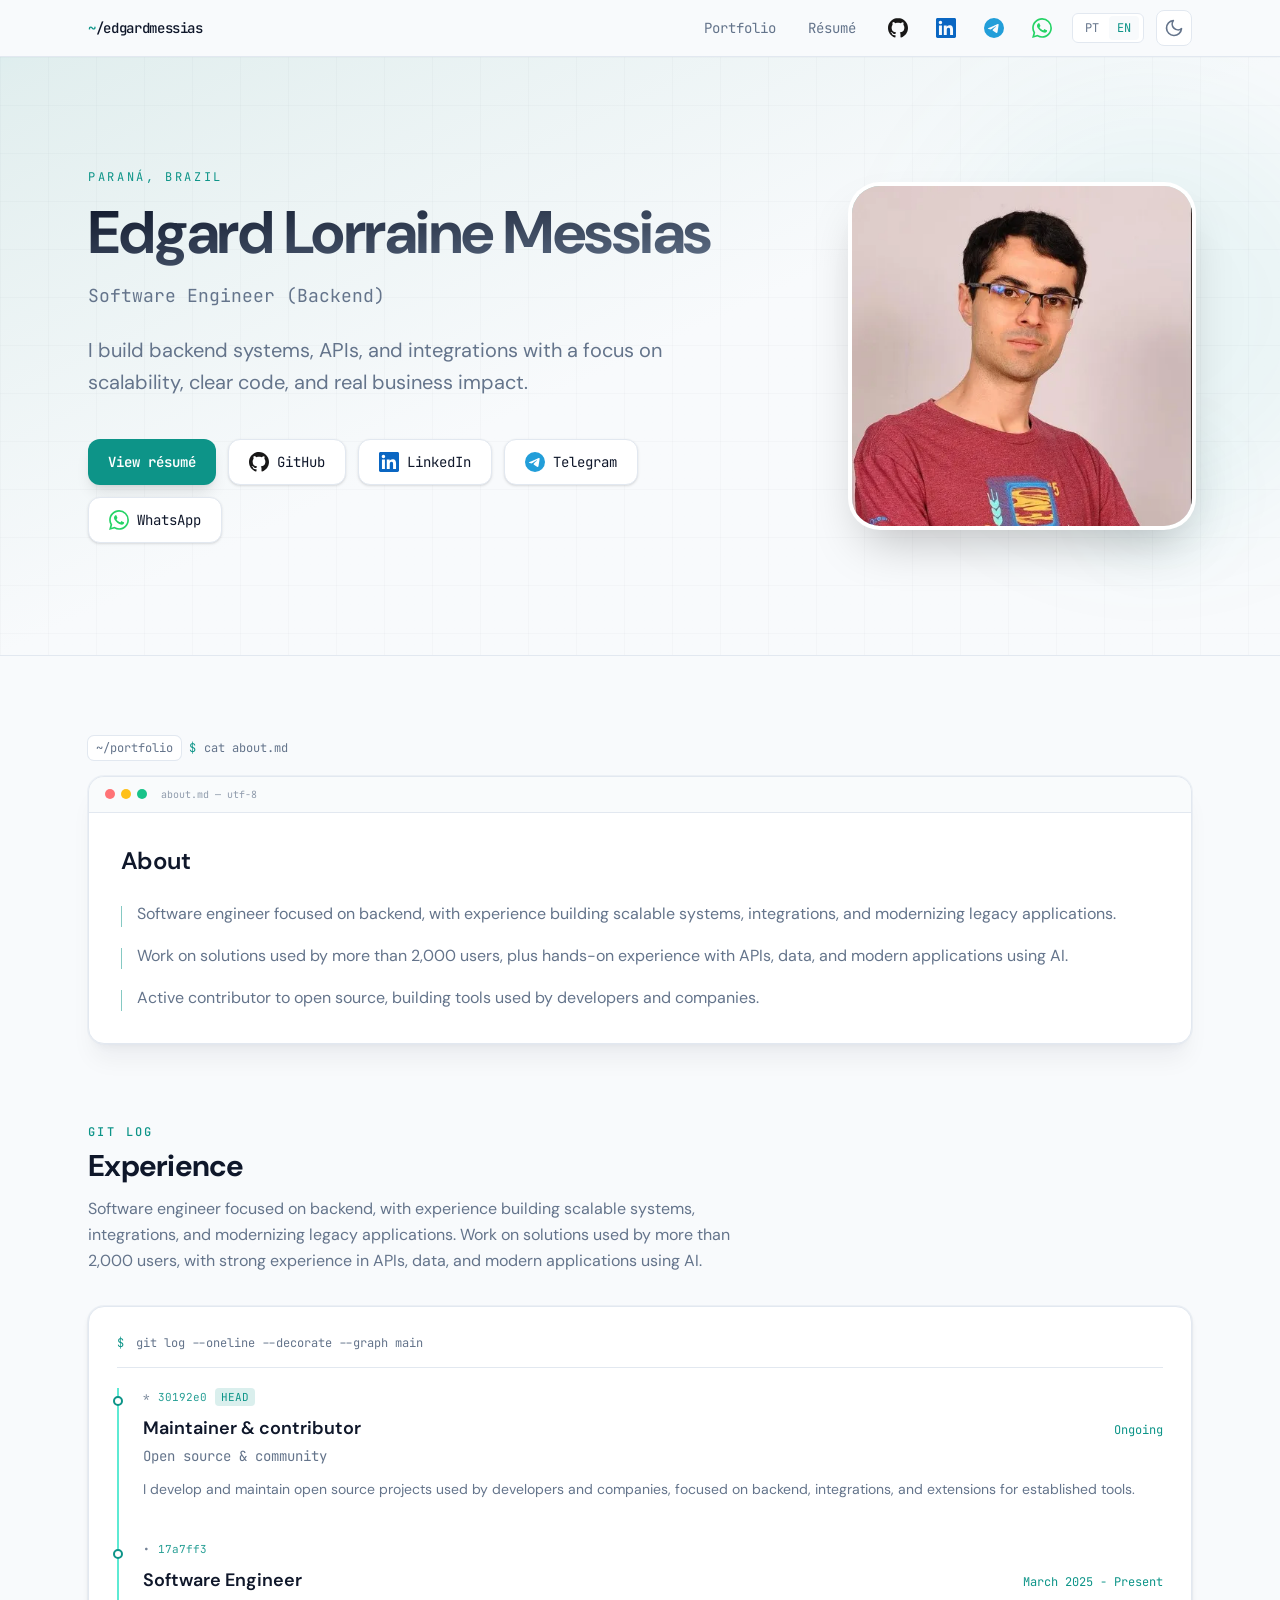
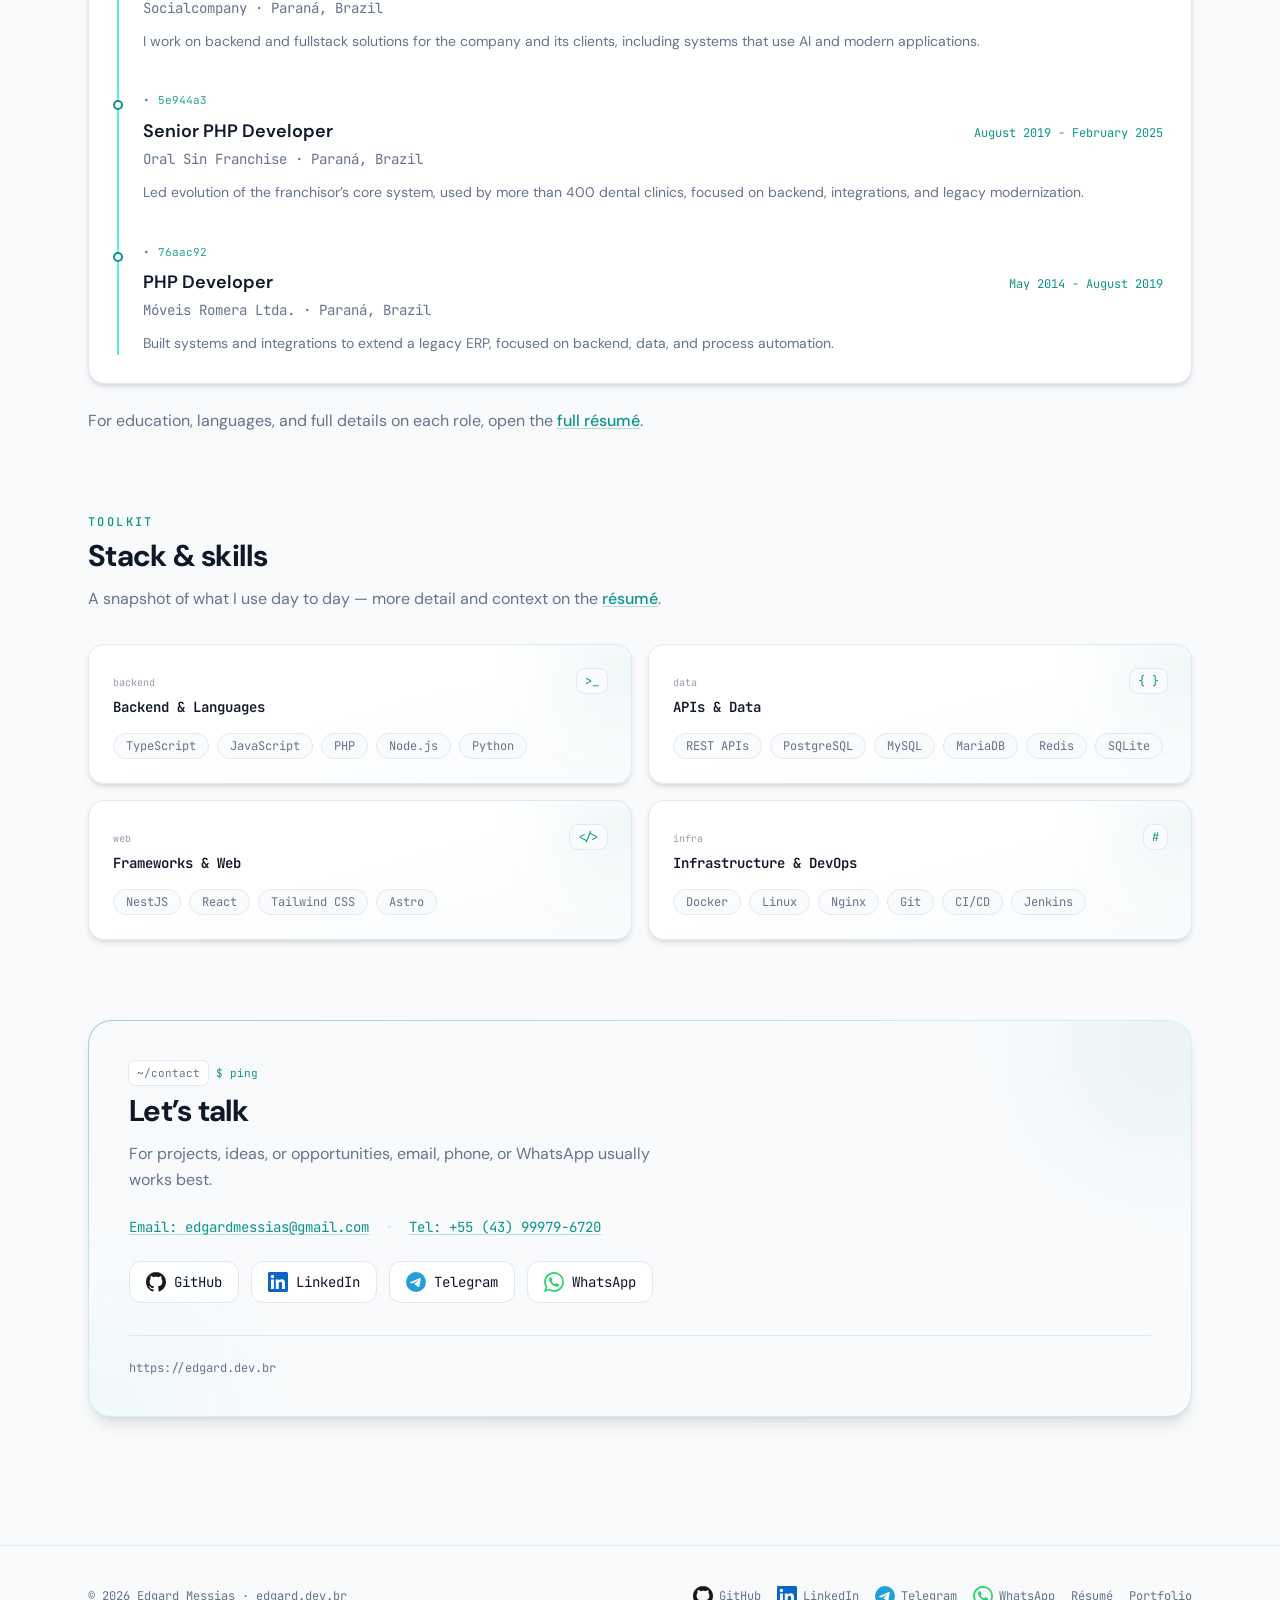
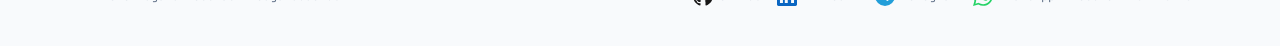
==== en/index.html @ 10968ee6 "chore: update publish" ====
<!DOCTYPE html><html lang="en"> <head><meta charset="UTF-8"><meta name="viewport" content="width=device-width, initial-scale=1"><link rel="icon" type="image/svg+xml" href="/favicon.svg"><link rel="preconnect" href="https://fonts.googleapis.com"><link rel="preconnect" href="https://fonts.gstatic.com" crossorigin><link href="https://fonts.googleapis.com/css2?family=DM+Sans:ital,opsz,wght@0,9..40,400;0,9..40,500;0,9..40,600;0,9..40,700&family=JetBrains+Mono:wght@400;500;600&display=swap" rel="stylesheet"><meta name="generator" content="Astro v6.0.8"><meta name="description" content="Portfolio and résumé of Edgard Messias: software engineer focused on backend, APIs, integrations, and scalable systems, with experience in open source and AI-powered applications."><link rel="canonical" href="https://edgard.dev.br/en/"><link rel="alternate" hreflang="pt-BR" href="https://edgard.dev.br/"><link rel="alternate" hreflang="en" href="https://edgard.dev.br/en/"><link rel="alternate" hreflang="x-default" href="https://edgard.dev.br/"><meta property="og:type" content="website"><meta property="og:title" content="Edgard Messias — Backend Software Engineer"><meta property="og:description" content="Portfolio and résumé of Edgard Messias: software engineer focused on backend, APIs, integrations, and scalable systems, with experience in open source and AI-powered applications."><meta property="og:url" content="https://edgard.dev.br/en/"><meta property="og:locale" content="en_US"><meta property="og:locale:alternate" content="pt_BR"><meta property="og:image" content="https://edgard.dev.br/favicon.svg"><meta name="twitter:card" content="summary_large_image"><meta name="twitter:title" content="Edgard Messias — Backend Software Engineer"><meta name="twitter:description" content="Portfolio and résumé of Edgard Messias: software engineer focused on backend, APIs, integrations, and scalable systems, with experience in open source and AI-powered applications."><title>Edgard Messias — Backend Software Engineer</title><script type="text/partytown" src="https://www.googletagmanager.com/gtag/js?id=G-X4WJZYFZR1"></script><script type="text/partytown">(function(){const measurementId = "G-X4WJZYFZR1";

        window.dataLayer = window.dataLayer || [];
        function gtag() {
          dataLayer.push(arguments);
        }
        gtag("js", new Date());
        gtag("config", measurementId);
      })();</script><script>
      (function () {
        var k = "edgard-theme";
        var v = localStorage.getItem(k);
        var dark =
          v === "light"
            ? false
            : v === "dark"
              ? true
              : matchMedia("(prefers-color-scheme: dark)").matches;
        document.documentElement.classList.toggle("dark", dark);
      })();
    </script><link rel="stylesheet" href="/_astro/alternates.BWQXmtKR.css">
<style>@media print{@page{margin:6mm 8mm;size:A4}body.resume-print{color-scheme:light;print-color-adjust:exact;-webkit-print-color-adjust:exact;background:#fff!important;color:#0f172a!important;--background: #ffffff;--foreground: #0f172a;--foreground-muted: #475569;--surface: #f1f5f9;--border: #cbd5e1;--accent: #0d9488;--accent-muted: #2dd4bf}body.resume-print .site-header,body.resume-print .site-footer{display:none!important}body.resume-print main{padding-top:0!important}body.resume-print .resume-shell{max-width:100%!important;padding:0!important;font-size:7.1pt;line-height:1.22}body.resume-print .resume-hero-photo{box-shadow:none!important;border:1px solid #cbd5e1!important;width:50px!important;height:50px!important;max-width:50px!important;max-height:50px!important;border-radius:6px!important}body.resume-print .resume-header{margin-bottom:.35rem!important;padding-bottom:.35rem!important;gap:.5rem!important;flex-direction:row!important;align-items:flex-start!important}body.resume-print section.resume-section{margin-bottom:.35rem!important;scroll-margin:0!important}body.resume-print section.resume-section>h2{margin-bottom:.2rem!important;padding-bottom:.15rem!important;font-size:6.85pt!important;letter-spacing:.12em!important}body.resume-print section.resume-section>div{gap:.15rem!important}body.resume-print .resume-shell h1{font-size:13.65pt!important;line-height:1.1!important;margin:0!important}body.resume-print .resume-shell h3{font-size:8.4pt!important;line-height:1.15!important;margin:0!important}body.resume-print .resume-shell p{margin-top:.15rem!important;margin-bottom:0!important}body.resume-print .resume-shell .font-mono{font-size:inherit!important}body.resume-print .resume-shell .space-y-10>*+*{margin-top:.35rem!important}body.resume-print .resume-shell .space-y-2>*+*{margin-top:.1rem!important}body.resume-print .resume-shell .space-y-1>*+*{margin-top:.08rem!important}body.resume-print .resume-shell .mt-6,body.resume-print .resume-shell .mt-3{margin-top:.2rem!important}body.resume-print .resume-shell ul.list-disc{margin-top:.15rem!important;padding-left:.9rem!important;font-size:6.85pt!important}body.resume-print .resume-shell .grid.gap-8{gap:.35rem!important}body.resume-print .resume-shell .flex.flex-wrap.gap-2{gap:.15rem!important}body.resume-print .resume-shell span.inline-block.rounded-md{padding:.05rem .25rem!important;font-size:6.3pt!important;line-height:1.2!important}body.resume-print .resume-experience-item{break-inside:auto;page-break-inside:auto}body.resume-print a[href^=http]:after{content:" (" attr(href) ")";font-size:.65em;font-weight:400;color:#64748b;word-break:break-all}body.resume-print a[href^="/"]:after{content:none!important}}
body.fahhh-no-chrome-404:before{content:"";position:fixed;inset:0;z-index:0;pointer-events:none;background:linear-gradient(135deg,color-mix(in srgb,var(--accent) 12%,transparent),var(--background) 55%,var(--background));opacity:1}body.fahhh-no-chrome-404:after{content:"";position:fixed;inset:0;z-index:0;pointer-events:none;opacity:.35;background-image:linear-gradient(var(--grid) 1px,transparent 1px),linear-gradient(90deg,var(--grid) 1px,transparent 1px);background-size:48px 48px}html.dark body.fahhh-no-chrome-404:before{background:linear-gradient(135deg,color-mix(in srgb,var(--accent) 18%,transparent),var(--background) 55%,var(--background))}html.dark body.fahhh-no-chrome-404:after{opacity:.9}@keyframes fahhh-pop{0%{transform:translateY(4px) scale(.95);opacity:0;filter:saturate(1)}30%{transform:translateY(0) scale(1.06);opacity:1;filter:saturate(1.2)}60%{transform:translateY(0) scale(1.02);opacity:1}to{transform:translateY(0) scale(1);opacity:1;filter:saturate(1)}}@keyframes fahhh-glitch{0%{transform:translateZ(0)}18%{transform:translate3d(-1px,0,0)}36%{transform:translate3d(1px,0,0)}55%{transform:translate3d(-.5px,0,0)}to{transform:translateZ(0)}}#fahhhReveal[data-astro-cid-zetdm5md].is-visible{opacity:1;scale:1;animation:fahhh-pop .52s ease-out}#fahhhReveal[data-astro-cid-zetdm5md].is-visible #fahhhRevealText[data-astro-cid-zetdm5md]{animation:fahhh-glitch .72s ease-out}
</style><script>!(function(w,p,f,c){if(!window.crossOriginIsolated && !navigator.serviceWorker) return;c=w[p]=Object.assign(w[p]||{},{"lib":"/~partytown/","debug":false});c[f]=(c[f]||[]).concat(["dataLayer.push","gtag"])})(window,'partytown','forward');/* Partytown 0.11.2 - MIT QwikDev */
const t={preserveBehavior:!1},e=e=>{if("string"==typeof e)return[e,t];const[n,r=t]=e;return[n,{...t,...r}]},n=Object.freeze((t=>{const e=new Set;let n=[];do{Object.getOwnPropertyNames(n).forEach((t=>{"function"==typeof n[t]&&e.add(t)}))}while((n=Object.getPrototypeOf(n))!==Object.prototype);return Array.from(e)})());!function(t,r,o,i,a,s,c,l,d,p,u=t,f){function h(){f||(f=1,"/"==(c=(s.lib||"/~partytown/")+(s.debug?"debug/":""))[0]&&(d=r.querySelectorAll('script[type="text/partytown"]'),i!=t?i.dispatchEvent(new CustomEvent("pt1",{detail:t})):(l=setTimeout(v,(null==s?void 0:s.fallbackTimeout)||1e4),r.addEventListener("pt0",w),a?y(1):o.serviceWorker?o.serviceWorker.register(c+(s.swPath||"partytown-sw.js"),{scope:c}).then((function(t){t.active?y():t.installing&&t.installing.addEventListener("statechange",(function(t){"activated"==t.target.state&&y()}))}),console.error):v())))}function y(e){p=r.createElement(e?"script":"iframe"),t._pttab=Date.now(),e||(p.style.display="block",p.style.width="0",p.style.height="0",p.style.border="0",p.style.visibility="hidden",p.setAttribute("aria-hidden",!0)),p.src=c+"partytown-"+(e?"atomics.js?v=0.11.2":"sandbox-sw.html?"+t._pttab),r.querySelector(s.sandboxParent||"body").appendChild(p)}function v(n,o){for(w(),i==t&&(s.forward||[]).map((function(n){const[r]=e(n);delete t[r.split(".")[0]]})),n=0;n<d.length;n++)(o=r.createElement("script")).innerHTML=d[n].innerHTML,o.nonce=s.nonce,r.head.appendChild(o);p&&p.parentNode.removeChild(p)}function w(){clearTimeout(l)}s=t.partytown||{},i==t&&(s.forward||[]).map((function(r){const[o,{preserveBehavior:i}]=e(r);u=t,o.split(".").map((function(e,r,o){var a;u=u[o[r]]=r+1<o.length?u[o[r]]||(a=o[r+1],n.includes(a)?[]:{}):(()=>{let e=null;if(i){const{methodOrProperty:n,thisObject:r}=((t,e)=>{let n=t;for(let t=0;t<e.length-1;t+=1)n=n[e[t]];return{thisObject:n,methodOrProperty:e.length>0?n[e[e.length-1]]:void 0}})(t,o);"function"==typeof n&&(e=(...t)=>n.apply(r,...t))}return function(){let n;return e&&(n=e(arguments)),(t._ptf=t._ptf||[]).push(o,arguments),n}})()}))})),"complete"==r.readyState?h():(t.addEventListener("DOMContentLoaded",h),t.addEventListener("load",h))}(window,document,navigator,top,window.crossOriginIsolated);;(e=>{e.addEventListener("astro:before-swap",e=>{let r=document.body.querySelector("iframe[src*='/~partytown/']");if(r)e.newDocument.body.append(r)})})(document);</script></head> <body class="flex min-h-screen flex-col bg-[var(--background)] text-[var(--foreground)] antialiased"> <header class="site-header sticky top-0 z-50 border-b border-(--border) bg-(--background)/90 backdrop-blur-md"> <div class="mx-auto flex h-14 max-w-6xl items-center justify-between gap-3 px-4 sm:px-6"> <a href="/en/" class="min-w-0 truncate font-mono text-sm font-medium tracking-tight text-(--foreground) hover:text-(--accent)"> <span class="text-(--accent)">~</span>/edgardmessias </a> <nav class="hidden min-w-0 flex-1 items-center justify-end gap-x-2 md:flex md:gap-x-3" aria-label="Main navigation"> <div class="flex items-center gap-1 lg:gap-2"> <a href="/en/portfolio/" class="rounded-md px-3 py-2 font-mono text-sm transition text-(--foreground-muted) hover:bg-(--surface) hover:text-(--foreground)"> Portfolio </a><a href="/en/resume/" class="rounded-md px-3 py-2 font-mono text-sm transition text-(--foreground-muted) hover:bg-(--surface) hover:text-(--foreground)"> Résumé </a> </div> <div class="flex items-center gap-2 lg:gap-2.5 xl:gap-3"> <a href="https://github.com/edgardmessias" target="_blank" rel="noopener noreferrer" title="GitHub" aria-label="GitHub" class="inline-flex items-center rounded-md px-2 py-2 text-(--foreground-muted) transition hover:bg-(--surface) hover:text-(--foreground) focus-visible:outline-2 focus-visible:outline-offset-2 focus-visible:outline-(--accent)"> <span class="social-icon inline-flex shrink-0 [&#38;_svg]:h-5 [&#38;_svg]:w-5" style="--social-fill-light: #181717; --social-fill-dark: #e6edf3;" aria-hidden="true" data-astro-cid-v6thz4ju><svg xmlns="http://www.w3.org/2000/svg" viewBox="0 0 24 24" fill="none" aria-hidden="true">
  <path
    d="M12 0c-6.626 0-12 5.373-12 12 0 5.302 3.438 9.8 8.207 11.387.599.111.793-.261.793-.577v-2.234c-3.338.726-4.033-1.416-4.033-1.416-.546-1.387-1.333-1.756-1.333-1.756-1.089-.745.083-.729.083-.729 1.205.084 1.839 1.237 1.839 1.237 1.07 1.834 2.807 1.304 3.492.997.107-.775.418-1.305.762-1.604-2.665-.305-5.467-1.334-5.467-5.931 0-1.311.469-2.381 1.236-3.221-.124-.303-.535-1.524.117-3.176 0 0 1.008-.322 3.301 1.23.957-.266 1.983-.399 3.003-.404 1.02.005 2.047.138 3 .405 2.291-1.552 3.297-1.23 3.297-1.23.653 1.653.242 2.874.118 3.176.77.84 1.235 1.911 1.235 3.221 0 4.609-2.807 5.624-5.479 5.921.43.372.823 1.102.823 2.222v3.293c0 .319.192.694.801.576 4.765-1.589 8.199-6.086 8.199-11.386 0-6.627-5.373-12-12-12z"
  />
</svg>
</span> </a><a href="https://www.linkedin.com/in/edgardmessias/" target="_blank" rel="noopener noreferrer" title="LinkedIn" aria-label="LinkedIn" class="inline-flex items-center rounded-md px-2 py-2 text-(--foreground-muted) transition hover:bg-(--surface) hover:text-(--foreground) focus-visible:outline-2 focus-visible:outline-offset-2 focus-visible:outline-(--accent)"> <span class="social-icon inline-flex shrink-0 [&#38;_svg]:h-5 [&#38;_svg]:w-5" style="--social-fill-light: #0a66c2; --social-fill-dark: #93c5fd;" aria-hidden="true" data-astro-cid-v6thz4ju><svg xmlns="http://www.w3.org/2000/svg" viewBox="0 0 24 24" fill="none" aria-hidden="true">
  <path
    d="M20.447 20.452h-3.554v-5.569c0-1.328-.027-3.037-1.852-3.037-1.853 0-2.136 1.445-2.136 2.939v5.667H9.351V9h3.414v1.561h.046c.477-.9 1.637-1.85 3.37-1.85 3.601 0 4.267 2.37 4.267 5.455v6.286zM5.337 7.433c-1.144 0-2.063-.926-2.063-2.065 0-1.138.92-2.063 2.063-2.063 1.14 0 2.064.925 2.063 2.063 0 1.139-.925 2.065-2.063 2.065zm1.782 13.019H3.555V9h3.564v11.452zM22.225 0H1.771C.792 0 0 .774 0 1.729v20.542C0 23.227.792 24 1.771 24h20.451C23.2 24 24 23.227 24 22.271V1.729C24 .774 23.2 0 22.222 0h.003z"
  />
</svg>
</span> </a><a href="https://t.me/edgardmessias" target="_blank" rel="noopener noreferrer" title="Telegram" aria-label="Telegram" class="inline-flex items-center rounded-md px-2 py-2 text-(--foreground-muted) transition hover:bg-(--surface) hover:text-(--foreground) focus-visible:outline-2 focus-visible:outline-offset-2 focus-visible:outline-(--accent)"> <span class="social-icon inline-flex shrink-0 [&#38;_svg]:h-5 [&#38;_svg]:w-5" style="--social-fill-light: #229ED9; --social-fill-dark: #67c8f0;" aria-hidden="true" data-astro-cid-v6thz4ju><svg
  xmlns="http://www.w3.org/2000/svg"
  viewBox="0 0 24 24"
  fill="none"
  aria-hidden="true"
>
  <path
    d="M11.944 0A12 12 0 0 0 0 12a12 12 0 0 0 12 12 12 12 0 0 0 12-12A12 12 0 0 0 12 0a12 12 0 0 0-.056 0zm4.962 7.224c.1-.002.321.023.465.14a.506.506 0 0 1 .171.325c.016.093.036.306.02.472-.18 1.898-.962 6.502-1.36 8.627-.168.9-.499 1.201-.82 1.23-.696.065-1.225-.46-1.9-.902-1.056-.693-1.653-1.124-2.678-1.8-1.185-.78-.417-1.21.258-1.91.177-.184 3.247-2.977 3.307-3.23.007-.032.014-.15-.056-.212s-.174-.041-.249-.024c-.106.024-1.793 1.14-5.061 3.345-.48.33-.913.49-1.302.48-.428-.008-1.252-.241-1.865-.44-.752-.245-1.349-.374-1.297-.789.027-.216.325-.437.893-.663 3.498-1.524 5.83-2.529 6.998-3.014 3.332-1.386 4.025-1.627 4.476-1.635z"
  />
</svg>
</span> </a><a href="https://wa.me/5543999796720" target="_blank" rel="noopener noreferrer" title="WhatsApp" aria-label="WhatsApp" class="inline-flex items-center rounded-md px-2 py-2 text-(--foreground-muted) transition hover:bg-(--surface) hover:text-(--foreground) focus-visible:outline-2 focus-visible:outline-offset-2 focus-visible:outline-(--accent)"> <span class="social-icon inline-flex shrink-0 [&#38;_svg]:h-5 [&#38;_svg]:w-5" style="--social-fill-light: #25D366; --social-fill-dark: #128C7E;" aria-hidden="true" data-astro-cid-v6thz4ju><svg
  xmlns="http://www.w3.org/2000/svg"
  viewBox="0 0 24 24"
  fill="none"
  aria-hidden="true"
>
  <path
    d="M17.472 14.382c-.297-.149-1.758-.867-2.03-.967-.273-.099-.471-.148-.67.15-.197.297-.767.966-.94 1.164-.173.199-.347.223-.644.075-.297-.15-1.255-.463-2.39-1.475-.883-.788-1.48-1.761-1.653-2.059-.173-.297-.018-.458.13-.606.134-.133.298-.347.446-.52.149-.174.198-.298.298-.497.099-.198.05-.371-.025-.52-.075-.149-.669-1.612-.916-2.207-.242-.579-.487-.5-.669-.51-.173-.008-.371-.01-.57-.01-.198 0-.52.074-.792.372-.272.297-1.04 1.016-1.04 2.479 0 1.462 1.065 2.875 1.213 3.074.149.198 2.096 3.2 5.077 4.487.709.306 1.262.489 1.694.625.712.227 1.36.195 1.871.118.571-.085 1.758-.719 2.006-1.413.248-.694.248-1.289.173-1.413-.074-.124-.272-.198-.57-.347m-5.421 7.403h-.004a9.87 9.87 0 01-5.031-1.378l-.361-.214-3.741.982.998-3.648-.235-.374a9.86 9.86 0 01-1.51-5.26c.001-5.45 4.436-9.884 9.888-9.884 2.64 0 5.122 1.03 6.988 2.898a9.825 9.825 0 012.893 6.994c-.003 5.45-4.437 9.884-9.885 9.884m8.413-18.297A11.815 11.815 0 0012.05 0C5.495 0 .16 5.335.157 11.892c0 2.096.547 4.142 1.588 5.945L.057 24l6.305-1.654a11.882 11.882 0 005.683 1.448h.005c6.554 0 11.89-5.335 11.893-11.893a11.821 11.821 0 00-3.48-8.413Z"
  />
</svg>
</span> </a> </div> </nav> <div class="flex shrink-0 items-center gap-2 md:gap-3"> <div class="flex items-center gap-0.5 rounded-md border border-(--border) bg-(--surface) px-1 py-0.5 font-mono text-[11px] sm:text-xs" role="group" aria-label="Language"> <a href="/" class="rounded px-2 py-1 transition text-(--foreground-muted) hover:text-(--foreground)" hreflang="pt-BR" lang="pt-BR"> PT </a> <a href="/en/" class="rounded px-2 py-1 transition bg-(--background) text-(--accent)" hreflang="en" lang="en"> EN </a> </div> <style>astro-island,astro-slot,astro-static-slot{display:contents}</style><script>(()=>{var e=async t=>{await(await t())()};(self.Astro||(self.Astro={})).load=e;window.dispatchEvent(new Event("astro:load"));})();</script><script>(()=>{var A=Object.defineProperty;var g=(i,o,a)=>o in i?A(i,o,{enumerable:!0,configurable:!0,writable:!0,value:a}):i[o]=a;var d=(i,o,a)=>g(i,typeof o!="symbol"?o+"":o,a);{let i={0:t=>m(t),1:t=>a(t),2:t=>new RegExp(t),3:t=>new Date(t),4:t=>new Map(a(t)),5:t=>new Set(a(t)),6:t=>BigInt(t),7:t=>new URL(t),8:t=>new Uint8Array(t),9:t=>new Uint16Array(t),10:t=>new Uint32Array(t),11:t=>Number.POSITIVE_INFINITY*t},o=t=>{let[l,e]=t;return l in i?i[l](e):void 0},a=t=>t.map(o),m=t=>typeof t!="object"||t===null?t:Object.fromEntries(Object.entries(t).map(([l,e])=>[l,o(e)]));class y extends HTMLElement{constructor(){super(...arguments);d(this,"Component");d(this,"hydrator");d(this,"hydrate",async()=>{var b;if(!this.hydrator||!this.isConnected)return;let e=(b=this.parentElement)==null?void 0:b.closest("astro-island[ssr]");if(e){e.addEventListener("astro:hydrate",this.hydrate,{once:!0});return}let c=this.querySelectorAll("astro-slot"),n={},h=this.querySelectorAll("template[data-astro-template]");for(let r of h){let s=r.closest(this.tagName);s!=null&&s.isSameNode(this)&&(n[r.getAttribute("data-astro-template")||"default"]=r.innerHTML,r.remove())}for(let r of c){let s=r.closest(this.tagName);s!=null&&s.isSameNode(this)&&(n[r.getAttribute("name")||"default"]=r.innerHTML)}let p;try{p=this.hasAttribute("props")?m(JSON.parse(this.getAttribute("props"))):{}}catch(r){let s=this.getAttribute("component-url")||"<unknown>",v=this.getAttribute("component-export");throw v&&(s+=` (export ${v})`),console.error(`[hydrate] Error parsing props for component ${s}`,this.getAttribute("props"),r),r}let u;await this.hydrator(this)(this.Component,p,n,{client:this.getAttribute("client")}),this.removeAttribute("ssr"),this.dispatchEvent(new CustomEvent("astro:hydrate"))});d(this,"unmount",()=>{this.isConnected||this.dispatchEvent(new CustomEvent("astro:unmount"))})}disconnectedCallback(){document.removeEventListener("astro:after-swap",this.unmount),document.addEventListener("astro:after-swap",this.unmount,{once:!0})}connectedCallback(){if(!this.hasAttribute("await-children")||document.readyState==="interactive"||document.readyState==="complete")this.childrenConnectedCallback();else{let e=()=>{document.removeEventListener("DOMContentLoaded",e),c.disconnect(),this.childrenConnectedCallback()},c=new MutationObserver(()=>{var n;((n=this.lastChild)==null?void 0:n.nodeType)===Node.COMMENT_NODE&&this.lastChild.nodeValue==="astro:end"&&(this.lastChild.remove(),e())});c.observe(this,{childList:!0}),document.addEventListener("DOMContentLoaded",e)}}async childrenConnectedCallback(){let e=this.getAttribute("before-hydration-url");e&&await import(e),this.start()}async start(){let e=JSON.parse(this.getAttribute("opts")),c=this.getAttribute("client");if(Astro[c]===void 0){window.addEventListener(`astro:${c}`,()=>this.start(),{once:!0});return}try{await Astro[c](async()=>{let n=this.getAttribute("renderer-url"),[h,{default:p}]=await Promise.all([import(this.getAttribute("component-url")),n?import(n):()=>()=>{}]),u=this.getAttribute("component-export")||"default";if(!u.includes("."))this.Component=h[u];else{this.Component=h;for(let f of u.split("."))this.Component=this.Component[f]}return this.hydrator=p,this.hydrate},e,this)}catch(n){console.error(`[astro-island] Error hydrating ${this.getAttribute("component-url")}`,n)}}attributeChangedCallback(){this.hydrate()}}d(y,"observedAttributes",["props"]),customElements.get("astro-island")||customElements.define("astro-island",y)}})();</script><astro-island uid="Z2oOAcN" prefix="r2" component-url="/_astro/ThemeToggle.BSnPnUox.js" component-export="ThemeToggle" renderer-url="/_astro/client.BGZ31efN.js" props="{}" ssr client="load" opts="{&quot;name&quot;:&quot;ThemeToggle&quot;,&quot;value&quot;:true}" await-children><button type="button" class="inline-flex h-9 w-9 shrink-0 items-center justify-center rounded-lg border border-[var(--border)] bg-[var(--surface)] text-[var(--foreground-muted)] transition hover:border-[var(--accent)] hover:text-[var(--foreground)]" aria-label="Switch to light theme" title="Light theme"><svg width="20" height="20" viewBox="0 0 24 24" fill="none" stroke="currentColor" stroke-width="2" stroke-linecap="round" stroke-linejoin="round" aria-hidden="true"><circle cx="12" cy="12" r="4"></circle><path d="M12 2v2M12 20v2M4.93 4.93l1.41 1.41M17.66 17.66l1.41 1.41M2 12h2M20 12h2M6.34 17.66l-1.41 1.41M19.07 4.93l-1.41 1.41"></path></svg></button><!--astro:end--></astro-island> <astro-island uid="TlNNj" prefix="r3" component-url="/_astro/HeaderMobileNav.B-neGRrZ.js" component-export="HeaderMobileNav" renderer-url="/_astro/client.BGZ31efN.js" props="{&quot;nav&quot;:[1,[[0,{&quot;href&quot;:[0,&quot;/en/portfolio/&quot;],&quot;label&quot;:[0,&quot;Portfolio&quot;],&quot;active&quot;:[0,false]}],[0,{&quot;href&quot;:[0,&quot;/en/resume/&quot;],&quot;label&quot;:[0,&quot;Résumé&quot;],&quot;active&quot;:[0,false]}]]],&quot;social&quot;:[1,[[0,{&quot;href&quot;:[0,&quot;https://github.com/edgardmessias&quot;],&quot;label&quot;:[0,&quot;GitHub&quot;],&quot;svg&quot;:[0,&quot;&lt;svg xmlns=\&quot;http://www.w3.org/2000/svg\&quot; viewBox=\&quot;0 0 24 24\&quot; fill=\&quot;none\&quot; aria-hidden=\&quot;true\&quot;&gt;\n  &lt;path\n    d=\&quot;M12 0c-6.626 0-12 5.373-12 12 0 5.302 3.438 9.8 8.207 11.387.599.111.793-.261.793-.577v-2.234c-3.338.726-4.033-1.416-4.033-1.416-.546-1.387-1.333-1.756-1.333-1.756-1.089-.745.083-.729.083-.729 1.205.084 1.839 1.237 1.839 1.237 1.07 1.834 2.807 1.304 3.492.997.107-.775.418-1.305.762-1.604-2.665-.305-5.467-1.334-5.467-5.931 0-1.311.469-2.381 1.236-3.221-.124-.303-.535-1.524.117-3.176 0 0 1.008-.322 3.301 1.23.957-.266 1.983-.399 3.003-.404 1.02.005 2.047.138 3 .405 2.291-1.552 3.297-1.23 3.297-1.23.653 1.653.242 2.874.118 3.176.77.84 1.235 1.911 1.235 3.221 0 4.609-2.807 5.624-5.479 5.921.43.372.823 1.102.823 2.222v3.293c0 .319.192.694.801.576 4.765-1.589 8.199-6.086 8.199-11.386 0-6.627-5.373-12-12-12z\&quot;\n  /&gt;\n&lt;/svg&gt;\n&quot;],&quot;fillLight&quot;:[0,&quot;#181717&quot;],&quot;fillDark&quot;:[0,&quot;#e6edf3&quot;]}],[0,{&quot;href&quot;:[0,&quot;https://www.linkedin.com/in/edgardmessias/&quot;],&quot;label&quot;:[0,&quot;LinkedIn&quot;],&quot;svg&quot;:[0,&quot;&lt;svg xmlns=\&quot;http://www.w3.org/2000/svg\&quot; viewBox=\&quot;0 0 24 24\&quot; fill=\&quot;none\&quot; aria-hidden=\&quot;true\&quot;&gt;\n  &lt;path\n    d=\&quot;M20.447 20.452h-3.554v-5.569c0-1.328-.027-3.037-1.852-3.037-1.853 0-2.136 1.445-2.136 2.939v5.667H9.351V9h3.414v1.561h.046c.477-.9 1.637-1.85 3.37-1.85 3.601 0 4.267 2.37 4.267 5.455v6.286zM5.337 7.433c-1.144 0-2.063-.926-2.063-2.065 0-1.138.92-2.063 2.063-2.063 1.14 0 2.064.925 2.063 2.063 0 1.139-.925 2.065-2.063 2.065zm1.782 13.019H3.555V9h3.564v11.452zM22.225 0H1.771C.792 0 0 .774 0 1.729v20.542C0 23.227.792 24 1.771 24h20.451C23.2 24 24 23.227 24 22.271V1.729C24 .774 23.2 0 22.222 0h.003z\&quot;\n  /&gt;\n&lt;/svg&gt;\n&quot;],&quot;fillLight&quot;:[0,&quot;#0a66c2&quot;],&quot;fillDark&quot;:[0,&quot;#93c5fd&quot;]}],[0,{&quot;href&quot;:[0,&quot;https://t.me/edgardmessias&quot;],&quot;label&quot;:[0,&quot;Telegram&quot;],&quot;svg&quot;:[0,&quot;&lt;svg\n  xmlns=\&quot;http://www.w3.org/2000/svg\&quot;\n  viewBox=\&quot;0 0 24 24\&quot;\n  fill=\&quot;none\&quot;\n  aria-hidden=\&quot;true\&quot;\n&gt;\n  &lt;path\n    d=\&quot;M11.944 0A12 12 0 0 0 0 12a12 12 0 0 0 12 12 12 12 0 0 0 12-12A12 12 0 0 0 12 0a12 12 0 0 0-.056 0zm4.962 7.224c.1-.002.321.023.465.14a.506.506 0 0 1 .171.325c.016.093.036.306.02.472-.18 1.898-.962 6.502-1.36 8.627-.168.9-.499 1.201-.82 1.23-.696.065-1.225-.46-1.9-.902-1.056-.693-1.653-1.124-2.678-1.8-1.185-.78-.417-1.21.258-1.91.177-.184 3.247-2.977 3.307-3.23.007-.032.014-.15-.056-.212s-.174-.041-.249-.024c-.106.024-1.793 1.14-5.061 3.345-.48.33-.913.49-1.302.48-.428-.008-1.252-.241-1.865-.44-.752-.245-1.349-.374-1.297-.789.027-.216.325-.437.893-.663 3.498-1.524 5.83-2.529 6.998-3.014 3.332-1.386 4.025-1.627 4.476-1.635z\&quot;\n  /&gt;\n&lt;/svg&gt;\n&quot;],&quot;fillLight&quot;:[0,&quot;#229ED9&quot;],&quot;fillDark&quot;:[0,&quot;#67c8f0&quot;]}],[0,{&quot;href&quot;:[0,&quot;https://wa.me/5543999796720&quot;],&quot;label&quot;:[0,&quot;WhatsApp&quot;],&quot;svg&quot;:[0,&quot;&lt;svg\n  xmlns=\&quot;http://www.w3.org/2000/svg\&quot;\n  viewBox=\&quot;0 0 24 24\&quot;\n  fill=\&quot;none\&quot;\n  aria-hidden=\&quot;true\&quot;\n&gt;\n  &lt;path\n    d=\&quot;M17.472 14.382c-.297-.149-1.758-.867-2.03-.967-.273-.099-.471-.148-.67.15-.197.297-.767.966-.94 1.164-.173.199-.347.223-.644.075-.297-.15-1.255-.463-2.39-1.475-.883-.788-1.48-1.761-1.653-2.059-.173-.297-.018-.458.13-.606.134-.133.298-.347.446-.52.149-.174.198-.298.298-.497.099-.198.05-.371-.025-.52-.075-.149-.669-1.612-.916-2.207-.242-.579-.487-.5-.669-.51-.173-.008-.371-.01-.57-.01-.198 0-.52.074-.792.372-.272.297-1.04 1.016-1.04 2.479 0 1.462 1.065 2.875 1.213 3.074.149.198 2.096 3.2 5.077 4.487.709.306 1.262.489 1.694.625.712.227 1.36.195 1.871.118.571-.085 1.758-.719 2.006-1.413.248-.694.248-1.289.173-1.413-.074-.124-.272-.198-.57-.347m-5.421 7.403h-.004a9.87 9.87 0 01-5.031-1.378l-.361-.214-3.741.982.998-3.648-.235-.374a9.86 9.86 0 01-1.51-5.26c.001-5.45 4.436-9.884 9.888-9.884 2.64 0 5.122 1.03 6.988 2.898a9.825 9.825 0 012.893 6.994c-.003 5.45-4.437 9.884-9.885 9.884m8.413-18.297A11.815 11.815 0 0012.05 0C5.495 0 .16 5.335.157 11.892c0 2.096.547 4.142 1.588 5.945L.057 24l6.305-1.654a11.882 11.882 0 005.683 1.448h.005c6.554 0 11.89-5.335 11.893-11.893a11.821 11.821 0 00-3.48-8.413Z\&quot;\n  /&gt;\n&lt;/svg&gt;\n&quot;],&quot;fillLight&quot;:[0,&quot;#25D366&quot;],&quot;fillDark&quot;:[0,&quot;#128C7E&quot;]}]]],&quot;openLabel&quot;:[0,&quot;Open menu&quot;],&quot;closeLabel&quot;:[0,&quot;Close menu&quot;],&quot;menuLabel&quot;:[0,&quot;Site menu&quot;],&quot;socialHeading&quot;:[0,&quot;Social&quot;]}" ssr client="load" opts="{&quot;name&quot;:&quot;HeaderMobileNav&quot;,&quot;value&quot;:true}" await-children><button type="button" class="inline-flex h-10 w-10 shrink-0 items-center justify-center rounded-lg border border-(--border) bg-(--surface) text-(--foreground-muted) transition hover:border-(--accent) hover:text-(--foreground) focus-visible:outline-2 focus-visible:outline-offset-2 focus-visible:outline-(--accent) md:hidden" aria-expanded="false" aria-controls="_r3R_0_" aria-label="Open menu"><svg width="22" height="22" viewBox="0 0 24 24" fill="none" stroke="currentColor" stroke-width="2" stroke-linecap="round" aria-hidden="true" class="transition-transform duration-200"><path d="M4 7h16"></path><path d="M4 12h16"></path><path d="M4 17h16"></path></svg></button><!--astro:end--></astro-island> </div> </div> </header> <main class="flex-1 w-full">  <section class="relative overflow-hidden border-b border-[var(--border)]"> <div class="pointer-events-none absolute inset-0 bg-gradient-to-br from-[var(--accent)]/[0.12] via-[var(--background)] to-[var(--background)] dark:from-[var(--accent)]/[0.18] dark:via-[var(--background)] dark:to-[var(--background)]" aria-hidden="true"></div> <div class="pointer-events-none absolute inset-0 opacity-35 dark:opacity-90" style="background-image: linear-gradient(var(--grid) 1px, transparent 1px), linear-gradient(90deg, var(--grid) 1px, transparent 1px); background-size: 48px 48px;" aria-hidden="true"></div> <div class="pointer-events-none absolute -right-20 top-[42%] h-[min(72vw,420px)] w-[min(72vw,420px)] -translate-y-1/2 rounded-full bg-[var(--accent)]/[0.06] blur-3xl dark:bg-[var(--accent)]/[0.08]" aria-hidden="true"></div> <div class="relative mx-auto max-w-6xl px-4 py-16 sm:px-6 sm:py-24 lg:py-28"> <div class="grid items-center gap-12 lg:grid-cols-[minmax(0,1fr)_min(36vw,380px)] lg:gap-14 xl:gap-20"> <div class="order-2 max-w-2xl lg:order-1"> <p class="mb-4 font-mono text-xs uppercase tracking-[0.22em] text-[var(--accent)]"> Paraná, Brazil </p> <h1 class="text-balance bg-gradient-to-br from-[var(--foreground)] to-[var(--foreground-muted)] bg-clip-text font-sans text-4xl font-bold tracking-tight text-transparent sm:text-5xl lg:text-6xl lg:leading-[1.08]"> Edgard Lorraine Messias </h1> <p class="mt-4 font-mono text-base text-[var(--foreground-muted)] sm:text-lg"> Software Engineer (Backend) </p> <p class="mt-6 text-pretty text-lg leading-relaxed text-[var(--foreground-muted)] sm:text-xl"> I build backend systems, APIs, and integrations with a focus on scalability, clear code, and real business impact. </p> <div class="mt-10 flex flex-wrap gap-3"> <a href="/en/resume/" class="inline-flex items-center rounded-xl bg-[var(--accent)] px-5 py-3 font-mono text-sm font-semibold text-white shadow-lg shadow-[var(--accent)]/25 transition hover:opacity-90"> View résumé </a> <a href="https://github.com/edgardmessias" target="_blank" rel="noopener noreferrer" class="inline-flex items-center gap-2 rounded-xl border border-[var(--border)] bg-[var(--surface)] px-5 py-3 font-mono text-sm text-[var(--foreground)] shadow-sm transition hover:border-[var(--accent)] hover:shadow-md" title="GitHub" aria-label="GitHub"> <span class="social-icon inline-flex shrink-0 [&#38;_svg]:h-5 [&#38;_svg]:w-5" style="--social-fill-light: #181717; --social-fill-dark: #e6edf3;" aria-hidden="true" data-astro-cid-v6thz4ju><svg xmlns="http://www.w3.org/2000/svg" viewBox="0 0 24 24" fill="none" aria-hidden="true">
  <path
    d="M12 0c-6.626 0-12 5.373-12 12 0 5.302 3.438 9.8 8.207 11.387.599.111.793-.261.793-.577v-2.234c-3.338.726-4.033-1.416-4.033-1.416-.546-1.387-1.333-1.756-1.333-1.756-1.089-.745.083-.729.083-.729 1.205.084 1.839 1.237 1.839 1.237 1.07 1.834 2.807 1.304 3.492.997.107-.775.418-1.305.762-1.604-2.665-.305-5.467-1.334-5.467-5.931 0-1.311.469-2.381 1.236-3.221-.124-.303-.535-1.524.117-3.176 0 0 1.008-.322 3.301 1.23.957-.266 1.983-.399 3.003-.404 1.02.005 2.047.138 3 .405 2.291-1.552 3.297-1.23 3.297-1.23.653 1.653.242 2.874.118 3.176.77.84 1.235 1.911 1.235 3.221 0 4.609-2.807 5.624-5.479 5.921.43.372.823 1.102.823 2.222v3.293c0 .319.192.694.801.576 4.765-1.589 8.199-6.086 8.199-11.386 0-6.627-5.373-12-12-12z"
  />
</svg>
</span> GitHub </a><a href="https://www.linkedin.com/in/edgardmessias/" target="_blank" rel="noopener noreferrer" class="inline-flex items-center gap-2 rounded-xl border border-[var(--border)] bg-[var(--surface)] px-5 py-3 font-mono text-sm text-[var(--foreground)] shadow-sm transition hover:border-[var(--accent)] hover:shadow-md" title="LinkedIn" aria-label="LinkedIn"> <span class="social-icon inline-flex shrink-0 [&#38;_svg]:h-5 [&#38;_svg]:w-5" style="--social-fill-light: #0a66c2; --social-fill-dark: #93c5fd;" aria-hidden="true" data-astro-cid-v6thz4ju><svg xmlns="http://www.w3.org/2000/svg" viewBox="0 0 24 24" fill="none" aria-hidden="true">
  <path
    d="M20.447 20.452h-3.554v-5.569c0-1.328-.027-3.037-1.852-3.037-1.853 0-2.136 1.445-2.136 2.939v5.667H9.351V9h3.414v1.561h.046c.477-.9 1.637-1.85 3.37-1.85 3.601 0 4.267 2.37 4.267 5.455v6.286zM5.337 7.433c-1.144 0-2.063-.926-2.063-2.065 0-1.138.92-2.063 2.063-2.063 1.14 0 2.064.925 2.063 2.063 0 1.139-.925 2.065-2.063 2.065zm1.782 13.019H3.555V9h3.564v11.452zM22.225 0H1.771C.792 0 0 .774 0 1.729v20.542C0 23.227.792 24 1.771 24h20.451C23.2 24 24 23.227 24 22.271V1.729C24 .774 23.2 0 22.222 0h.003z"
  />
</svg>
</span> LinkedIn </a><a href="https://t.me/edgardmessias" target="_blank" rel="noopener noreferrer" class="inline-flex items-center gap-2 rounded-xl border border-[var(--border)] bg-[var(--surface)] px-5 py-3 font-mono text-sm text-[var(--foreground)] shadow-sm transition hover:border-[var(--accent)] hover:shadow-md" title="Telegram" aria-label="Telegram"> <span class="social-icon inline-flex shrink-0 [&#38;_svg]:h-5 [&#38;_svg]:w-5" style="--social-fill-light: #229ED9; --social-fill-dark: #67c8f0;" aria-hidden="true" data-astro-cid-v6thz4ju><svg
  xmlns="http://www.w3.org/2000/svg"
  viewBox="0 0 24 24"
  fill="none"
  aria-hidden="true"
>
  <path
    d="M11.944 0A12 12 0 0 0 0 12a12 12 0 0 0 12 12 12 12 0 0 0 12-12A12 12 0 0 0 12 0a12 12 0 0 0-.056 0zm4.962 7.224c.1-.002.321.023.465.14a.506.506 0 0 1 .171.325c.016.093.036.306.02.472-.18 1.898-.962 6.502-1.36 8.627-.168.9-.499 1.201-.82 1.23-.696.065-1.225-.46-1.9-.902-1.056-.693-1.653-1.124-2.678-1.8-1.185-.78-.417-1.21.258-1.91.177-.184 3.247-2.977 3.307-3.23.007-.032.014-.15-.056-.212s-.174-.041-.249-.024c-.106.024-1.793 1.14-5.061 3.345-.48.33-.913.49-1.302.48-.428-.008-1.252-.241-1.865-.44-.752-.245-1.349-.374-1.297-.789.027-.216.325-.437.893-.663 3.498-1.524 5.83-2.529 6.998-3.014 3.332-1.386 4.025-1.627 4.476-1.635z"
  />
</svg>
</span> Telegram </a><a href="https://wa.me/5543999796720" target="_blank" rel="noopener noreferrer" class="inline-flex items-center gap-2 rounded-xl border border-[var(--border)] bg-[var(--surface)] px-5 py-3 font-mono text-sm text-[var(--foreground)] shadow-sm transition hover:border-[var(--accent)] hover:shadow-md" title="WhatsApp" aria-label="WhatsApp"> <span class="social-icon inline-flex shrink-0 [&#38;_svg]:h-5 [&#38;_svg]:w-5" style="--social-fill-light: #25D366; --social-fill-dark: #128C7E;" aria-hidden="true" data-astro-cid-v6thz4ju><svg
  xmlns="http://www.w3.org/2000/svg"
  viewBox="0 0 24 24"
  fill="none"
  aria-hidden="true"
>
  <path
    d="M17.472 14.382c-.297-.149-1.758-.867-2.03-.967-.273-.099-.471-.148-.67.15-.197.297-.767.966-.94 1.164-.173.199-.347.223-.644.075-.297-.15-1.255-.463-2.39-1.475-.883-.788-1.48-1.761-1.653-2.059-.173-.297-.018-.458.13-.606.134-.133.298-.347.446-.52.149-.174.198-.298.298-.497.099-.198.05-.371-.025-.52-.075-.149-.669-1.612-.916-2.207-.242-.579-.487-.5-.669-.51-.173-.008-.371-.01-.57-.01-.198 0-.52.074-.792.372-.272.297-1.04 1.016-1.04 2.479 0 1.462 1.065 2.875 1.213 3.074.149.198 2.096 3.2 5.077 4.487.709.306 1.262.489 1.694.625.712.227 1.36.195 1.871.118.571-.085 1.758-.719 2.006-1.413.248-.694.248-1.289.173-1.413-.074-.124-.272-.198-.57-.347m-5.421 7.403h-.004a9.87 9.87 0 01-5.031-1.378l-.361-.214-3.741.982.998-3.648-.235-.374a9.86 9.86 0 01-1.51-5.26c.001-5.45 4.436-9.884 9.888-9.884 2.64 0 5.122 1.03 6.988 2.898a9.825 9.825 0 012.893 6.994c-.003 5.45-4.437 9.884-9.885 9.884m8.413-18.297A11.815 11.815 0 0012.05 0C5.495 0 .16 5.335.157 11.892c0 2.096.547 4.142 1.588 5.945L.057 24l6.305-1.654a11.882 11.882 0 005.683 1.448h.005c6.554 0 11.89-5.335 11.893-11.893a11.821 11.821 0 00-3.48-8.413Z"
  />
</svg>
</span> WhatsApp </a> </div> </div> <div class="order-1 flex justify-center lg:order-2 lg:justify-end lg:pl-4"> <div class="relative w-full max-w-[min(100%,340px)]"> <div class="absolute -inset-0.5 rounded-[2rem] bg-gradient-to-br from-[var(--accent)]/50 via-[var(--accent-muted)]/30 to-transparent opacity-80 dark:opacity-100" aria-hidden="true"></div> <div class="absolute -bottom-2 -right-2 h-20 w-20 rounded-full bg-[var(--accent)]/10 blur-2xl dark:bg-[var(--accent)]/15" aria-hidden="true"></div> <img src="/_astro/profile.DBG-z5mM_CG5PR.webp" alt="Portrait of Edgard Lorraine Messias" loading="eager" fetchpriority="high" sizes="(min-width: 1024px) 380px, min(85vw, 340px)" decoding="async" width="480" height="480" class="relative aspect-square w-full rounded-[1.75rem] object-cover shadow-2xl ring-4 ring-[var(--surface)]"> </div> </div> </div> </div> </section> <div class="relative mx-auto max-w-6xl px-4 pb-24 pt-14 sm:px-6 sm:pb-32 sm:pt-20"> <section id="sobre" class="relative scroll-mt-28" aria-labelledby="home-sobre-heading"> <div class="mb-4 flex flex-wrap items-center gap-2 font-mono text-[11px] text-[var(--foreground-muted)] sm:text-xs"> <span class="rounded-md bg-[var(--surface)] px-2 py-1 ring-1 ring-[var(--border)]">~/portfolio</span> <span class="text-[var(--accent)]">$</span> <span class="text-[var(--foreground-muted)]">cat about.md</span> </div> <div class="relative overflow-hidden rounded-2xl border border-[var(--border)] bg-[var(--surface)] shadow-xl shadow-slate-900/5 ring-1 ring-[var(--border)]/50 dark:shadow-black/30"> <div class="flex items-center gap-1.5 border-b border-[var(--border)] bg-[var(--background)]/80 px-4 py-2.5"> <span class="h-2.5 w-2.5 rounded-full bg-red-400/90" aria-hidden></span> <span class="h-2.5 w-2.5 rounded-full bg-amber-400/90" aria-hidden></span> <span class="h-2.5 w-2.5 rounded-full bg-emerald-500/90" aria-hidden></span> <span class="ml-2 font-mono text-[10px] text-[var(--foreground-muted)] opacity-70">about.md — utf-8</span> </div> <div class="relative p-6 sm:p-8"> <h2 id="home-sobre-heading" class="mb-6 font-sans text-xl font-semibold tracking-tight text-[var(--foreground)] sm:text-2xl"> About </h2> <div class="space-y-4 text-base leading-relaxed text-[var(--foreground-muted)]"> <p class="relative pl-4 before:absolute before:left-0 before:top-[0.35em] before:h-[calc(100%-0.35em)] before:w-px before:bg-[var(--accent)]/50 before:content-['']"> Software engineer focused on backend, with experience building scalable systems, integrations, and modernizing legacy applications. </p><p class="relative pl-4 before:absolute before:left-0 before:top-[0.35em] before:h-[calc(100%-0.35em)] before:w-px before:bg-[var(--accent)]/50 before:content-['']"> Work on solutions used by more than 2,000 users, plus hands-on experience with APIs, data, and modern applications using AI. </p><p class="relative pl-4 before:absolute before:left-0 before:top-[0.35em] before:h-[calc(100%-0.35em)] before:w-px before:bg-[var(--accent)]/50 before:content-['']"> Active contributor to open source, building tools used by developers and companies. </p> </div> </div> </div> </section> <section id="experiencia" class="relative mt-20 scroll-mt-28" aria-labelledby="home-experiencia-heading"> <div class="mb-8 max-w-2xl"> <p class="mb-2 font-mono text-xs font-medium uppercase tracking-[0.2em] text-[var(--accent)]"> git log </p> <h2 id="home-experiencia-heading" class="font-sans text-2xl font-bold tracking-tight text-[var(--foreground)] sm:text-3xl"> Experience </h2> <p class="mt-3 text-pretty leading-relaxed text-[var(--foreground-muted)]"> Software engineer focused on backend, with experience building scalable systems, integrations, and modernizing legacy applications. Work on solutions used by more than 2,000 users, with strong experience in APIs, data, and modern applications using AI. </p> </div> <div class="rounded-2xl border border-[var(--border)] bg-[var(--surface)] p-5 shadow-md ring-1 ring-[var(--border)]/50 sm:p-7"> <div class="mb-5 flex flex-wrap items-baseline gap-x-3 gap-y-1 border-b border-[var(--border)] pb-4 font-mono text-[11px] text-[var(--foreground-muted)] sm:text-xs" aria-hidden="true"> <span class="text-[var(--accent)]">$</span> <span class="text-[var(--foreground-muted)]">git log --oneline --decorate --graph main</span> </div> <!-- Single left border = continuous trunk (git log --graph style) --> <ul class="relative border-l-2 border-[var(--accent-muted)] pl-5 sm:pl-6"> <li class="relative pb-10 last:pb-0"> <span class="absolute left-[calc(-1.25rem-1px)] top-2 h-2.5 w-2.5 -translate-x-1/2 rounded-full border-2 border-[var(--accent)] bg-[var(--surface)] sm:left-[calc(-1.5rem-1px)]" aria-hidden="true"></span> <div class="flex flex-wrap items-baseline gap-x-2 gap-y-1" aria-hidden="true"> <span class="font-mono text-[10px] text-[var(--foreground-muted)]/90 sm:text-[11px]"> * </span> <span class="font-mono text-[10px] text-[var(--accent)]/90 sm:text-[11px]"> 30192e0 </span> <span class="rounded bg-[var(--accent)]/15 px-1.5 py-px font-mono text-[10px] text-[var(--accent)] sm:text-[11px]">
HEAD
</span> </div> <div class="mt-2 flex flex-col gap-1 sm:flex-row sm:items-baseline sm:justify-between sm:gap-4"> <h3 class="font-sans text-base font-semibold text-[var(--foreground)] sm:text-lg"> Maintainer &amp; contributor </h3> <span class="shrink-0 font-mono text-xs text-[var(--accent)]"> Ongoing </span> </div> <p class="mt-1 font-mono text-sm text-[var(--foreground-muted)]"> Open source &amp; community  </p> <p class="mt-3 text-sm leading-relaxed text-[var(--foreground-muted)]"> I develop and maintain open source projects used by developers and companies, focused on backend, integrations, and extensions for established tools. </p> </li><li class="relative pb-10 last:pb-0"> <span class="absolute left-[calc(-1.25rem-1px)] top-2 h-2.5 w-2.5 -translate-x-1/2 rounded-full border-2 border-[var(--accent)] bg-[var(--surface)] sm:left-[calc(-1.5rem-1px)]" aria-hidden="true"></span> <div class="flex flex-wrap items-baseline gap-x-2 gap-y-1" aria-hidden="true"> <span class="font-mono text-[10px] text-[var(--foreground-muted)]/90 sm:text-[11px]"> • </span> <span class="font-mono text-[10px] text-[var(--accent)]/90 sm:text-[11px]"> 17a7ff3 </span>  </div> <div class="mt-2 flex flex-col gap-1 sm:flex-row sm:items-baseline sm:justify-between sm:gap-4"> <h3 class="font-sans text-base font-semibold text-[var(--foreground)] sm:text-lg"> Software Engineer </h3> <span class="shrink-0 font-mono text-xs text-[var(--accent)]"> March 2025 - Present </span> </div> <p class="mt-1 font-mono text-sm text-[var(--foreground-muted)]"> Socialcompany  · Paraná, Brazil </p> <p class="mt-3 text-sm leading-relaxed text-[var(--foreground-muted)]"> I work on backend and fullstack solutions for the company and its clients, including systems that use AI and modern applications. </p> </li><li class="relative pb-10 last:pb-0"> <span class="absolute left-[calc(-1.25rem-1px)] top-2 h-2.5 w-2.5 -translate-x-1/2 rounded-full border-2 border-[var(--accent)] bg-[var(--surface)] sm:left-[calc(-1.5rem-1px)]" aria-hidden="true"></span> <div class="flex flex-wrap items-baseline gap-x-2 gap-y-1" aria-hidden="true"> <span class="font-mono text-[10px] text-[var(--foreground-muted)]/90 sm:text-[11px]"> • </span> <span class="font-mono text-[10px] text-[var(--accent)]/90 sm:text-[11px]"> 5e944a3 </span>  </div> <div class="mt-2 flex flex-col gap-1 sm:flex-row sm:items-baseline sm:justify-between sm:gap-4"> <h3 class="font-sans text-base font-semibold text-[var(--foreground)] sm:text-lg"> Senior PHP Developer </h3> <span class="shrink-0 font-mono text-xs text-[var(--accent)]"> August 2019 - February 2025 </span> </div> <p class="mt-1 font-mono text-sm text-[var(--foreground-muted)]"> Oral Sin Franchise  · Paraná, Brazil </p> <p class="mt-3 text-sm leading-relaxed text-[var(--foreground-muted)]"> Led evolution of the franchisor’s core system, used by more than 400 dental clinics, focused on backend, integrations, and legacy modernization. </p> </li><li class="relative pb-10 last:pb-0"> <span class="absolute left-[calc(-1.25rem-1px)] top-2 h-2.5 w-2.5 -translate-x-1/2 rounded-full border-2 border-[var(--accent)] bg-[var(--surface)] sm:left-[calc(-1.5rem-1px)]" aria-hidden="true"></span> <div class="flex flex-wrap items-baseline gap-x-2 gap-y-1" aria-hidden="true"> <span class="font-mono text-[10px] text-[var(--foreground-muted)]/90 sm:text-[11px]"> • </span> <span class="font-mono text-[10px] text-[var(--accent)]/90 sm:text-[11px]"> 76aac92 </span>  </div> <div class="mt-2 flex flex-col gap-1 sm:flex-row sm:items-baseline sm:justify-between sm:gap-4"> <h3 class="font-sans text-base font-semibold text-[var(--foreground)] sm:text-lg"> PHP Developer </h3> <span class="shrink-0 font-mono text-xs text-[var(--accent)]"> May 2014 - August 2019 </span> </div> <p class="mt-1 font-mono text-sm text-[var(--foreground-muted)]"> Móveis Romera Ltda.  · Paraná, Brazil </p> <p class="mt-3 text-sm leading-relaxed text-[var(--foreground-muted)]"> Built systems and integrations to extend a legacy ERP, focused on backend, data, and process automation. </p> </li> </ul> </div> <p class="mt-6 max-w-2xl text-pretty text-sm leading-relaxed text-[var(--foreground-muted)] sm:text-base"> For education, languages, and full details on each role, open the  <a href="/en/resume/" class="font-medium text-[var(--accent)] underline decoration-[var(--accent)]/30 underline-offset-2 transition hover:decoration-[var(--accent)]">full résumé</a>.
</p> </section> <section id="skills" class="relative mt-20 scroll-mt-28" aria-labelledby="home-skills-heading"> <div class="mb-8 max-w-2xl"> <p class="mb-2 font-mono text-xs font-medium uppercase tracking-[0.2em] text-[var(--accent)]"> Toolkit </p> <h2 id="home-skills-heading" class="font-sans text-2xl font-bold tracking-tight text-[var(--foreground)] sm:text-3xl"> Stack &amp; skills </h2> <p class="mt-3 text-pretty leading-relaxed text-[var(--foreground-muted)]"> A snapshot of what I use day to day — more detail and context on the  <a href="/en/resume/" class="font-medium text-[var(--accent)] underline decoration-[var(--accent)]/30 underline-offset-2 transition hover:decoration-[var(--accent)]">résumé</a>.
</p> </div> <div class="grid gap-4 sm:grid-cols-2"> <div class="group relative overflow-hidden rounded-2xl border border-[var(--border)] bg-gradient-to-br from-[var(--surface)] via-[var(--surface)] to-[var(--background)] p-5 shadow-md transition duration-300 hover:-translate-y-1 hover:border-[var(--accent)]/35 hover:shadow-lg hover:shadow-[var(--accent)]/5 sm:p-6"> <div class="pointer-events-none absolute -right-8 -top-8 h-24 w-24 rounded-full bg-[var(--accent)]/10 blur-2xl transition group-hover:bg-[var(--accent)]/20" aria-hidden="true"></div> <div class="relative flex items-start justify-between gap-3"> <div> <span class="font-mono text-[10px] text-[var(--foreground-muted)]/70"> backend </span> <h3 class="mt-1 font-mono text-sm font-semibold text-[var(--foreground)]"> Backend &amp; Languages </h3> </div> <span class="select-none rounded-lg bg-[var(--background)] px-2 py-1 font-mono text-xs text-[var(--accent)] ring-1 ring-[var(--border)]" aria-hidden="true"> &gt;_ </span> </div> <ul class="relative mt-4 flex flex-wrap gap-2"> <li> <span class="inline-flex items-center rounded-full border border-[var(--border)] bg-[var(--background)]/80 px-3 py-1 font-mono text-[11px] text-[var(--foreground-muted)] transition group-hover:border-[var(--accent)]/25 group-hover:text-[var(--foreground)] sm:text-xs"> TypeScript </span> </li><li> <span class="inline-flex items-center rounded-full border border-[var(--border)] bg-[var(--background)]/80 px-3 py-1 font-mono text-[11px] text-[var(--foreground-muted)] transition group-hover:border-[var(--accent)]/25 group-hover:text-[var(--foreground)] sm:text-xs"> JavaScript </span> </li><li> <span class="inline-flex items-center rounded-full border border-[var(--border)] bg-[var(--background)]/80 px-3 py-1 font-mono text-[11px] text-[var(--foreground-muted)] transition group-hover:border-[var(--accent)]/25 group-hover:text-[var(--foreground)] sm:text-xs"> PHP </span> </li><li> <span class="inline-flex items-center rounded-full border border-[var(--border)] bg-[var(--background)]/80 px-3 py-1 font-mono text-[11px] text-[var(--foreground-muted)] transition group-hover:border-[var(--accent)]/25 group-hover:text-[var(--foreground)] sm:text-xs"> Node.js </span> </li><li> <span class="inline-flex items-center rounded-full border border-[var(--border)] bg-[var(--background)]/80 px-3 py-1 font-mono text-[11px] text-[var(--foreground-muted)] transition group-hover:border-[var(--accent)]/25 group-hover:text-[var(--foreground)] sm:text-xs"> Python </span> </li> </ul> </div><div class="group relative overflow-hidden rounded-2xl border border-[var(--border)] bg-gradient-to-br from-[var(--surface)] via-[var(--surface)] to-[var(--background)] p-5 shadow-md transition duration-300 hover:-translate-y-1 hover:border-[var(--accent)]/35 hover:shadow-lg hover:shadow-[var(--accent)]/5 sm:p-6"> <div class="pointer-events-none absolute -right-8 -top-8 h-24 w-24 rounded-full bg-[var(--accent)]/10 blur-2xl transition group-hover:bg-[var(--accent)]/20" aria-hidden="true"></div> <div class="relative flex items-start justify-between gap-3"> <div> <span class="font-mono text-[10px] text-[var(--foreground-muted)]/70"> data </span> <h3 class="mt-1 font-mono text-sm font-semibold text-[var(--foreground)]"> APIs &amp; Data </h3> </div> <span class="select-none rounded-lg bg-[var(--background)] px-2 py-1 font-mono text-xs text-[var(--accent)] ring-1 ring-[var(--border)]" aria-hidden="true"> { } </span> </div> <ul class="relative mt-4 flex flex-wrap gap-2"> <li> <span class="inline-flex items-center rounded-full border border-[var(--border)] bg-[var(--background)]/80 px-3 py-1 font-mono text-[11px] text-[var(--foreground-muted)] transition group-hover:border-[var(--accent)]/25 group-hover:text-[var(--foreground)] sm:text-xs"> REST APIs </span> </li><li> <span class="inline-flex items-center rounded-full border border-[var(--border)] bg-[var(--background)]/80 px-3 py-1 font-mono text-[11px] text-[var(--foreground-muted)] transition group-hover:border-[var(--accent)]/25 group-hover:text-[var(--foreground)] sm:text-xs"> PostgreSQL </span> </li><li> <span class="inline-flex items-center rounded-full border border-[var(--border)] bg-[var(--background)]/80 px-3 py-1 font-mono text-[11px] text-[var(--foreground-muted)] transition group-hover:border-[var(--accent)]/25 group-hover:text-[var(--foreground)] sm:text-xs"> MySQL </span> </li><li> <span class="inline-flex items-center rounded-full border border-[var(--border)] bg-[var(--background)]/80 px-3 py-1 font-mono text-[11px] text-[var(--foreground-muted)] transition group-hover:border-[var(--accent)]/25 group-hover:text-[var(--foreground)] sm:text-xs"> MariaDB </span> </li><li> <span class="inline-flex items-center rounded-full border border-[var(--border)] bg-[var(--background)]/80 px-3 py-1 font-mono text-[11px] text-[var(--foreground-muted)] transition group-hover:border-[var(--accent)]/25 group-hover:text-[var(--foreground)] sm:text-xs"> Redis </span> </li><li> <span class="inline-flex items-center rounded-full border border-[var(--border)] bg-[var(--background)]/80 px-3 py-1 font-mono text-[11px] text-[var(--foreground-muted)] transition group-hover:border-[var(--accent)]/25 group-hover:text-[var(--foreground)] sm:text-xs"> SQLite </span> </li> </ul> </div><div class="group relative overflow-hidden rounded-2xl border border-[var(--border)] bg-gradient-to-br from-[var(--surface)] via-[var(--surface)] to-[var(--background)] p-5 shadow-md transition duration-300 hover:-translate-y-1 hover:border-[var(--accent)]/35 hover:shadow-lg hover:shadow-[var(--accent)]/5 sm:p-6"> <div class="pointer-events-none absolute -right-8 -top-8 h-24 w-24 rounded-full bg-[var(--accent)]/10 blur-2xl transition group-hover:bg-[var(--accent)]/20" aria-hidden="true"></div> <div class="relative flex items-start justify-between gap-3"> <div> <span class="font-mono text-[10px] text-[var(--foreground-muted)]/70"> web </span> <h3 class="mt-1 font-mono text-sm font-semibold text-[var(--foreground)]"> Frameworks &amp; Web </h3> </div> <span class="select-none rounded-lg bg-[var(--background)] px-2 py-1 font-mono text-xs text-[var(--accent)] ring-1 ring-[var(--border)]" aria-hidden="true"> &lt;/&gt; </span> </div> <ul class="relative mt-4 flex flex-wrap gap-2"> <li> <span class="inline-flex items-center rounded-full border border-[var(--border)] bg-[var(--background)]/80 px-3 py-1 font-mono text-[11px] text-[var(--foreground-muted)] transition group-hover:border-[var(--accent)]/25 group-hover:text-[var(--foreground)] sm:text-xs"> NestJS </span> </li><li> <span class="inline-flex items-center rounded-full border border-[var(--border)] bg-[var(--background)]/80 px-3 py-1 font-mono text-[11px] text-[var(--foreground-muted)] transition group-hover:border-[var(--accent)]/25 group-hover:text-[var(--foreground)] sm:text-xs"> React </span> </li><li> <span class="inline-flex items-center rounded-full border border-[var(--border)] bg-[var(--background)]/80 px-3 py-1 font-mono text-[11px] text-[var(--foreground-muted)] transition group-hover:border-[var(--accent)]/25 group-hover:text-[var(--foreground)] sm:text-xs"> Tailwind CSS </span> </li><li> <span class="inline-flex items-center rounded-full border border-[var(--border)] bg-[var(--background)]/80 px-3 py-1 font-mono text-[11px] text-[var(--foreground-muted)] transition group-hover:border-[var(--accent)]/25 group-hover:text-[var(--foreground)] sm:text-xs"> Astro </span> </li> </ul> </div><div class="group relative overflow-hidden rounded-2xl border border-[var(--border)] bg-gradient-to-br from-[var(--surface)] via-[var(--surface)] to-[var(--background)] p-5 shadow-md transition duration-300 hover:-translate-y-1 hover:border-[var(--accent)]/35 hover:shadow-lg hover:shadow-[var(--accent)]/5 sm:p-6"> <div class="pointer-events-none absolute -right-8 -top-8 h-24 w-24 rounded-full bg-[var(--accent)]/10 blur-2xl transition group-hover:bg-[var(--accent)]/20" aria-hidden="true"></div> <div class="relative flex items-start justify-between gap-3"> <div> <span class="font-mono text-[10px] text-[var(--foreground-muted)]/70"> infra </span> <h3 class="mt-1 font-mono text-sm font-semibold text-[var(--foreground)]"> Infrastructure &amp; DevOps </h3> </div> <span class="select-none rounded-lg bg-[var(--background)] px-2 py-1 font-mono text-xs text-[var(--accent)] ring-1 ring-[var(--border)]" aria-hidden="true"> # </span> </div> <ul class="relative mt-4 flex flex-wrap gap-2"> <li> <span class="inline-flex items-center rounded-full border border-[var(--border)] bg-[var(--background)]/80 px-3 py-1 font-mono text-[11px] text-[var(--foreground-muted)] transition group-hover:border-[var(--accent)]/25 group-hover:text-[var(--foreground)] sm:text-xs"> Docker </span> </li><li> <span class="inline-flex items-center rounded-full border border-[var(--border)] bg-[var(--background)]/80 px-3 py-1 font-mono text-[11px] text-[var(--foreground-muted)] transition group-hover:border-[var(--accent)]/25 group-hover:text-[var(--foreground)] sm:text-xs"> Linux </span> </li><li> <span class="inline-flex items-center rounded-full border border-[var(--border)] bg-[var(--background)]/80 px-3 py-1 font-mono text-[11px] text-[var(--foreground-muted)] transition group-hover:border-[var(--accent)]/25 group-hover:text-[var(--foreground)] sm:text-xs"> Nginx </span> </li><li> <span class="inline-flex items-center rounded-full border border-[var(--border)] bg-[var(--background)]/80 px-3 py-1 font-mono text-[11px] text-[var(--foreground-muted)] transition group-hover:border-[var(--accent)]/25 group-hover:text-[var(--foreground)] sm:text-xs"> Git </span> </li><li> <span class="inline-flex items-center rounded-full border border-[var(--border)] bg-[var(--background)]/80 px-3 py-1 font-mono text-[11px] text-[var(--foreground-muted)] transition group-hover:border-[var(--accent)]/25 group-hover:text-[var(--foreground)] sm:text-xs"> CI/CD </span> </li><li> <span class="inline-flex items-center rounded-full border border-[var(--border)] bg-[var(--background)]/80 px-3 py-1 font-mono text-[11px] text-[var(--foreground-muted)] transition group-hover:border-[var(--accent)]/25 group-hover:text-[var(--foreground)] sm:text-xs"> Jenkins </span> </li> </ul> </div> </div> </section> <section class="relative mt-20 scroll-mt-28" aria-labelledby="home-contato-heading"> <div class="rounded-3xl bg-gradient-to-br from-[var(--accent)]/40 via-[var(--accent-muted)]/25 to-[var(--accent)]/20 p-[1px] shadow-lg shadow-[var(--accent)]/10 dark:from-[var(--accent)]/50 dark:via-[var(--accent-muted)]/20 dark:to-teal-900/30"> <div class="rounded-[calc(1.5rem-1px)] bg-[var(--background)] px-6 py-8 sm:px-10 sm:py-10 relative overflow-hidden"> <div class="pointer-events-none absolute -top-14 -right-14 h-40 w-40 rounded-full bg-[var(--accent)]/[0.1] blur-3xl" aria-hidden="true"></div> <div class="pointer-events-none absolute -bottom-14 -left-12 h-32 w-32 rounded-full bg-[var(--accent-muted)]/[0.12] blur-3xl" aria-hidden="true"></div> <div class="mb-2 flex flex-wrap items-center gap-2 font-mono text-[11px] text-[var(--foreground-muted)]"> <span class="rounded-md bg-[var(--surface)] px-2 py-1 ring-1 ring-[var(--border)]">~/contact</span> <span class="text-[var(--accent)]">$ ping</span> </div> <h2 id="home-contato-heading" class="font-sans text-2xl font-bold tracking-tight text-[var(--foreground)] sm:text-3xl"> Let’s talk </h2> <p class="mt-3 max-w-xl text-pretty leading-relaxed text-[var(--foreground-muted)]"> For projects, ideas, or opportunities, email, phone, or WhatsApp usually works best. </p> <div class="mt-6 flex flex-wrap items-center gap-x-4 gap-y-2 font-mono text-sm text-[var(--foreground-muted)]"> <a href="mailto:edgardmessias@gmail.com" class="text-[var(--accent)] underline decoration-[var(--accent)]/30 underline-offset-2 transition hover:decoration-[var(--accent)]" title="Email"> Email: edgardmessias@gmail.com </a> <span class="text-[var(--border)]" aria-hidden> • </span> <a href="tel:+5543999796720" class="text-[var(--accent)] underline decoration-[var(--accent)]/30 underline-offset-2 transition hover:decoration-[var(--accent)]" title="Phone"> Tel: +55 (43) 99979-6720 </a> </div> <div class="mt-6 flex flex-wrap gap-3"> <a href="https://github.com/edgardmessias" target="_blank" rel="noopener noreferrer" title="GitHub" aria-label="GitHub" class="inline-flex items-center gap-2 rounded-xl border border-[var(--border)] bg-[var(--surface)] px-4 py-2.5 font-mono text-sm text-[var(--foreground)] transition hover:border-[var(--accent)] hover:bg-[var(--background)] hover:shadow-sm"> <span class="social-icon inline-flex shrink-0 [&#38;_svg]:h-5 [&#38;_svg]:w-5" style="--social-fill-light: #181717; --social-fill-dark: #e6edf3;" aria-hidden="true" data-astro-cid-v6thz4ju><svg xmlns="http://www.w3.org/2000/svg" viewBox="0 0 24 24" fill="none" aria-hidden="true">
  <path
    d="M12 0c-6.626 0-12 5.373-12 12 0 5.302 3.438 9.8 8.207 11.387.599.111.793-.261.793-.577v-2.234c-3.338.726-4.033-1.416-4.033-1.416-.546-1.387-1.333-1.756-1.333-1.756-1.089-.745.083-.729.083-.729 1.205.084 1.839 1.237 1.839 1.237 1.07 1.834 2.807 1.304 3.492.997.107-.775.418-1.305.762-1.604-2.665-.305-5.467-1.334-5.467-5.931 0-1.311.469-2.381 1.236-3.221-.124-.303-.535-1.524.117-3.176 0 0 1.008-.322 3.301 1.23.957-.266 1.983-.399 3.003-.404 1.02.005 2.047.138 3 .405 2.291-1.552 3.297-1.23 3.297-1.23.653 1.653.242 2.874.118 3.176.77.84 1.235 1.911 1.235 3.221 0 4.609-2.807 5.624-5.479 5.921.43.372.823 1.102.823 2.222v3.293c0 .319.192.694.801.576 4.765-1.589 8.199-6.086 8.199-11.386 0-6.627-5.373-12-12-12z"
  />
</svg>
</span> <span>GitHub</span> </a><a href="https://www.linkedin.com/in/edgardmessias/" target="_blank" rel="noopener noreferrer" title="LinkedIn" aria-label="LinkedIn" class="inline-flex items-center gap-2 rounded-xl border border-[var(--border)] bg-[var(--surface)] px-4 py-2.5 font-mono text-sm text-[var(--foreground)] transition hover:border-[var(--accent)] hover:bg-[var(--background)] hover:shadow-sm"> <span class="social-icon inline-flex shrink-0 [&#38;_svg]:h-5 [&#38;_svg]:w-5" style="--social-fill-light: #0a66c2; --social-fill-dark: #93c5fd;" aria-hidden="true" data-astro-cid-v6thz4ju><svg xmlns="http://www.w3.org/2000/svg" viewBox="0 0 24 24" fill="none" aria-hidden="true">
  <path
    d="M20.447 20.452h-3.554v-5.569c0-1.328-.027-3.037-1.852-3.037-1.853 0-2.136 1.445-2.136 2.939v5.667H9.351V9h3.414v1.561h.046c.477-.9 1.637-1.85 3.37-1.85 3.601 0 4.267 2.37 4.267 5.455v6.286zM5.337 7.433c-1.144 0-2.063-.926-2.063-2.065 0-1.138.92-2.063 2.063-2.063 1.14 0 2.064.925 2.063 2.063 0 1.139-.925 2.065-2.063 2.065zm1.782 13.019H3.555V9h3.564v11.452zM22.225 0H1.771C.792 0 0 .774 0 1.729v20.542C0 23.227.792 24 1.771 24h20.451C23.2 24 24 23.227 24 22.271V1.729C24 .774 23.2 0 22.222 0h.003z"
  />
</svg>
</span> <span>LinkedIn</span> </a><a href="https://t.me/edgardmessias" target="_blank" rel="noopener noreferrer" title="Telegram" aria-label="Telegram" class="inline-flex items-center gap-2 rounded-xl border border-[var(--border)] bg-[var(--surface)] px-4 py-2.5 font-mono text-sm text-[var(--foreground)] transition hover:border-[var(--accent)] hover:bg-[var(--background)] hover:shadow-sm"> <span class="social-icon inline-flex shrink-0 [&#38;_svg]:h-5 [&#38;_svg]:w-5" style="--social-fill-light: #229ED9; --social-fill-dark: #67c8f0;" aria-hidden="true" data-astro-cid-v6thz4ju><svg
  xmlns="http://www.w3.org/2000/svg"
  viewBox="0 0 24 24"
  fill="none"
  aria-hidden="true"
>
  <path
    d="M11.944 0A12 12 0 0 0 0 12a12 12 0 0 0 12 12 12 12 0 0 0 12-12A12 12 0 0 0 12 0a12 12 0 0 0-.056 0zm4.962 7.224c.1-.002.321.023.465.14a.506.506 0 0 1 .171.325c.016.093.036.306.02.472-.18 1.898-.962 6.502-1.36 8.627-.168.9-.499 1.201-.82 1.23-.696.065-1.225-.46-1.9-.902-1.056-.693-1.653-1.124-2.678-1.8-1.185-.78-.417-1.21.258-1.91.177-.184 3.247-2.977 3.307-3.23.007-.032.014-.15-.056-.212s-.174-.041-.249-.024c-.106.024-1.793 1.14-5.061 3.345-.48.33-.913.49-1.302.48-.428-.008-1.252-.241-1.865-.44-.752-.245-1.349-.374-1.297-.789.027-.216.325-.437.893-.663 3.498-1.524 5.83-2.529 6.998-3.014 3.332-1.386 4.025-1.627 4.476-1.635z"
  />
</svg>
</span> <span>Telegram</span> </a><a href="https://wa.me/5543999796720" target="_blank" rel="noopener noreferrer" title="WhatsApp" aria-label="WhatsApp" class="inline-flex items-center gap-2 rounded-xl border border-[var(--border)] bg-[var(--surface)] px-4 py-2.5 font-mono text-sm text-[var(--foreground)] transition hover:border-[var(--accent)] hover:bg-[var(--background)] hover:shadow-sm"> <span class="social-icon inline-flex shrink-0 [&#38;_svg]:h-5 [&#38;_svg]:w-5" style="--social-fill-light: #25D366; --social-fill-dark: #128C7E;" aria-hidden="true" data-astro-cid-v6thz4ju><svg
  xmlns="http://www.w3.org/2000/svg"
  viewBox="0 0 24 24"
  fill="none"
  aria-hidden="true"
>
  <path
    d="M17.472 14.382c-.297-.149-1.758-.867-2.03-.967-.273-.099-.471-.148-.67.15-.197.297-.767.966-.94 1.164-.173.199-.347.223-.644.075-.297-.15-1.255-.463-2.39-1.475-.883-.788-1.48-1.761-1.653-2.059-.173-.297-.018-.458.13-.606.134-.133.298-.347.446-.52.149-.174.198-.298.298-.497.099-.198.05-.371-.025-.52-.075-.149-.669-1.612-.916-2.207-.242-.579-.487-.5-.669-.51-.173-.008-.371-.01-.57-.01-.198 0-.52.074-.792.372-.272.297-1.04 1.016-1.04 2.479 0 1.462 1.065 2.875 1.213 3.074.149.198 2.096 3.2 5.077 4.487.709.306 1.262.489 1.694.625.712.227 1.36.195 1.871.118.571-.085 1.758-.719 2.006-1.413.248-.694.248-1.289.173-1.413-.074-.124-.272-.198-.57-.347m-5.421 7.403h-.004a9.87 9.87 0 01-5.031-1.378l-.361-.214-3.741.982.998-3.648-.235-.374a9.86 9.86 0 01-1.51-5.26c.001-5.45 4.436-9.884 9.888-9.884 2.64 0 5.122 1.03 6.988 2.898a9.825 9.825 0 012.893 6.994c-.003 5.45-4.437 9.884-9.885 9.884m8.413-18.297A11.815 11.815 0 0012.05 0C5.495 0 .16 5.335.157 11.892c0 2.096.547 4.142 1.588 5.945L.057 24l6.305-1.654a11.882 11.882 0 005.683 1.448h.005c6.554 0 11.89-5.335 11.893-11.893a11.821 11.821 0 00-3.48-8.413Z"
  />
</svg>
</span> <span>WhatsApp</span> </a> </div> <p class="mt-8 border-t border-[var(--border)] pt-6 font-mono text-xs text-[var(--foreground-muted)]"> https://edgard.dev.br </p> </div> </div> </section> </div>  </main> <footer class="site-footer mt-auto border-t border-(--border) bg-(--background) py-10"> <div class="mx-auto flex max-w-6xl flex-col gap-6 px-4 sm:flex-row sm:items-center sm:justify-between sm:px-6"> <p class="font-mono text-xs text-(--foreground-muted)">
© 2026 Edgard Messias · edgard.dev.br </p> <div class="flex flex-wrap items-center gap-4 font-mono text-xs"> <a href="https://github.com/edgardmessias" target="_blank" rel="noopener noreferrer" class="inline-flex items-center gap-1.5 text-(--foreground-muted) hover:text-(--accent)"> <span class="social-icon inline-flex shrink-0 [&#38;_svg]:h-5 [&#38;_svg]:w-5" style="--social-fill-light: #181717; --social-fill-dark: #e6edf3;" aria-hidden="true" data-astro-cid-v6thz4ju><svg xmlns="http://www.w3.org/2000/svg" viewBox="0 0 24 24" fill="none" aria-hidden="true">
  <path
    d="M12 0c-6.626 0-12 5.373-12 12 0 5.302 3.438 9.8 8.207 11.387.599.111.793-.261.793-.577v-2.234c-3.338.726-4.033-1.416-4.033-1.416-.546-1.387-1.333-1.756-1.333-1.756-1.089-.745.083-.729.083-.729 1.205.084 1.839 1.237 1.839 1.237 1.07 1.834 2.807 1.304 3.492.997.107-.775.418-1.305.762-1.604-2.665-.305-5.467-1.334-5.467-5.931 0-1.311.469-2.381 1.236-3.221-.124-.303-.535-1.524.117-3.176 0 0 1.008-.322 3.301 1.23.957-.266 1.983-.399 3.003-.404 1.02.005 2.047.138 3 .405 2.291-1.552 3.297-1.23 3.297-1.23.653 1.653.242 2.874.118 3.176.77.84 1.235 1.911 1.235 3.221 0 4.609-2.807 5.624-5.479 5.921.43.372.823 1.102.823 2.222v3.293c0 .319.192.694.801.576 4.765-1.589 8.199-6.086 8.199-11.386 0-6.627-5.373-12-12-12z"
  />
</svg>
</span> GitHub </a><a href="https://www.linkedin.com/in/edgardmessias/" target="_blank" rel="noopener noreferrer" class="inline-flex items-center gap-1.5 text-(--foreground-muted) hover:text-(--accent)"> <span class="social-icon inline-flex shrink-0 [&#38;_svg]:h-5 [&#38;_svg]:w-5" style="--social-fill-light: #0a66c2; --social-fill-dark: #93c5fd;" aria-hidden="true" data-astro-cid-v6thz4ju><svg xmlns="http://www.w3.org/2000/svg" viewBox="0 0 24 24" fill="none" aria-hidden="true">
  <path
    d="M20.447 20.452h-3.554v-5.569c0-1.328-.027-3.037-1.852-3.037-1.853 0-2.136 1.445-2.136 2.939v5.667H9.351V9h3.414v1.561h.046c.477-.9 1.637-1.85 3.37-1.85 3.601 0 4.267 2.37 4.267 5.455v6.286zM5.337 7.433c-1.144 0-2.063-.926-2.063-2.065 0-1.138.92-2.063 2.063-2.063 1.14 0 2.064.925 2.063 2.063 0 1.139-.925 2.065-2.063 2.065zm1.782 13.019H3.555V9h3.564v11.452zM22.225 0H1.771C.792 0 0 .774 0 1.729v20.542C0 23.227.792 24 1.771 24h20.451C23.2 24 24 23.227 24 22.271V1.729C24 .774 23.2 0 22.222 0h.003z"
  />
</svg>
</span> LinkedIn </a><a href="https://t.me/edgardmessias" target="_blank" rel="noopener noreferrer" class="inline-flex items-center gap-1.5 text-(--foreground-muted) hover:text-(--accent)"> <span class="social-icon inline-flex shrink-0 [&#38;_svg]:h-5 [&#38;_svg]:w-5" style="--social-fill-light: #229ED9; --social-fill-dark: #67c8f0;" aria-hidden="true" data-astro-cid-v6thz4ju><svg
  xmlns="http://www.w3.org/2000/svg"
  viewBox="0 0 24 24"
  fill="none"
  aria-hidden="true"
>
  <path
    d="M11.944 0A12 12 0 0 0 0 12a12 12 0 0 0 12 12 12 12 0 0 0 12-12A12 12 0 0 0 12 0a12 12 0 0 0-.056 0zm4.962 7.224c.1-.002.321.023.465.14a.506.506 0 0 1 .171.325c.016.093.036.306.02.472-.18 1.898-.962 6.502-1.36 8.627-.168.9-.499 1.201-.82 1.23-.696.065-1.225-.46-1.9-.902-1.056-.693-1.653-1.124-2.678-1.8-1.185-.78-.417-1.21.258-1.91.177-.184 3.247-2.977 3.307-3.23.007-.032.014-.15-.056-.212s-.174-.041-.249-.024c-.106.024-1.793 1.14-5.061 3.345-.48.33-.913.49-1.302.48-.428-.008-1.252-.241-1.865-.44-.752-.245-1.349-.374-1.297-.789.027-.216.325-.437.893-.663 3.498-1.524 5.83-2.529 6.998-3.014 3.332-1.386 4.025-1.627 4.476-1.635z"
  />
</svg>
</span> Telegram </a><a href="https://wa.me/5543999796720" target="_blank" rel="noopener noreferrer" class="inline-flex items-center gap-1.5 text-(--foreground-muted) hover:text-(--accent)"> <span class="social-icon inline-flex shrink-0 [&#38;_svg]:h-5 [&#38;_svg]:w-5" style="--social-fill-light: #25D366; --social-fill-dark: #128C7E;" aria-hidden="true" data-astro-cid-v6thz4ju><svg
  xmlns="http://www.w3.org/2000/svg"
  viewBox="0 0 24 24"
  fill="none"
  aria-hidden="true"
>
  <path
    d="M17.472 14.382c-.297-.149-1.758-.867-2.03-.967-.273-.099-.471-.148-.67.15-.197.297-.767.966-.94 1.164-.173.199-.347.223-.644.075-.297-.15-1.255-.463-2.39-1.475-.883-.788-1.48-1.761-1.653-2.059-.173-.297-.018-.458.13-.606.134-.133.298-.347.446-.52.149-.174.198-.298.298-.497.099-.198.05-.371-.025-.52-.075-.149-.669-1.612-.916-2.207-.242-.579-.487-.5-.669-.51-.173-.008-.371-.01-.57-.01-.198 0-.52.074-.792.372-.272.297-1.04 1.016-1.04 2.479 0 1.462 1.065 2.875 1.213 3.074.149.198 2.096 3.2 5.077 4.487.709.306 1.262.489 1.694.625.712.227 1.36.195 1.871.118.571-.085 1.758-.719 2.006-1.413.248-.694.248-1.289.173-1.413-.074-.124-.272-.198-.57-.347m-5.421 7.403h-.004a9.87 9.87 0 01-5.031-1.378l-.361-.214-3.741.982.998-3.648-.235-.374a9.86 9.86 0 01-1.51-5.26c.001-5.45 4.436-9.884 9.888-9.884 2.64 0 5.122 1.03 6.988 2.898a9.825 9.825 0 012.893 6.994c-.003 5.45-4.437 9.884-9.885 9.884m8.413-18.297A11.815 11.815 0 0012.05 0C5.495 0 .16 5.335.157 11.892c0 2.096.547 4.142 1.588 5.945L.057 24l6.305-1.654a11.882 11.882 0 005.683 1.448h.005c6.554 0 11.89-5.335 11.893-11.893a11.821 11.821 0 00-3.48-8.413Z"
  />
</svg>
</span> WhatsApp </a> <a href="/en/resume/" class="text-(--foreground-muted) hover:text-(--accent)"> Résumé </a> <a href="/en/portfolio/" class="text-(--foreground-muted) hover:text-(--accent)"> Portfolio </a> </div> </div> </footer> </body></html>
---- _astro/alternates.BWQXmtKR.css ----
@layer properties{@supports (((-webkit-hyphens:none)) and (not (margin-trim:inline))) or ((-moz-orient:inline) and (not (color:rgb(from red r g b)))){*,:before,:after,::backdrop{--tw-translate-x:0;--tw-translate-y:0;--tw-translate-z:0;--tw-scale-x:1;--tw-scale-y:1;--tw-scale-z:1;--tw-rotate-x:initial;--tw-rotate-y:initial;--tw-rotate-z:initial;--tw-skew-x:initial;--tw-skew-y:initial;--tw-space-y-reverse:0;--tw-border-style:solid;--tw-gradient-position:initial;--tw-gradient-from:#0000;--tw-gradient-via:#0000;--tw-gradient-to:#0000;--tw-gradient-stops:initial;--tw-gradient-via-stops:initial;--tw-gradient-from-position:0%;--tw-gradient-via-position:50%;--tw-gradient-to-position:100%;--tw-leading:initial;--tw-font-weight:initial;--tw-tracking:initial;--tw-shadow:0 0 #0000;--tw-shadow-color:initial;--tw-shadow-alpha:100%;--tw-inset-shadow:0 0 #0000;--tw-inset-shadow-color:initial;--tw-inset-shadow-alpha:100%;--tw-ring-color:initial;--tw-ring-shadow:0 0 #0000;--tw-inset-ring-color:initial;--tw-inset-ring-shadow:0 0 #0000;--tw-ring-inset:initial;--tw-ring-offset-width:0px;--tw-ring-offset-color:#fff;--tw-ring-offset-shadow:0 0 #0000;--tw-blur:initial;--tw-brightness:initial;--tw-contrast:initial;--tw-grayscale:initial;--tw-hue-rotate:initial;--tw-invert:initial;--tw-opacity:initial;--tw-saturate:initial;--tw-sepia:initial;--tw-drop-shadow:initial;--tw-drop-shadow-color:initial;--tw-drop-shadow-alpha:100%;--tw-drop-shadow-size:initial;--tw-backdrop-blur:initial;--tw-backdrop-brightness:initial;--tw-backdrop-contrast:initial;--tw-backdrop-grayscale:initial;--tw-backdrop-hue-rotate:initial;--tw-backdrop-invert:initial;--tw-backdrop-opacity:initial;--tw-backdrop-saturate:initial;--tw-backdrop-sepia:initial;--tw-duration:initial;--tw-content:"";--tw-outline-style:solid}}}@layer theme{:root,:host{--font-sans:"DM Sans", ui-sans-serif, system-ui, sans-serif;--font-mono:"JetBrains Mono", ui-monospace, monospace;--color-red-400:oklch(70.4% .191 22.216);--color-amber-50:oklch(98.7% .022 95.277);--color-amber-200:oklch(92.4% .12 95.746);--color-amber-400:oklch(82.8% .189 84.429);--color-amber-700:oklch(55.5% .163 48.998);--color-amber-900:oklch(41.4% .112 45.904);--color-amber-950:oklch(27.9% .077 45.635);--color-emerald-50:oklch(97.9% .021 166.113);--color-emerald-200:oklch(90.5% .093 164.15);--color-emerald-500:oklch(69.6% .17 162.48);--color-emerald-700:oklch(50.8% .118 165.612);--color-emerald-900:oklch(37.8% .077 168.94);--color-emerald-950:oklch(26.2% .051 172.552);--color-teal-900:oklch(38.6% .063 188.416);--color-sky-50:oklch(97.7% .013 236.62);--color-sky-200:oklch(90.1% .058 230.902);--color-sky-700:oklch(50% .134 242.749);--color-sky-900:oklch(39.1% .09 240.876);--color-sky-950:oklch(29.3% .066 243.157);--color-fuchsia-50:oklch(97.7% .017 320.058);--color-fuchsia-200:oklch(90.3% .076 319.62);--color-fuchsia-700:oklch(51.8% .253 323.949);--color-fuchsia-900:oklch(40.1% .17 325.612);--color-fuchsia-950:oklch(29.3% .136 325.661);--color-slate-50:oklch(98.4% .003 247.858);--color-slate-200:oklch(92.9% .013 255.508);--color-slate-700:oklch(37.2% .044 257.287);--color-slate-800:oklch(27.9% .041 260.031);--color-slate-900:oklch(20.8% .042 265.755);--color-slate-950:oklch(12.9% .042 264.695);--color-black:#000;--color-white:#fff;--spacing:.25rem;--container-md:28rem;--container-xl:36rem;--container-2xl:42rem;--container-3xl:48rem;--container-6xl:72rem;--text-xs:.75rem;--text-xs--line-height:calc(1 / .75);--text-sm:.875rem;--text-sm--line-height:calc(1.25 / .875);--text-base:1rem;--text-base--line-height: 1.5 ;--text-lg:1.125rem;--text-lg--line-height:calc(1.75 / 1.125);--text-xl:1.25rem;--text-xl--line-height:calc(1.75 / 1.25);--text-2xl:1.5rem;--text-2xl--line-height:calc(2 / 1.5);--text-3xl:1.875rem;--text-3xl--line-height: 1.2 ;--text-4xl:2.25rem;--text-4xl--line-height:calc(2.5 / 2.25);--text-5xl:3rem;--text-5xl--line-height:1;--text-6xl:3.75rem;--text-6xl--line-height:1;--text-7xl:4.5rem;--text-7xl--line-height:1;--font-weight-medium:500;--font-weight-semibold:600;--font-weight-bold:700;--font-weight-extrabold:800;--tracking-tight:-.025em;--tracking-wider:.05em;--leading-tight:1.25;--leading-snug:1.375;--leading-relaxed:1.625;--radius-md:.375rem;--radius-lg:.5rem;--radius-xl:.75rem;--radius-2xl:1rem;--radius-3xl:1.5rem;--blur-md:12px;--blur-2xl:40px;--blur-3xl:64px;--default-transition-duration:.15s;--default-transition-timing-function:cubic-bezier(.4, 0, .2, 1);--default-font-family:var(--font-sans);--default-mono-font-family:var(--font-mono)}}@layer base{*,:after,:before,::backdrop{box-sizing:border-box;border:0 solid;margin:0;padding:0}::file-selector-button{box-sizing:border-box;border:0 solid;margin:0;padding:0}html,:host{-webkit-text-size-adjust:100%;tab-size:4;line-height:1.5;font-family:var(--default-font-family,ui-sans-serif, system-ui, sans-serif, "Apple Color Emoji", "Segoe UI Emoji", "Segoe UI Symbol", "Noto Color Emoji");font-feature-settings:var(--default-font-feature-settings,normal);font-variation-settings:var(--default-font-variation-settings,normal);-webkit-tap-highlight-color:transparent}hr{height:0;color:inherit;border-top-width:1px}abbr:where([title]){-webkit-text-decoration:underline dotted;text-decoration:underline dotted}h1,h2,h3,h4,h5,h6{font-size:inherit;font-weight:inherit}a{color:inherit;-webkit-text-decoration:inherit;text-decoration:inherit}b,strong{font-weight:bolder}code,kbd,samp,pre{font-family:var(--default-mono-font-family,ui-monospace, SFMono-Regular, Menlo, Monaco, Consolas, "Liberation Mono", "Courier New", monospace);font-feature-settings:var(--default-mono-font-feature-settings,normal);font-variation-settings:var(--default-mono-font-variation-settings,normal);font-size:1em}small{font-size:80%}sub,sup{vertical-align:baseline;font-size:75%;line-height:0;position:relative}sub{bottom:-.25em}sup{top:-.5em}table{text-indent:0;border-color:inherit;border-collapse:collapse}:-moz-focusring{outline:auto}progress{vertical-align:baseline}summary{display:list-item}ol,ul,menu{list-style:none}img,svg,video,canvas,audio,iframe,embed,object{vertical-align:middle;display:block}img,video{max-width:100%;height:auto}button,input,select,optgroup,textarea{font:inherit;font-feature-settings:inherit;font-variation-settings:inherit;letter-spacing:inherit;color:inherit;opacity:1;background-color:#0000;border-radius:0}::file-selector-button{font:inherit;font-feature-settings:inherit;font-variation-settings:inherit;letter-spacing:inherit;color:inherit;opacity:1;background-color:#0000;border-radius:0}:where(select:is([multiple],[size])) optgroup{font-weight:bolder}:where(select:is([multiple],[size])) optgroup option{padding-inline-start:20px}::file-selector-button{margin-inline-end:4px}::placeholder{opacity:1}@supports (not ((-webkit-appearance:-apple-pay-button))) or (contain-intrinsic-size:1px){::placeholder{color:currentColor}@supports (color:color-mix(in lab,red,red)){::placeholder{color:color-mix(in oklab,currentcolor 50%,transparent)}}}textarea{resize:vertical}::-webkit-search-decoration{-webkit-appearance:none}::-webkit-date-and-time-value{min-height:1lh;text-align:inherit}::-webkit-datetime-edit{display:inline-flex}::-webkit-datetime-edit-fields-wrapper{padding:0}::-webkit-datetime-edit{padding-block:0}::-webkit-datetime-edit-year-field{padding-block:0}::-webkit-datetime-edit-month-field{padding-block:0}::-webkit-datetime-edit-day-field{padding-block:0}::-webkit-datetime-edit-hour-field{padding-block:0}::-webkit-datetime-edit-minute-field{padding-block:0}::-webkit-datetime-edit-second-field{padding-block:0}::-webkit-datetime-edit-millisecond-field{padding-block:0}::-webkit-datetime-edit-meridiem-field{padding-block:0}::-webkit-calendar-picker-indicator{line-height:1}:-moz-ui-invalid{box-shadow:none}button,input:where([type=button],[type=reset],[type=submit]){appearance:button}::file-selector-button{appearance:button}::-webkit-inner-spin-button{height:auto}::-webkit-outer-spin-button{height:auto}[hidden]:where(:not([hidden=until-found])){display:none!important}html{font-family:var(--font-sans)}}@layer components;@layer utilities{.pointer-events-none{pointer-events:none}.absolute{position:absolute}.fixed{position:fixed}.relative{position:relative}.sticky{position:sticky}.-inset-0\.5{inset:calc(var(--spacing) * -.5)}.inset-0{inset:calc(var(--spacing) * 0)}.inset-x-0{inset-inline:calc(var(--spacing) * 0)}.-top-8{top:calc(var(--spacing) * -8)}.-top-14{top:calc(var(--spacing) * -14)}.-top-px{top:-1px}.top-0{top:calc(var(--spacing) * 0)}.top-2{top:calc(var(--spacing) * 2)}.top-14{top:calc(var(--spacing) * 14)}.top-\[30\%\]{top:30%}.top-\[42\%\]{top:42%}.-right-2{right:calc(var(--spacing) * -2)}.-right-8{right:calc(var(--spacing) * -8)}.-right-14{right:calc(var(--spacing) * -14)}.-right-20{right:calc(var(--spacing) * -20)}.right-0{right:calc(var(--spacing) * 0)}.-bottom-2{bottom:calc(var(--spacing) * -2)}.-bottom-14{bottom:calc(var(--spacing) * -14)}.bottom-0{bottom:calc(var(--spacing) * 0)}.-left-12{left:calc(var(--spacing) * -12)}.-left-24{left:calc(var(--spacing) * -24)}.left-0{left:calc(var(--spacing) * 0)}.left-\[calc\(-1\.25rem-1px\)\]{left:calc(-1.25rem - 1px)}.z-0{z-index:0}.z-10{z-index:10}.z-40{z-index:40}.z-45{z-index:45}.z-50{z-index:50}.order-1{order:1}.order-2{order:2}.mx-auto{margin-inline:auto}.mt-1{margin-top:calc(var(--spacing) * 1)}.mt-2{margin-top:calc(var(--spacing) * 2)}.mt-3{margin-top:calc(var(--spacing) * 3)}.mt-4{margin-top:calc(var(--spacing) * 4)}.mt-5{margin-top:calc(var(--spacing) * 5)}.mt-6{margin-top:calc(var(--spacing) * 6)}.mt-8{margin-top:calc(var(--spacing) * 8)}.mt-10{margin-top:calc(var(--spacing) * 10)}.mt-12{margin-top:calc(var(--spacing) * 12)}.mt-20{margin-top:calc(var(--spacing) * 20)}.mt-\[0\.3rem\]{margin-top:.3rem}.mt-auto{margin-top:auto}.mb-2{margin-bottom:calc(var(--spacing) * 2)}.mb-3{margin-bottom:calc(var(--spacing) * 3)}.mb-4{margin-bottom:calc(var(--spacing) * 4)}.mb-5{margin-bottom:calc(var(--spacing) * 5)}.mb-6{margin-bottom:calc(var(--spacing) * 6)}.mb-8{margin-bottom:calc(var(--spacing) * 8)}.mb-12{margin-bottom:calc(var(--spacing) * 12)}.mb-14{margin-bottom:calc(var(--spacing) * 14)}.ml-2{margin-left:calc(var(--spacing) * 2)}.flex{display:flex}.grid{display:grid}.hidden{display:none}.inline-block{display:inline-block}.inline-flex{display:inline-flex}.aspect-square{aspect-ratio:1}.h-1\.5{height:calc(var(--spacing) * 1.5)}.h-2\.5{height:calc(var(--spacing) * 2.5)}.h-5{height:calc(var(--spacing) * 5)}.h-9{height:calc(var(--spacing) * 9)}.h-10{height:calc(var(--spacing) * 10)}.h-14{height:calc(var(--spacing) * 14)}.h-20{height:calc(var(--spacing) * 20)}.h-24{height:calc(var(--spacing) * 24)}.h-32{height:calc(var(--spacing) * 32)}.h-36{height:calc(var(--spacing) * 36)}.h-40{height:calc(var(--spacing) * 40)}.h-\[min\(70vw\,380px\)\]{height:min(70vw,380px)}.h-\[min\(72vw\,420px\)\]{height:min(72vw,420px)}.h-px{height:1px}.max-h-\[calc\(100dvh-3\.5rem\)\]{max-height:calc(100dvh - 3.5rem)}.min-h-11{min-height:calc(var(--spacing) * 11)}.min-h-\[60vh\]{min-height:60vh}.min-h-screen{min-height:100vh}.w-1{width:calc(var(--spacing) * 1)}.w-1\.5{width:calc(var(--spacing) * 1.5)}.w-2\.5{width:calc(var(--spacing) * 2.5)}.w-5{width:calc(var(--spacing) * 5)}.w-9{width:calc(var(--spacing) * 9)}.w-10{width:calc(var(--spacing) * 10)}.w-20{width:calc(var(--spacing) * 20)}.w-24{width:calc(var(--spacing) * 24)}.w-32{width:calc(var(--spacing) * 32)}.w-36{width:calc(var(--spacing) * 36)}.w-40{width:calc(var(--spacing) * 40)}.w-\[min\(70vw\,380px\)\]{width:min(70vw,380px)}.w-\[min\(72vw\,420px\)\]{width:min(72vw,420px)}.w-full{width:100%}.max-w-2xl{max-width:var(--container-2xl)}.max-w-3xl{max-width:var(--container-3xl)}.max-w-6xl{max-width:var(--container-6xl)}.max-w-\[min\(100\%\,340px\)\]{max-width:min(100%,340px)}.max-w-md{max-width:var(--container-md)}.max-w-prose{max-width:65ch}.max-w-xl{max-width:var(--container-xl)}.min-w-0{min-width:calc(var(--spacing) * 0)}.min-w-11{min-width:calc(var(--spacing) * 11)}.flex-1{flex:1}.shrink-0{flex-shrink:0}.-translate-x-1\/2{--tw-translate-x: -50% ;translate:var(--tw-translate-x) var(--tw-translate-y)}.-translate-y-1\/2{--tw-translate-y: -50% ;translate:var(--tw-translate-x) var(--tw-translate-y)}.scale-95{--tw-scale-x:95%;--tw-scale-y:95%;--tw-scale-z:95%;scale:var(--tw-scale-x) var(--tw-scale-y)}.transform{transform:var(--tw-rotate-x,) var(--tw-rotate-y,) var(--tw-rotate-z,) var(--tw-skew-x,) var(--tw-skew-y,)}.cursor-default{cursor:default}.cursor-help{cursor:help}.touch-manipulation{touch-action:manipulation}.scroll-mt-24{scroll-margin-top:calc(var(--spacing) * 24)}.scroll-mt-28{scroll-margin-top:calc(var(--spacing) * 28)}.list-inside{list-style-position:inside}.list-disc{list-style-type:disc}.grid-cols-1{grid-template-columns:repeat(1,minmax(0,1fr))}.flex-col{flex-direction:column}.flex-wrap{flex-wrap:wrap}.items-baseline{align-items:baseline}.items-center{align-items:center}.items-start{align-items:flex-start}.justify-between{justify-content:space-between}.justify-center{justify-content:center}.justify-end{justify-content:flex-end}.justify-start{justify-content:flex-start}.gap-0\.5{gap:calc(var(--spacing) * .5)}.gap-1{gap:calc(var(--spacing) * 1)}.gap-1\.5{gap:calc(var(--spacing) * 1.5)}.gap-2{gap:calc(var(--spacing) * 2)}.gap-3{gap:calc(var(--spacing) * 3)}.gap-4{gap:calc(var(--spacing) * 4)}.gap-6{gap:calc(var(--spacing) * 6)}.gap-8{gap:calc(var(--spacing) * 8)}.gap-12{gap:calc(var(--spacing) * 12)}:where(.space-y-0>:not(:last-child)){--tw-space-y-reverse:0;margin-block-start:calc(calc(var(--spacing) * 0) * var(--tw-space-y-reverse));margin-block-end:calc(calc(var(--spacing) * 0) * calc(1 - var(--tw-space-y-reverse)))}:where(.space-y-1>:not(:last-child)){--tw-space-y-reverse:0;margin-block-start:calc(calc(var(--spacing) * 1) * var(--tw-space-y-reverse));margin-block-end:calc(calc(var(--spacing) * 1) * calc(1 - var(--tw-space-y-reverse)))}:where(.space-y-2>:not(:last-child)){--tw-space-y-reverse:0;margin-block-start:calc(calc(var(--spacing) * 2) * var(--tw-space-y-reverse));margin-block-end:calc(calc(var(--spacing) * 2) * calc(1 - var(--tw-space-y-reverse)))}:where(.space-y-4>:not(:last-child)){--tw-space-y-reverse:0;margin-block-start:calc(calc(var(--spacing) * 4) * var(--tw-space-y-reverse));margin-block-end:calc(calc(var(--spacing) * 4) * calc(1 - var(--tw-space-y-reverse)))}:where(.space-y-5>:not(:last-child)){--tw-space-y-reverse:0;margin-block-start:calc(calc(var(--spacing) * 5) * var(--tw-space-y-reverse));margin-block-end:calc(calc(var(--spacing) * 5) * calc(1 - var(--tw-space-y-reverse)))}:where(.space-y-10>:not(:last-child)){--tw-space-y-reverse:0;margin-block-start:calc(calc(var(--spacing) * 10) * var(--tw-space-y-reverse));margin-block-end:calc(calc(var(--spacing) * 10) * calc(1 - var(--tw-space-y-reverse)))}.gap-x-2{column-gap:calc(var(--spacing) * 2)}.gap-x-3{column-gap:calc(var(--spacing) * 3)}.gap-x-4{column-gap:calc(var(--spacing) * 4)}.gap-y-1{row-gap:calc(var(--spacing) * 1)}.gap-y-2{row-gap:calc(var(--spacing) * 2)}.truncate{text-overflow:ellipsis;white-space:nowrap;overflow:hidden}.overflow-hidden{overflow:hidden}.overflow-y-auto{overflow-y:auto}.overscroll-contain{overscroll-behavior:contain}.rounded{border-radius:.25rem}.rounded-2xl{border-radius:var(--radius-2xl)}.rounded-3xl{border-radius:var(--radius-3xl)}.rounded-\[1\.75rem\]{border-radius:1.75rem}.rounded-\[2rem\]{border-radius:2rem}.rounded-\[calc\(1\.5rem-1px\)\]{border-radius:calc(1.5rem - 1px)}.rounded-full{border-radius:3.40282e38px}.rounded-lg{border-radius:var(--radius-lg)}.rounded-md{border-radius:var(--radius-md)}.rounded-xl{border-radius:var(--radius-xl)}.border{border-style:var(--tw-border-style);border-width:1px}.border-2{border-style:var(--tw-border-style);border-width:2px}.border-t{border-top-style:var(--tw-border-style);border-top-width:1px}.border-t-2{border-top-style:var(--tw-border-style);border-top-width:2px}.border-b{border-bottom-style:var(--tw-border-style);border-bottom-width:1px}.border-l-2{border-left-style:var(--tw-border-style);border-left-width:2px}.border-\(--border\){border-color:var(--border)}.border-\[var\(--accent\)\]{border-color:var(--accent)}.border-\[var\(--accent-muted\)\]{border-color:var(--accent-muted)}.border-\[var\(--border\)\]{border-color:var(--border)}.border-amber-200\/70{border-color:#fee685b3}@supports (color:color-mix(in lab,red,red)){.border-amber-200\/70{border-color:color-mix(in oklab,var(--color-amber-200) 70%,transparent)}}.border-emerald-200\/70{border-color:#a4f4cfb3}@supports (color:color-mix(in lab,red,red)){.border-emerald-200\/70{border-color:color-mix(in oklab,var(--color-emerald-200) 70%,transparent)}}.border-fuchsia-200\/70{border-color:#f6cfffb3}@supports (color:color-mix(in lab,red,red)){.border-fuchsia-200\/70{border-color:color-mix(in oklab,var(--color-fuchsia-200) 70%,transparent)}}.border-sky-200\/70{border-color:#b8e6feb3}@supports (color:color-mix(in lab,red,red)){.border-sky-200\/70{border-color:color-mix(in oklab,var(--color-sky-200) 70%,transparent)}}.border-slate-200\/80{border-color:#e2e8f0cc}@supports (color:color-mix(in lab,red,red)){.border-slate-200\/80{border-color:color-mix(in oklab,var(--color-slate-200) 80%,transparent)}}.bg-\(--accent\)\/6{background-color:var(--accent)}@supports (color:color-mix(in lab,red,red)){.bg-\(--accent\)\/6{background-color:color-mix(in oklab,var(--accent) 6%,transparent)}}.bg-\(--accent\)\/70{background-color:var(--accent)}@supports (color:color-mix(in lab,red,red)){.bg-\(--accent\)\/70{background-color:color-mix(in oklab,var(--accent) 70%,transparent)}}.bg-\(--background\),.bg-\(--background\)\/90{background-color:var(--background)}@supports (color:color-mix(in lab,red,red)){.bg-\(--background\)\/90{background-color:color-mix(in oklab,var(--background) 90%,transparent)}}.bg-\(--surface\){background-color:var(--surface)}.bg-\[var\(--accent\)\],.bg-\[var\(--accent\)\]\/10{background-color:var(--accent)}@supports (color:color-mix(in lab,red,red)){.bg-\[var\(--accent\)\]\/10{background-color:color-mix(in oklab,var(--accent) 10%,transparent)}}.bg-\[var\(--accent\)\]\/15{background-color:var(--accent)}@supports (color:color-mix(in lab,red,red)){.bg-\[var\(--accent\)\]\/15{background-color:color-mix(in oklab,var(--accent) 15%,transparent)}}.bg-\[var\(--accent\)\]\/\[0\.1\]{background-color:var(--accent)}@supports (color:color-mix(in lab,red,red)){.bg-\[var\(--accent\)\]\/\[0\.1\]{background-color:color-mix(in oklab,var(--accent) 10%,transparent)}}.bg-\[var\(--accent\)\]\/\[0\.06\]{background-color:var(--accent)}@supports (color:color-mix(in lab,red,red)){.bg-\[var\(--accent\)\]\/\[0\.06\]{background-color:color-mix(in oklab,var(--accent) 6%,transparent)}}.bg-\[var\(--accent-muted\)\]\/\[0\.12\]{background-color:var(--accent-muted)}@supports (color:color-mix(in lab,red,red)){.bg-\[var\(--accent-muted\)\]\/\[0\.12\]{background-color:color-mix(in oklab,var(--accent-muted) 12%,transparent)}}.bg-\[var\(--background\)\],.bg-\[var\(--background\)\]\/80{background-color:var(--background)}@supports (color:color-mix(in lab,red,red)){.bg-\[var\(--background\)\]\/80{background-color:color-mix(in oklab,var(--background) 80%,transparent)}}.bg-\[var\(--surface\)\]{background-color:var(--surface)}.bg-amber-50{background-color:var(--color-amber-50)}.bg-amber-400\/90{background-color:#fcbb00e6}@supports (color:color-mix(in lab,red,red)){.bg-amber-400\/90{background-color:color-mix(in oklab,var(--color-amber-400) 90%,transparent)}}.bg-black\/45{background-color:#00000073}@supports (color:color-mix(in lab,red,red)){.bg-black\/45{background-color:color-mix(in oklab,var(--color-black) 45%,transparent)}}.bg-emerald-50{background-color:var(--color-emerald-50)}.bg-emerald-500\/90{background-color:#00bb7fe6}@supports (color:color-mix(in lab,red,red)){.bg-emerald-500\/90{background-color:color-mix(in oklab,var(--color-emerald-500) 90%,transparent)}}.bg-fuchsia-50{background-color:var(--color-fuchsia-50)}.bg-red-400\/90{background-color:#ff6568e6}@supports (color:color-mix(in lab,red,red)){.bg-red-400\/90{background-color:color-mix(in oklab,var(--color-red-400) 90%,transparent)}}.bg-sky-50{background-color:var(--color-sky-50)}.bg-slate-50{background-color:var(--color-slate-50)}.bg-linear-to-b{--tw-gradient-position:to bottom}@supports (background-image:linear-gradient(in lab,red,red)){.bg-linear-to-b{--tw-gradient-position:to bottom in oklab}}.bg-linear-to-b{background-image:linear-gradient(var(--tw-gradient-stops))}.bg-linear-to-br{--tw-gradient-position:to bottom right}@supports (background-image:linear-gradient(in lab,red,red)){.bg-linear-to-br{--tw-gradient-position:to bottom right in oklab}}.bg-linear-to-br{background-image:linear-gradient(var(--tw-gradient-stops))}.bg-linear-to-r{--tw-gradient-position:to right}@supports (background-image:linear-gradient(in lab,red,red)){.bg-linear-to-r{--tw-gradient-position:to right in oklab}}.bg-linear-to-r{background-image:linear-gradient(var(--tw-gradient-stops))}.bg-gradient-to-br{--tw-gradient-position:to bottom right in oklab;background-image:linear-gradient(var(--tw-gradient-stops))}.from-\(--accent\){--tw-gradient-from:var(--accent);--tw-gradient-stops:var(--tw-gradient-via-stops,var(--tw-gradient-position), var(--tw-gradient-from) var(--tw-gradient-from-position), var(--tw-gradient-to) var(--tw-gradient-to-position))}.from-\(--accent\)\/12{--tw-gradient-from:var(--accent)}@supports (color:color-mix(in lab,red,red)){.from-\(--accent\)\/12{--tw-gradient-from:color-mix(in oklab, var(--accent) 12%, transparent)}}.from-\(--accent\)\/12{--tw-gradient-stops:var(--tw-gradient-via-stops,var(--tw-gradient-position), var(--tw-gradient-from) var(--tw-gradient-from-position), var(--tw-gradient-to) var(--tw-gradient-to-position))}.from-\(--foreground\){--tw-gradient-from:var(--foreground);--tw-gradient-stops:var(--tw-gradient-via-stops,var(--tw-gradient-position), var(--tw-gradient-from) var(--tw-gradient-from-position), var(--tw-gradient-to) var(--tw-gradient-to-position))}.from-\[var\(--accent\)\]\/40{--tw-gradient-from:var(--accent)}@supports (color:color-mix(in lab,red,red)){.from-\[var\(--accent\)\]\/40{--tw-gradient-from:color-mix(in oklab, var(--accent) 40%, transparent)}}.from-\[var\(--accent\)\]\/40{--tw-gradient-stops:var(--tw-gradient-via-stops,var(--tw-gradient-position), var(--tw-gradient-from) var(--tw-gradient-from-position), var(--tw-gradient-to) var(--tw-gradient-to-position))}.from-\[var\(--accent\)\]\/50{--tw-gradient-from:var(--accent)}@supports (color:color-mix(in lab,red,red)){.from-\[var\(--accent\)\]\/50{--tw-gradient-from:color-mix(in oklab, var(--accent) 50%, transparent)}}.from-\[var\(--accent\)\]\/50{--tw-gradient-stops:var(--tw-gradient-via-stops,var(--tw-gradient-position), var(--tw-gradient-from) var(--tw-gradient-from-position), var(--tw-gradient-to) var(--tw-gradient-to-position))}.from-\[var\(--accent\)\]\/\[0\.12\]{--tw-gradient-from:var(--accent)}@supports (color:color-mix(in lab,red,red)){.from-\[var\(--accent\)\]\/\[0\.12\]{--tw-gradient-from:color-mix(in oklab, var(--accent) 12%, transparent)}}.from-\[var\(--accent\)\]\/\[0\.12\]{--tw-gradient-stops:var(--tw-gradient-via-stops,var(--tw-gradient-position), var(--tw-gradient-from) var(--tw-gradient-from-position), var(--tw-gradient-to) var(--tw-gradient-to-position))}.from-\[var\(--foreground\)\]{--tw-gradient-from:var(--foreground);--tw-gradient-stops:var(--tw-gradient-via-stops,var(--tw-gradient-position), var(--tw-gradient-from) var(--tw-gradient-from-position), var(--tw-gradient-to) var(--tw-gradient-to-position))}.from-\[var\(--surface\)\]{--tw-gradient-from:var(--surface);--tw-gradient-stops:var(--tw-gradient-via-stops,var(--tw-gradient-position), var(--tw-gradient-from) var(--tw-gradient-from-position), var(--tw-gradient-to) var(--tw-gradient-to-position))}.from-transparent{--tw-gradient-from:transparent;--tw-gradient-stops:var(--tw-gradient-via-stops,var(--tw-gradient-position), var(--tw-gradient-from) var(--tw-gradient-from-position), var(--tw-gradient-to) var(--tw-gradient-to-position))}.via-\(--accent\)\/45{--tw-gradient-via:var(--accent)}@supports (color:color-mix(in lab,red,red)){.via-\(--accent\)\/45{--tw-gradient-via:color-mix(in oklab, var(--accent) 45%, transparent)}}.via-\(--accent\)\/45{--tw-gradient-via-stops:var(--tw-gradient-position), var(--tw-gradient-from) var(--tw-gradient-from-position), var(--tw-gradient-via) var(--tw-gradient-via-position), var(--tw-gradient-to) var(--tw-gradient-to-position);--tw-gradient-stops:var(--tw-gradient-via-stops)}.via-\(--background\){--tw-gradient-via:var(--background);--tw-gradient-via-stops:var(--tw-gradient-position), var(--tw-gradient-from) var(--tw-gradient-from-position), var(--tw-gradient-via) var(--tw-gradient-via-position), var(--tw-gradient-to) var(--tw-gradient-to-position);--tw-gradient-stops:var(--tw-gradient-via-stops)}.via-\(--border\){--tw-gradient-via:var(--border);--tw-gradient-via-stops:var(--tw-gradient-position), var(--tw-gradient-from) var(--tw-gradient-from-position), var(--tw-gradient-via) var(--tw-gradient-via-position), var(--tw-gradient-to) var(--tw-gradient-to-position);--tw-gradient-stops:var(--tw-gradient-via-stops)}.via-\[var\(--accent-muted\)\]\/25{--tw-gradient-via:var(--accent-muted)}@supports (color:color-mix(in lab,red,red)){.via-\[var\(--accent-muted\)\]\/25{--tw-gradient-via:color-mix(in oklab, var(--accent-muted) 25%, transparent)}}.via-\[var\(--accent-muted\)\]\/25{--tw-gradient-via-stops:var(--tw-gradient-position), var(--tw-gradient-from) var(--tw-gradient-from-position), var(--tw-gradient-via) var(--tw-gradient-via-position), var(--tw-gradient-to) var(--tw-gradient-to-position);--tw-gradient-stops:var(--tw-gradient-via-stops)}.via-\[var\(--accent-muted\)\]\/30{--tw-gradient-via:var(--accent-muted)}@supports (color:color-mix(in lab,red,red)){.via-\[var\(--accent-muted\)\]\/30{--tw-gradient-via:color-mix(in oklab, var(--accent-muted) 30%, transparent)}}.via-\[var\(--accent-muted\)\]\/30{--tw-gradient-via-stops:var(--tw-gradient-position), var(--tw-gradient-from) var(--tw-gradient-from-position), var(--tw-gradient-via) var(--tw-gradient-via-position), var(--tw-gradient-to) var(--tw-gradient-to-position);--tw-gradient-stops:var(--tw-gradient-via-stops)}.via-\[var\(--background\)\]{--tw-gradient-via:var(--background);--tw-gradient-via-stops:var(--tw-gradient-position), var(--tw-gradient-from) var(--tw-gradient-from-position), var(--tw-gradient-via) var(--tw-gradient-via-position), var(--tw-gradient-to) var(--tw-gradient-to-position);--tw-gradient-stops:var(--tw-gradient-via-stops)}.via-\[var\(--surface\)\]{--tw-gradient-via:var(--surface);--tw-gradient-via-stops:var(--tw-gradient-position), var(--tw-gradient-from) var(--tw-gradient-from-position), var(--tw-gradient-via) var(--tw-gradient-via-position), var(--tw-gradient-to) var(--tw-gradient-to-position);--tw-gradient-stops:var(--tw-gradient-via-stops)}.to-\(--accent-muted\){--tw-gradient-to:var(--accent-muted);--tw-gradient-stops:var(--tw-gradient-via-stops,var(--tw-gradient-position), var(--tw-gradient-from) var(--tw-gradient-from-position), var(--tw-gradient-to) var(--tw-gradient-to-position))}.to-\(--background\){--tw-gradient-to:var(--background);--tw-gradient-stops:var(--tw-gradient-via-stops,var(--tw-gradient-position), var(--tw-gradient-from) var(--tw-gradient-from-position), var(--tw-gradient-to) var(--tw-gradient-to-position))}.to-\(--foreground-muted\){--tw-gradient-to:var(--foreground-muted);--tw-gradient-stops:var(--tw-gradient-via-stops,var(--tw-gradient-position), var(--tw-gradient-from) var(--tw-gradient-from-position), var(--tw-gradient-to) var(--tw-gradient-to-position))}.to-\[var\(--accent\)\]\/20{--tw-gradient-to:var(--accent)}@supports (color:color-mix(in lab,red,red)){.to-\[var\(--accent\)\]\/20{--tw-gradient-to:color-mix(in oklab, var(--accent) 20%, transparent)}}.to-\[var\(--accent\)\]\/20{--tw-gradient-stops:var(--tw-gradient-via-stops,var(--tw-gradient-position), var(--tw-gradient-from) var(--tw-gradient-from-position), var(--tw-gradient-to) var(--tw-gradient-to-position))}.to-\[var\(--background\)\]{--tw-gradient-to:var(--background);--tw-gradient-stops:var(--tw-gradient-via-stops,var(--tw-gradient-position), var(--tw-gradient-from) var(--tw-gradient-from-position), var(--tw-gradient-to) var(--tw-gradient-to-position))}.to-\[var\(--foreground-muted\)\]{--tw-gradient-to:var(--foreground-muted);--tw-gradient-stops:var(--tw-gradient-via-stops,var(--tw-gradient-position), var(--tw-gradient-from) var(--tw-gradient-from-position), var(--tw-gradient-to) var(--tw-gradient-to-position))}.to-transparent{--tw-gradient-to:transparent;--tw-gradient-stops:var(--tw-gradient-via-stops,var(--tw-gradient-position), var(--tw-gradient-from) var(--tw-gradient-from-position), var(--tw-gradient-to) var(--tw-gradient-to-position))}.bg-clip-text{-webkit-background-clip:text;background-clip:text}.object-cover{object-fit:cover}.p-4{padding:calc(var(--spacing) * 4)}.p-5{padding:calc(var(--spacing) * 5)}.p-6{padding:calc(var(--spacing) * 6)}.p-\[1px\]{padding:1px}.px-1{padding-inline:calc(var(--spacing) * 1)}.px-1\.5{padding-inline:calc(var(--spacing) * 1.5)}.px-2{padding-inline:calc(var(--spacing) * 2)}.px-2\.5{padding-inline:calc(var(--spacing) * 2.5)}.px-3{padding-inline:calc(var(--spacing) * 3)}.px-4{padding-inline:calc(var(--spacing) * 4)}.px-5{padding-inline:calc(var(--spacing) * 5)}.px-6{padding-inline:calc(var(--spacing) * 6)}.py-0\.5{padding-block:calc(var(--spacing) * .5)}.py-1{padding-block:calc(var(--spacing) * 1)}.py-2{padding-block:calc(var(--spacing) * 2)}.py-2\.5{padding-block:calc(var(--spacing) * 2.5)}.py-3{padding-block:calc(var(--spacing) * 3)}.py-4{padding-block:calc(var(--spacing) * 4)}.py-8{padding-block:calc(var(--spacing) * 8)}.py-10{padding-block:calc(var(--spacing) * 10)}.py-12{padding-block:calc(var(--spacing) * 12)}.py-14{padding-block:calc(var(--spacing) * 14)}.py-16{padding-block:calc(var(--spacing) * 16)}.py-px{padding-block:1px}.pt-4{padding-top:calc(var(--spacing) * 4)}.pt-6{padding-top:calc(var(--spacing) * 6)}.pt-10{padding-top:calc(var(--spacing) * 10)}.pt-12{padding-top:calc(var(--spacing) * 12)}.pt-14{padding-top:calc(var(--spacing) * 14)}.pb-2{padding-bottom:calc(var(--spacing) * 2)}.pb-4{padding-bottom:calc(var(--spacing) * 4)}.pb-10{padding-bottom:calc(var(--spacing) * 10)}.pb-24{padding-bottom:calc(var(--spacing) * 24)}.pl-4{padding-left:calc(var(--spacing) * 4)}.pl-5{padding-left:calc(var(--spacing) * 5)}.text-center{text-align:center}.font-mono{font-family:var(--font-mono)}.font-sans{font-family:var(--font-sans)}.text-2xl{font-size:var(--text-2xl);line-height:var(--tw-leading,var(--text-2xl--line-height))}.text-3xl{font-size:var(--text-3xl);line-height:var(--tw-leading,var(--text-3xl--line-height))}.text-4xl{font-size:var(--text-4xl);line-height:var(--tw-leading,var(--text-4xl--line-height))}.text-6xl{font-size:var(--text-6xl);line-height:var(--tw-leading,var(--text-6xl--line-height))}.text-base{font-size:var(--text-base);line-height:var(--tw-leading,var(--text-base--line-height))}.text-lg{font-size:var(--text-lg);line-height:var(--tw-leading,var(--text-lg--line-height))}.text-sm{font-size:var(--text-sm);line-height:var(--tw-leading,var(--text-sm--line-height))}.text-xl{font-size:var(--text-xl);line-height:var(--tw-leading,var(--text-xl--line-height))}.text-xs{font-size:var(--text-xs);line-height:var(--tw-leading,var(--text-xs--line-height))}.text-\[10px\]{font-size:10px}.text-\[11px\]{font-size:11px}.leading-relaxed{--tw-leading:var(--leading-relaxed);line-height:var(--leading-relaxed)}.leading-snug{--tw-leading:var(--leading-snug);line-height:var(--leading-snug)}.font-bold{--tw-font-weight:var(--font-weight-bold);font-weight:var(--font-weight-bold)}.font-extrabold{--tw-font-weight:var(--font-weight-extrabold);font-weight:var(--font-weight-extrabold)}.font-medium{--tw-font-weight:var(--font-weight-medium);font-weight:var(--font-weight-medium)}.font-semibold{--tw-font-weight:var(--font-weight-semibold);font-weight:var(--font-weight-semibold)}.tracking-\[0\.2em\]{--tw-tracking:.2em;letter-spacing:.2em}.tracking-\[0\.18em\]{--tw-tracking:.18em;letter-spacing:.18em}.tracking-\[0\.22em\]{--tw-tracking:.22em;letter-spacing:.22em}.tracking-tight{--tw-tracking:var(--tracking-tight);letter-spacing:var(--tracking-tight)}.tracking-wider{--tw-tracking:var(--tracking-wider);letter-spacing:var(--tracking-wider)}.text-balance{text-wrap:balance}.text-pretty{text-wrap:pretty}.text-\(--accent\){color:var(--accent)}.text-\(--foreground\){color:var(--foreground)}.text-\(--foreground-muted\){color:var(--foreground-muted)}.text-\[var\(--accent\)\],.text-\[var\(--accent\)\]\/90{color:var(--accent)}@supports (color:color-mix(in lab,red,red)){.text-\[var\(--accent\)\]\/90{color:color-mix(in oklab,var(--accent) 90%,transparent)}}.text-\[var\(--border\)\]{color:var(--border)}.text-\[var\(--foreground\)\]{color:var(--foreground)}.text-\[var\(--foreground-muted\)\],.text-\[var\(--foreground-muted\)\]\/70{color:var(--foreground-muted)}@supports (color:color-mix(in lab,red,red)){.text-\[var\(--foreground-muted\)\]\/70{color:color-mix(in oklab,var(--foreground-muted) 70%,transparent)}}.text-\[var\(--foreground-muted\)\]\/90{color:var(--foreground-muted)}@supports (color:color-mix(in lab,red,red)){.text-\[var\(--foreground-muted\)\]\/90{color:color-mix(in oklab,var(--foreground-muted) 90%,transparent)}}.text-amber-700{color:var(--color-amber-700)}.text-emerald-700{color:var(--color-emerald-700)}.text-fuchsia-700{color:var(--color-fuchsia-700)}.text-sky-700{color:var(--color-sky-700)}.text-slate-700{color:var(--color-slate-700)}.text-transparent{color:#0000}.text-white{color:var(--color-white)}.uppercase{text-transform:uppercase}.underline{text-decoration-line:underline}.decoration-\[var\(--accent\)\]\/30{-webkit-text-decoration-color:var(--accent);text-decoration-color:var(--accent)}@supports (color:color-mix(in lab,red,red)){.decoration-\[var\(--accent\)\]\/30{-webkit-text-decoration-color:color-mix(in oklab,var(--accent) 30%,transparent);text-decoration-color:color-mix(in oklab,var(--accent) 30%,transparent)}}.underline-offset-2{text-underline-offset:2px}.antialiased{-webkit-font-smoothing:antialiased;-moz-osx-font-smoothing:grayscale}.opacity-0{opacity:0}.opacity-35{opacity:.35}.opacity-70{opacity:.7}.opacity-80{opacity:.8}.opacity-90{opacity:.9}.shadow-\[var\(--accent\)\]\/10{--tw-shadow-alpha:10%;--tw-shadow:var(--accent);box-shadow:var(--tw-inset-shadow),var(--tw-inset-ring-shadow),var(--tw-ring-offset-shadow),var(--tw-ring-shadow),var(--tw-shadow)}.shadow-\[var\(--accent\)\]\/25{--tw-shadow-alpha:25%;--tw-shadow:var(--accent);box-shadow:var(--tw-inset-shadow),var(--tw-inset-ring-shadow),var(--tw-ring-offset-shadow),var(--tw-ring-shadow),var(--tw-shadow)}.shadow-2xl{--tw-shadow:0 25px 50px -12px var(--tw-shadow-color,#00000040);box-shadow:var(--tw-inset-shadow),var(--tw-inset-ring-shadow),var(--tw-ring-offset-shadow),var(--tw-ring-shadow),var(--tw-shadow)}.shadow-lg{--tw-shadow:0 10px 15px -3px var(--tw-shadow-color,#0000001a), 0 4px 6px -4px var(--tw-shadow-color,#0000001a);box-shadow:var(--tw-inset-shadow),var(--tw-inset-ring-shadow),var(--tw-ring-offset-shadow),var(--tw-ring-shadow),var(--tw-shadow)}.shadow-md{--tw-shadow:0 4px 6px -1px var(--tw-shadow-color,#0000001a), 0 2px 4px -2px var(--tw-shadow-color,#0000001a);box-shadow:var(--tw-inset-shadow),var(--tw-inset-ring-shadow),var(--tw-ring-offset-shadow),var(--tw-ring-shadow),var(--tw-shadow)}.shadow-sm{--tw-shadow:0 1px 3px 0 var(--tw-shadow-color,#0000001a), 0 1px 2px -1px var(--tw-shadow-color,#0000001a);box-shadow:var(--tw-inset-shadow),var(--tw-inset-ring-shadow),var(--tw-ring-offset-shadow),var(--tw-ring-shadow),var(--tw-shadow)}.shadow-xl{--tw-shadow:0 20px 25px -5px var(--tw-shadow-color,#0000001a), 0 8px 10px -6px var(--tw-shadow-color,#0000001a);box-shadow:var(--tw-inset-shadow),var(--tw-inset-ring-shadow),var(--tw-ring-offset-shadow),var(--tw-ring-shadow),var(--tw-shadow)}.ring-1{--tw-ring-shadow:var(--tw-ring-inset,) 0 0 0 calc(1px + var(--tw-ring-offset-width)) var(--tw-ring-color,currentcolor);box-shadow:var(--tw-inset-shadow),var(--tw-inset-ring-shadow),var(--tw-ring-offset-shadow),var(--tw-ring-shadow),var(--tw-shadow)}.ring-2{--tw-ring-shadow:var(--tw-ring-inset,) 0 0 0 calc(2px + var(--tw-ring-offset-width)) var(--tw-ring-color,currentcolor);box-shadow:var(--tw-inset-shadow),var(--tw-inset-ring-shadow),var(--tw-ring-offset-shadow),var(--tw-ring-shadow),var(--tw-shadow)}.ring-4{--tw-ring-shadow:var(--tw-ring-inset,) 0 0 0 calc(4px + var(--tw-ring-offset-width)) var(--tw-ring-color,currentcolor);box-shadow:var(--tw-inset-shadow),var(--tw-inset-ring-shadow),var(--tw-ring-offset-shadow),var(--tw-ring-shadow),var(--tw-shadow)}.shadow-slate-900\/5{--tw-shadow-color:#0f172b0d}@supports (color:color-mix(in lab,red,red)){.shadow-slate-900\/5{--tw-shadow-color:color-mix(in oklab, color-mix(in oklab, var(--color-slate-900) 5%, transparent) var(--tw-shadow-alpha), transparent)}}.ring-\[var\(--border\)\],.ring-\[var\(--border\)\]\/50{--tw-ring-color:var(--border)}@supports (color:color-mix(in lab,red,red)){.ring-\[var\(--border\)\]\/50{--tw-ring-color:color-mix(in oklab, var(--border) 50%, transparent)}}.ring-\[var\(--surface\)\]{--tw-ring-color:var(--surface)}.blur-2xl{--tw-blur:blur(var(--blur-2xl));filter:var(--tw-blur,) var(--tw-brightness,) var(--tw-contrast,) var(--tw-grayscale,) var(--tw-hue-rotate,) var(--tw-invert,) var(--tw-saturate,) var(--tw-sepia,) var(--tw-drop-shadow,)}.blur-3xl{--tw-blur:blur(var(--blur-3xl));filter:var(--tw-blur,) var(--tw-brightness,) var(--tw-contrast,) var(--tw-grayscale,) var(--tw-hue-rotate,) var(--tw-invert,) var(--tw-saturate,) var(--tw-sepia,) var(--tw-drop-shadow,)}.blur-\[1px\]{--tw-blur:blur(1px);filter:var(--tw-blur,) var(--tw-brightness,) var(--tw-contrast,) var(--tw-grayscale,) var(--tw-hue-rotate,) var(--tw-invert,) var(--tw-saturate,) var(--tw-sepia,) var(--tw-drop-shadow,)}.blur-\[2px\]{--tw-blur:blur(2px);filter:var(--tw-blur,) var(--tw-brightness,) var(--tw-contrast,) var(--tw-grayscale,) var(--tw-hue-rotate,) var(--tw-invert,) var(--tw-saturate,) var(--tw-sepia,) var(--tw-drop-shadow,)}.filter{filter:var(--tw-blur,) var(--tw-brightness,) var(--tw-contrast,) var(--tw-grayscale,) var(--tw-hue-rotate,) var(--tw-invert,) var(--tw-saturate,) var(--tw-sepia,) var(--tw-drop-shadow,)}.backdrop-blur-\[2px\]{--tw-backdrop-blur:blur(2px);-webkit-backdrop-filter:var(--tw-backdrop-blur,) var(--tw-backdrop-brightness,) var(--tw-backdrop-contrast,) var(--tw-backdrop-grayscale,) var(--tw-backdrop-hue-rotate,) var(--tw-backdrop-invert,) var(--tw-backdrop-opacity,) var(--tw-backdrop-saturate,) var(--tw-backdrop-sepia,);backdrop-filter:var(--tw-backdrop-blur,) var(--tw-backdrop-brightness,) var(--tw-backdrop-contrast,) var(--tw-backdrop-grayscale,) var(--tw-backdrop-hue-rotate,) var(--tw-backdrop-invert,) var(--tw-backdrop-opacity,) var(--tw-backdrop-saturate,) var(--tw-backdrop-sepia,)}.backdrop-blur-md{--tw-backdrop-blur:blur(var(--blur-md));-webkit-backdrop-filter:var(--tw-backdrop-blur,) var(--tw-backdrop-brightness,) var(--tw-backdrop-contrast,) var(--tw-backdrop-grayscale,) var(--tw-backdrop-hue-rotate,) var(--tw-backdrop-invert,) var(--tw-backdrop-opacity,) var(--tw-backdrop-saturate,) var(--tw-backdrop-sepia,);backdrop-filter:var(--tw-backdrop-blur,) var(--tw-backdrop-brightness,) var(--tw-backdrop-contrast,) var(--tw-backdrop-grayscale,) var(--tw-backdrop-hue-rotate,) var(--tw-backdrop-invert,) var(--tw-backdrop-opacity,) var(--tw-backdrop-saturate,) var(--tw-backdrop-sepia,)}.transition{transition-property:color,background-color,border-color,outline-color,text-decoration-color,fill,stroke,--tw-gradient-from,--tw-gradient-via,--tw-gradient-to,opacity,box-shadow,transform,translate,scale,rotate,filter,-webkit-backdrop-filter,backdrop-filter,display,content-visibility,overlay,pointer-events;transition-timing-function:var(--tw-ease,var(--default-transition-timing-function));transition-duration:var(--tw-duration,var(--default-transition-duration))}.transition-transform{transition-property:transform,translate,scale,rotate;transition-timing-function:var(--tw-ease,var(--default-transition-timing-function));transition-duration:var(--tw-duration,var(--default-transition-duration))}.duration-200{--tw-duration:.2s;transition-duration:.2s}.duration-300{--tw-duration:.3s;transition-duration:.3s}.select-none{-webkit-user-select:none;user-select:none}@media(hover:hover){.group-hover\:border-\[var\(--accent\)\]\/25:is(:where(.group):hover *){border-color:var(--accent)}@supports (color:color-mix(in lab,red,red)){.group-hover\:border-\[var\(--accent\)\]\/25:is(:where(.group):hover *){border-color:color-mix(in oklab,var(--accent) 25%,transparent)}}.group-hover\:bg-\[var\(--accent\)\]\/20:is(:where(.group):hover *){background-color:var(--accent)}@supports (color:color-mix(in lab,red,red)){.group-hover\:bg-\[var\(--accent\)\]\/20:is(:where(.group):hover *){background-color:color-mix(in oklab,var(--accent) 20%,transparent)}}.group-hover\:text-\[var\(--foreground\)\]:is(:where(.group):hover *){color:var(--foreground)}.group-hover\:opacity-100:is(:where(.group):hover *){opacity:1}}.before\:absolute:before{content:var(--tw-content);position:absolute}.before\:top-\[0\.35em\]:before{content:var(--tw-content);top:.35em}.before\:left-0:before{content:var(--tw-content);left:calc(var(--spacing) * 0)}.before\:h-\[calc\(100\%-0\.35em\)\]:before{content:var(--tw-content);height:calc(100% - .35em)}.before\:w-px:before{content:var(--tw-content);width:1px}.before\:bg-\[var\(--accent\)\]\/50:before{content:var(--tw-content);background-color:var(--accent)}@supports (color:color-mix(in lab,red,red)){.before\:bg-\[var\(--accent\)\]\/50:before{background-color:color-mix(in oklab,var(--accent) 50%,transparent)}}.before\:content-\[\'\'\]:before{--tw-content:"";content:var(--tw-content)}.last\:pb-0:last-child{padding-bottom:calc(var(--spacing) * 0)}@media(hover:hover){.hover\:-translate-y-0\.5:hover{--tw-translate-y:calc(var(--spacing) * -.5);translate:var(--tw-translate-x) var(--tw-translate-y)}.hover\:-translate-y-1:hover{--tw-translate-y:calc(var(--spacing) * -1);translate:var(--tw-translate-x) var(--tw-translate-y)}.hover\:border-\(--accent\):hover,.hover\:border-\[var\(--accent\)\]:hover,.hover\:border-\[var\(--accent\)\]\/35:hover{border-color:var(--accent)}@supports (color:color-mix(in lab,red,red)){.hover\:border-\[var\(--accent\)\]\/35:hover{border-color:color-mix(in oklab,var(--accent) 35%,transparent)}}.hover\:bg-\(--background\):hover{background-color:var(--background)}.hover\:bg-\(--surface\):hover{background-color:var(--surface)}.hover\:bg-\[var\(--background\)\]:hover{background-color:var(--background)}.hover\:text-\(--accent\):hover{color:var(--accent)}.hover\:text-\(--foreground\):hover,.hover\:text-\[var\(--foreground\)\]:hover{color:var(--foreground)}.hover\:underline:hover{text-decoration-line:underline}.hover\:decoration-\[var\(--accent\)\]:hover{-webkit-text-decoration-color:var(--accent);text-decoration-color:var(--accent)}.hover\:opacity-90:hover{opacity:.9}.hover\:shadow-\[var\(--accent\)\]\/5:hover{--tw-shadow-alpha:5%;--tw-shadow:var(--accent);box-shadow:var(--tw-inset-shadow),var(--tw-inset-ring-shadow),var(--tw-ring-offset-shadow),var(--tw-ring-shadow),var(--tw-shadow)}.hover\:shadow-lg:hover{--tw-shadow:0 10px 15px -3px var(--tw-shadow-color,#0000001a), 0 4px 6px -4px var(--tw-shadow-color,#0000001a);box-shadow:var(--tw-inset-shadow),var(--tw-inset-ring-shadow),var(--tw-ring-offset-shadow),var(--tw-ring-shadow),var(--tw-shadow)}.hover\:shadow-md:hover{--tw-shadow:0 4px 6px -1px var(--tw-shadow-color,#0000001a), 0 2px 4px -2px var(--tw-shadow-color,#0000001a);box-shadow:var(--tw-inset-shadow),var(--tw-inset-ring-shadow),var(--tw-ring-offset-shadow),var(--tw-ring-shadow),var(--tw-shadow)}.hover\:shadow-sm:hover{--tw-shadow:0 1px 3px 0 var(--tw-shadow-color,#0000001a), 0 1px 2px -1px var(--tw-shadow-color,#0000001a);box-shadow:var(--tw-inset-shadow),var(--tw-inset-ring-shadow),var(--tw-ring-offset-shadow),var(--tw-ring-shadow),var(--tw-shadow)}}.focus-visible\:outline-2:focus-visible{outline-style:var(--tw-outline-style);outline-width:2px}.focus-visible\:outline-offset-2:focus-visible{outline-offset:2px}.focus-visible\:outline-\(--accent\):focus-visible{outline-color:var(--accent)}@media(min-width:40rem){.sm\:left-\[calc\(-1\.5rem-1px\)\]{left:calc(-1.5rem - 1px)}.sm\:mx-0{margin-inline:calc(var(--spacing) * 0)}.sm\:h-44{height:calc(var(--spacing) * 44)}.sm\:w-44{width:calc(var(--spacing) * 44)}.sm\:max-w-none{max-width:none}.sm\:grid-cols-2{grid-template-columns:repeat(2,minmax(0,1fr))}.sm\:flex-row{flex-direction:row}.sm\:items-baseline{align-items:baseline}.sm\:items-center{align-items:center}.sm\:items-end{align-items:flex-end}.sm\:items-start{align-items:flex-start}.sm\:justify-between{justify-content:space-between}.sm\:justify-start{justify-content:flex-start}.sm\:gap-4{gap:calc(var(--spacing) * 4)}.sm\:gap-10{gap:calc(var(--spacing) * 10)}.sm\:p-6{padding:calc(var(--spacing) * 6)}.sm\:p-7{padding:calc(var(--spacing) * 7)}.sm\:p-8{padding:calc(var(--spacing) * 8)}.sm\:px-6{padding-inline:calc(var(--spacing) * 6)}.sm\:px-10{padding-inline:calc(var(--spacing) * 10)}.sm\:py-10{padding-block:calc(var(--spacing) * 10)}.sm\:py-18{padding-block:calc(var(--spacing) * 18)}.sm\:py-24{padding-block:calc(var(--spacing) * 24)}.sm\:pt-20{padding-top:calc(var(--spacing) * 20)}.sm\:pb-32{padding-bottom:calc(var(--spacing) * 32)}.sm\:pl-6{padding-left:calc(var(--spacing) * 6)}.sm\:text-left{text-align:left}.sm\:text-right{text-align:right}.sm\:text-2xl{font-size:var(--text-2xl);line-height:var(--tw-leading,var(--text-2xl--line-height))}.sm\:text-3xl{font-size:var(--text-3xl);line-height:var(--tw-leading,var(--text-3xl--line-height))}.sm\:text-4xl{font-size:var(--text-4xl);line-height:var(--tw-leading,var(--text-4xl--line-height))}.sm\:text-5xl{font-size:var(--text-5xl);line-height:var(--tw-leading,var(--text-5xl--line-height))}.sm\:text-7xl{font-size:var(--text-7xl);line-height:var(--tw-leading,var(--text-7xl--line-height))}.sm\:text-base{font-size:var(--text-base);line-height:var(--tw-leading,var(--text-base--line-height))}.sm\:text-lg{font-size:var(--text-lg);line-height:var(--tw-leading,var(--text-lg--line-height))}.sm\:text-xl{font-size:var(--text-xl);line-height:var(--tw-leading,var(--text-xl--line-height))}.sm\:text-xs{font-size:var(--text-xs);line-height:var(--tw-leading,var(--text-xs--line-height))}.sm\:text-\[11px\]{font-size:11px}}@media(min-width:48rem){.md\:flex{display:flex}.md\:hidden{display:none}.md\:gap-3{gap:calc(var(--spacing) * 3)}.md\:gap-x-3{column-gap:calc(var(--spacing) * 3)}}@media(min-width:64rem){.lg\:order-1{order:1}.lg\:order-2{order:2}.lg\:grid-cols-3{grid-template-columns:repeat(3,minmax(0,1fr))}.lg\:grid-cols-\[minmax\(0\,1fr\)_min\(36vw\,380px\)\]{grid-template-columns:minmax(0,1fr) min(36vw,380px)}.lg\:justify-end{justify-content:flex-end}.lg\:gap-2{gap:calc(var(--spacing) * 2)}.lg\:gap-2\.5{gap:calc(var(--spacing) * 2.5)}.lg\:gap-14{gap:calc(var(--spacing) * 14)}.lg\:py-28{padding-block:calc(var(--spacing) * 28)}.lg\:pl-4{padding-left:calc(var(--spacing) * 4)}.lg\:text-6xl{font-size:var(--text-6xl);line-height:var(--tw-leading,var(--text-6xl--line-height))}.lg\:leading-\[1\.08\]{--tw-leading:1.08;line-height:1.08}}@media(min-width:80rem){.xl\:gap-3{gap:calc(var(--spacing) * 3)}.xl\:gap-20{gap:calc(var(--spacing) * 20)}}.dark\:border-amber-900\/60:where(.dark,.dark *){border-color:#7b330699}@supports (color:color-mix(in lab,red,red)){.dark\:border-amber-900\/60:where(.dark,.dark *){border-color:color-mix(in oklab,var(--color-amber-900) 60%,transparent)}}.dark\:border-emerald-900\/60:where(.dark,.dark *){border-color:#004e3b99}@supports (color:color-mix(in lab,red,red)){.dark\:border-emerald-900\/60:where(.dark,.dark *){border-color:color-mix(in oklab,var(--color-emerald-900) 60%,transparent)}}.dark\:border-fuchsia-900\/60:where(.dark,.dark *){border-color:#72137899}@supports (color:color-mix(in lab,red,red)){.dark\:border-fuchsia-900\/60:where(.dark,.dark *){border-color:color-mix(in oklab,var(--color-fuchsia-900) 60%,transparent)}}.dark\:border-sky-900\/60:where(.dark,.dark *){border-color:#024a7099}@supports (color:color-mix(in lab,red,red)){.dark\:border-sky-900\/60:where(.dark,.dark *){border-color:color-mix(in oklab,var(--color-sky-900) 60%,transparent)}}.dark\:border-slate-800:where(.dark,.dark *){border-color:var(--color-slate-800)}.dark\:bg-\(--accent\)\/8:where(.dark,.dark *){background-color:var(--accent)}@supports (color:color-mix(in lab,red,red)){.dark\:bg-\(--accent\)\/8:where(.dark,.dark *){background-color:color-mix(in oklab,var(--accent) 8%,transparent)}}.dark\:bg-\[var\(--accent\)\]\/15:where(.dark,.dark *){background-color:var(--accent)}@supports (color:color-mix(in lab,red,red)){.dark\:bg-\[var\(--accent\)\]\/15:where(.dark,.dark *){background-color:color-mix(in oklab,var(--accent) 15%,transparent)}}.dark\:bg-\[var\(--accent\)\]\/\[0\.08\]:where(.dark,.dark *){background-color:var(--accent)}@supports (color:color-mix(in lab,red,red)){.dark\:bg-\[var\(--accent\)\]\/\[0\.08\]:where(.dark,.dark *){background-color:color-mix(in oklab,var(--accent) 8%,transparent)}}.dark\:bg-amber-950\/40:where(.dark,.dark *){background-color:#46190166}@supports (color:color-mix(in lab,red,red)){.dark\:bg-amber-950\/40:where(.dark,.dark *){background-color:color-mix(in oklab,var(--color-amber-950) 40%,transparent)}}.dark\:bg-emerald-950\/40:where(.dark,.dark *){background-color:#002c2266}@supports (color:color-mix(in lab,red,red)){.dark\:bg-emerald-950\/40:where(.dark,.dark *){background-color:color-mix(in oklab,var(--color-emerald-950) 40%,transparent)}}.dark\:bg-fuchsia-950\/40:where(.dark,.dark *){background-color:#4b004f66}@supports (color:color-mix(in lab,red,red)){.dark\:bg-fuchsia-950\/40:where(.dark,.dark *){background-color:color-mix(in oklab,var(--color-fuchsia-950) 40%,transparent)}}.dark\:bg-sky-950\/40:where(.dark,.dark *){background-color:#052f4a66}@supports (color:color-mix(in lab,red,red)){.dark\:bg-sky-950\/40:where(.dark,.dark *){background-color:color-mix(in oklab,var(--color-sky-950) 40%,transparent)}}.dark\:bg-slate-950\/30:where(.dark,.dark *){background-color:#0206184d}@supports (color:color-mix(in lab,red,red)){.dark\:bg-slate-950\/30:where(.dark,.dark *){background-color:color-mix(in oklab,var(--color-slate-950) 30%,transparent)}}.dark\:from-\(--accent\)\/18:where(.dark,.dark *){--tw-gradient-from:var(--accent)}@supports (color:color-mix(in lab,red,red)){.dark\:from-\(--accent\)\/18:where(.dark,.dark *){--tw-gradient-from:color-mix(in oklab, var(--accent) 18%, transparent)}}.dark\:from-\(--accent\)\/18:where(.dark,.dark *){--tw-gradient-stops:var(--tw-gradient-via-stops,var(--tw-gradient-position), var(--tw-gradient-from) var(--tw-gradient-from-position), var(--tw-gradient-to) var(--tw-gradient-to-position))}.dark\:from-\[var\(--accent\)\]\/50:where(.dark,.dark *){--tw-gradient-from:var(--accent)}@supports (color:color-mix(in lab,red,red)){.dark\:from-\[var\(--accent\)\]\/50:where(.dark,.dark *){--tw-gradient-from:color-mix(in oklab, var(--accent) 50%, transparent)}}.dark\:from-\[var\(--accent\)\]\/50:where(.dark,.dark *){--tw-gradient-stops:var(--tw-gradient-via-stops,var(--tw-gradient-position), var(--tw-gradient-from) var(--tw-gradient-from-position), var(--tw-gradient-to) var(--tw-gradient-to-position))}.dark\:from-\[var\(--accent\)\]\/\[0\.18\]:where(.dark,.dark *){--tw-gradient-from:var(--accent)}@supports (color:color-mix(in lab,red,red)){.dark\:from-\[var\(--accent\)\]\/\[0\.18\]:where(.dark,.dark *){--tw-gradient-from:color-mix(in oklab, var(--accent) 18%, transparent)}}.dark\:from-\[var\(--accent\)\]\/\[0\.18\]:where(.dark,.dark *){--tw-gradient-stops:var(--tw-gradient-via-stops,var(--tw-gradient-position), var(--tw-gradient-from) var(--tw-gradient-from-position), var(--tw-gradient-to) var(--tw-gradient-to-position))}.dark\:via-\(--background\):where(.dark,.dark *){--tw-gradient-via:var(--background);--tw-gradient-via-stops:var(--tw-gradient-position), var(--tw-gradient-from) var(--tw-gradient-from-position), var(--tw-gradient-via) var(--tw-gradient-via-position), var(--tw-gradient-to) var(--tw-gradient-to-position);--tw-gradient-stops:var(--tw-gradient-via-stops)}.dark\:via-\[var\(--accent-muted\)\]\/20:where(.dark,.dark *){--tw-gradient-via:var(--accent-muted)}@supports (color:color-mix(in lab,red,red)){.dark\:via-\[var\(--accent-muted\)\]\/20:where(.dark,.dark *){--tw-gradient-via:color-mix(in oklab, var(--accent-muted) 20%, transparent)}}.dark\:via-\[var\(--accent-muted\)\]\/20:where(.dark,.dark *){--tw-gradient-via-stops:var(--tw-gradient-position), var(--tw-gradient-from) var(--tw-gradient-from-position), var(--tw-gradient-via) var(--tw-gradient-via-position), var(--tw-gradient-to) var(--tw-gradient-to-position);--tw-gradient-stops:var(--tw-gradient-via-stops)}.dark\:via-\[var\(--background\)\]:where(.dark,.dark *){--tw-gradient-via:var(--background);--tw-gradient-via-stops:var(--tw-gradient-position), var(--tw-gradient-from) var(--tw-gradient-from-position), var(--tw-gradient-via) var(--tw-gradient-via-position), var(--tw-gradient-to) var(--tw-gradient-to-position);--tw-gradient-stops:var(--tw-gradient-via-stops)}.dark\:to-\(--background\):where(.dark,.dark *),.dark\:to-\[var\(--background\)\]:where(.dark,.dark *){--tw-gradient-to:var(--background);--tw-gradient-stops:var(--tw-gradient-via-stops,var(--tw-gradient-position), var(--tw-gradient-from) var(--tw-gradient-from-position), var(--tw-gradient-to) var(--tw-gradient-to-position))}.dark\:to-teal-900\/30:where(.dark,.dark *){--tw-gradient-to:#0b4f4a4d}@supports (color:color-mix(in lab,red,red)){.dark\:to-teal-900\/30:where(.dark,.dark *){--tw-gradient-to:color-mix(in oklab, var(--color-teal-900) 30%, transparent)}}.dark\:to-teal-900\/30:where(.dark,.dark *){--tw-gradient-stops:var(--tw-gradient-via-stops,var(--tw-gradient-position), var(--tw-gradient-from) var(--tw-gradient-from-position), var(--tw-gradient-to) var(--tw-gradient-to-position))}.dark\:text-amber-200:where(.dark,.dark *){color:var(--color-amber-200)}.dark\:text-emerald-200:where(.dark,.dark *){color:var(--color-emerald-200)}.dark\:text-fuchsia-200:where(.dark,.dark *){color:var(--color-fuchsia-200)}.dark\:text-sky-200:where(.dark,.dark *){color:var(--color-sky-200)}.dark\:text-slate-200:where(.dark,.dark *){color:var(--color-slate-200)}.dark\:opacity-90:where(.dark,.dark *){opacity:.9}.dark\:opacity-100:where(.dark,.dark *){opacity:1}.dark\:shadow-black\/30:where(.dark,.dark *){--tw-shadow-color:#0000004d}@supports (color:color-mix(in lab,red,red)){.dark\:shadow-black\/30:where(.dark,.dark *){--tw-shadow-color:color-mix(in oklab, color-mix(in oklab, var(--color-black) 30%, transparent) var(--tw-shadow-alpha), transparent)}}@media print{.print\:mt-1{margin-top:calc(var(--spacing) * 1)}.print\:mt-2{margin-top:calc(var(--spacing) * 2)}.print\:mb-0{margin-bottom:calc(var(--spacing) * 0)}.print\:mb-2{margin-bottom:calc(var(--spacing) * 2)}.print\:mb-3{margin-bottom:calc(var(--spacing) * 3)}.print\:hidden{display:none}.print\:h-\[50px\]{height:50px}.print\:w-\[50px\]{width:50px}.print\:max-w-none{max-width:none}.print\:scroll-mt-0{scroll-margin-top:calc(var(--spacing) * 0)}.print\:justify-start{justify-content:flex-start}.print\:gap-1{gap:calc(var(--spacing) * 1)}.print\:gap-2{gap:calc(var(--spacing) * 2)}.print\:gap-3{gap:calc(var(--spacing) * 3)}:where(.print\:space-y-0>:not(:last-child)){--tw-space-y-reverse:0;margin-block-start:calc(calc(var(--spacing) * 0) * var(--tw-space-y-reverse));margin-block-end:calc(calc(var(--spacing) * 0) * calc(1 - var(--tw-space-y-reverse)))}:where(.print\:space-y-1\.5>:not(:last-child)){--tw-space-y-reverse:0;margin-block-start:calc(calc(var(--spacing) * 1.5) * var(--tw-space-y-reverse));margin-block-end:calc(calc(var(--spacing) * 1.5) * calc(1 - var(--tw-space-y-reverse)))}.print\:rounded-lg{border-radius:var(--radius-lg)}.print\:py-0{padding-block:calc(var(--spacing) * 0)}.print\:pb-2{padding-bottom:calc(var(--spacing) * 2)}.print\:text-left{text-align:left}.print\:text-\[1\.3125rem\]{font-size:1.3125rem}.print\:text-\[10\.5px\]{font-size:10.5px}.print\:text-\[11\.5px\]{font-size:11.5px}.print\:leading-snug{--tw-leading:var(--leading-snug);line-height:var(--leading-snug)}.print\:leading-tight{--tw-leading:var(--leading-tight);line-height:var(--leading-tight)}.print\:underline{text-decoration-line:underline}.print\:ring-1{--tw-ring-shadow:var(--tw-ring-inset,) 0 0 0 calc(1px + var(--tw-ring-offset-width)) var(--tw-ring-color,currentcolor);box-shadow:var(--tw-inset-shadow),var(--tw-inset-ring-shadow),var(--tw-ring-offset-shadow),var(--tw-ring-shadow),var(--tw-shadow)}}.\[\&_svg\]\:h-4 svg{height:calc(var(--spacing) * 4)}.\[\&_svg\]\:h-5 svg{height:calc(var(--spacing) * 5)}.\[\&_svg\]\:w-4 svg{width:calc(var(--spacing) * 4)}.\[\&_svg\]\:w-5 svg{width:calc(var(--spacing) * 5)}}:root{--background:#f8fafc;--foreground:#0f172a;--foreground-muted:#64748b;--surface:#fff;--border:#e2e8f0;--accent:#0d9488;--accent-muted:#5eead4;--grid:#0f172a0f}html.dark{--background:#0a0a0c;--foreground:#e2e8f0;--foreground-muted:#94a3b8;--surface:#12141a;--border:#1e293b;--accent:#2dd4bf;--accent-muted:#0f766e;--grid:#94a3b814}.header-mobile-social-icon svg path{fill:var(--social-fill-light)}html.dark .header-mobile-social-icon svg path{fill:var(--social-fill-dark)}body.fahhh-no-chrome-404 .site-header,body.fahhh-no-chrome-404 .site-footer{display:none!important}@property --tw-translate-x{syntax:"*";inherits:false;initial-value:0}@property --tw-translate-y{syntax:"*";inherits:false;initial-value:0}@property --tw-translate-z{syntax:"*";inherits:false;initial-value:0}@property --tw-scale-x{syntax:"*";inherits:false;initial-value:1}@property --tw-scale-y{syntax:"*";inherits:false;initial-value:1}@property --tw-scale-z{syntax:"*";inherits:false;initial-value:1}@property --tw-rotate-x{syntax:"*";inherits:false}@property --tw-rotate-y{syntax:"*";inherits:false}@property --tw-rotate-z{syntax:"*";inherits:false}@property --tw-skew-x{syntax:"*";inherits:false}@property --tw-skew-y{syntax:"*";inherits:false}@property --tw-space-y-reverse{syntax:"*";inherits:false;initial-value:0}@property --tw-border-style{syntax:"*";inherits:false;initial-value:solid}@property --tw-gradient-position{syntax:"*";inherits:false}@property --tw-gradient-from{syntax:"<color>";inherits:false;initial-value:#0000}@property --tw-gradient-via{syntax:"<color>";inherits:false;initial-value:#0000}@property --tw-gradient-to{syntax:"<color>";inherits:false;initial-value:#0000}@property --tw-gradient-stops{syntax:"*";inherits:false}@property --tw-gradient-via-stops{syntax:"*";inherits:false}@property --tw-gradient-from-position{syntax:"<length-percentage>";inherits:false;initial-value:0%}@property --tw-gradient-via-position{syntax:"<length-percentage>";inherits:false;initial-value:50%}@property --tw-gradient-to-position{syntax:"<length-percentage>";inherits:false;initial-value:100%}@property --tw-leading{syntax:"*";inherits:false}@property --tw-font-weight{syntax:"*";inherits:false}@property --tw-tracking{syntax:"*";inherits:false}@property --tw-shadow{syntax:"*";inherits:false;initial-value:0 0 #0000}@property --tw-shadow-color{syntax:"*";inherits:false}@property --tw-shadow-alpha{syntax:"<percentage>";inherits:false;initial-value:100%}@property --tw-inset-shadow{syntax:"*";inherits:false;initial-value:0 0 #0000}@property --tw-inset-shadow-color{syntax:"*";inherits:false}@property --tw-inset-shadow-alpha{syntax:"<percentage>";inherits:false;initial-value:100%}@property --tw-ring-color{syntax:"*";inherits:false}@property --tw-ring-shadow{syntax:"*";inherits:false;initial-value:0 0 #0000}@property --tw-inset-ring-color{syntax:"*";inherits:false}@property --tw-inset-ring-shadow{syntax:"*";inherits:false;initial-value:0 0 #0000}@property --tw-ring-inset{syntax:"*";inherits:false}@property --tw-ring-offset-width{syntax:"<length>";inherits:false;initial-value:0}@property --tw-ring-offset-color{syntax:"*";inherits:false;initial-value:#fff}@property --tw-ring-offset-shadow{syntax:"*";inherits:false;initial-value:0 0 #0000}@property --tw-blur{syntax:"*";inherits:false}@property --tw-brightness{syntax:"*";inherits:false}@property --tw-contrast{syntax:"*";inherits:false}@property --tw-grayscale{syntax:"*";inherits:false}@property --tw-hue-rotate{syntax:"*";inherits:false}@property --tw-invert{syntax:"*";inherits:false}@property --tw-opacity{syntax:"*";inherits:false}@property --tw-saturate{syntax:"*";inherits:false}@property --tw-sepia{syntax:"*";inherits:false}@property --tw-drop-shadow{syntax:"*";inherits:false}@property --tw-drop-shadow-color{syntax:"*";inherits:false}@property --tw-drop-shadow-alpha{syntax:"<percentage>";inherits:false;initial-value:100%}@property --tw-drop-shadow-size{syntax:"*";inherits:false}@property --tw-backdrop-blur{syntax:"*";inherits:false}@property --tw-backdrop-brightness{syntax:"*";inherits:false}@property --tw-backdrop-contrast{syntax:"*";inherits:false}@property --tw-backdrop-grayscale{syntax:"*";inherits:false}@property --tw-backdrop-hue-rotate{syntax:"*";inherits:false}@property --tw-backdrop-invert{syntax:"*";inherits:false}@property --tw-backdrop-opacity{syntax:"*";inherits:false}@property --tw-backdrop-saturate{syntax:"*";inherits:false}@property --tw-backdrop-sepia{syntax:"*";inherits:false}@property --tw-duration{syntax:"*";inherits:false}@property --tw-content{syntax:"*";inherits:false;initial-value:""}@property --tw-outline-style{syntax:"*";inherits:false;initial-value:solid}.social-icon[data-astro-cid-v6thz4ju] svg path{fill:var(--social-fill-light)}html.dark .social-icon[data-astro-cid-v6thz4ju] svg path{fill:var(--social-fill-dark)}
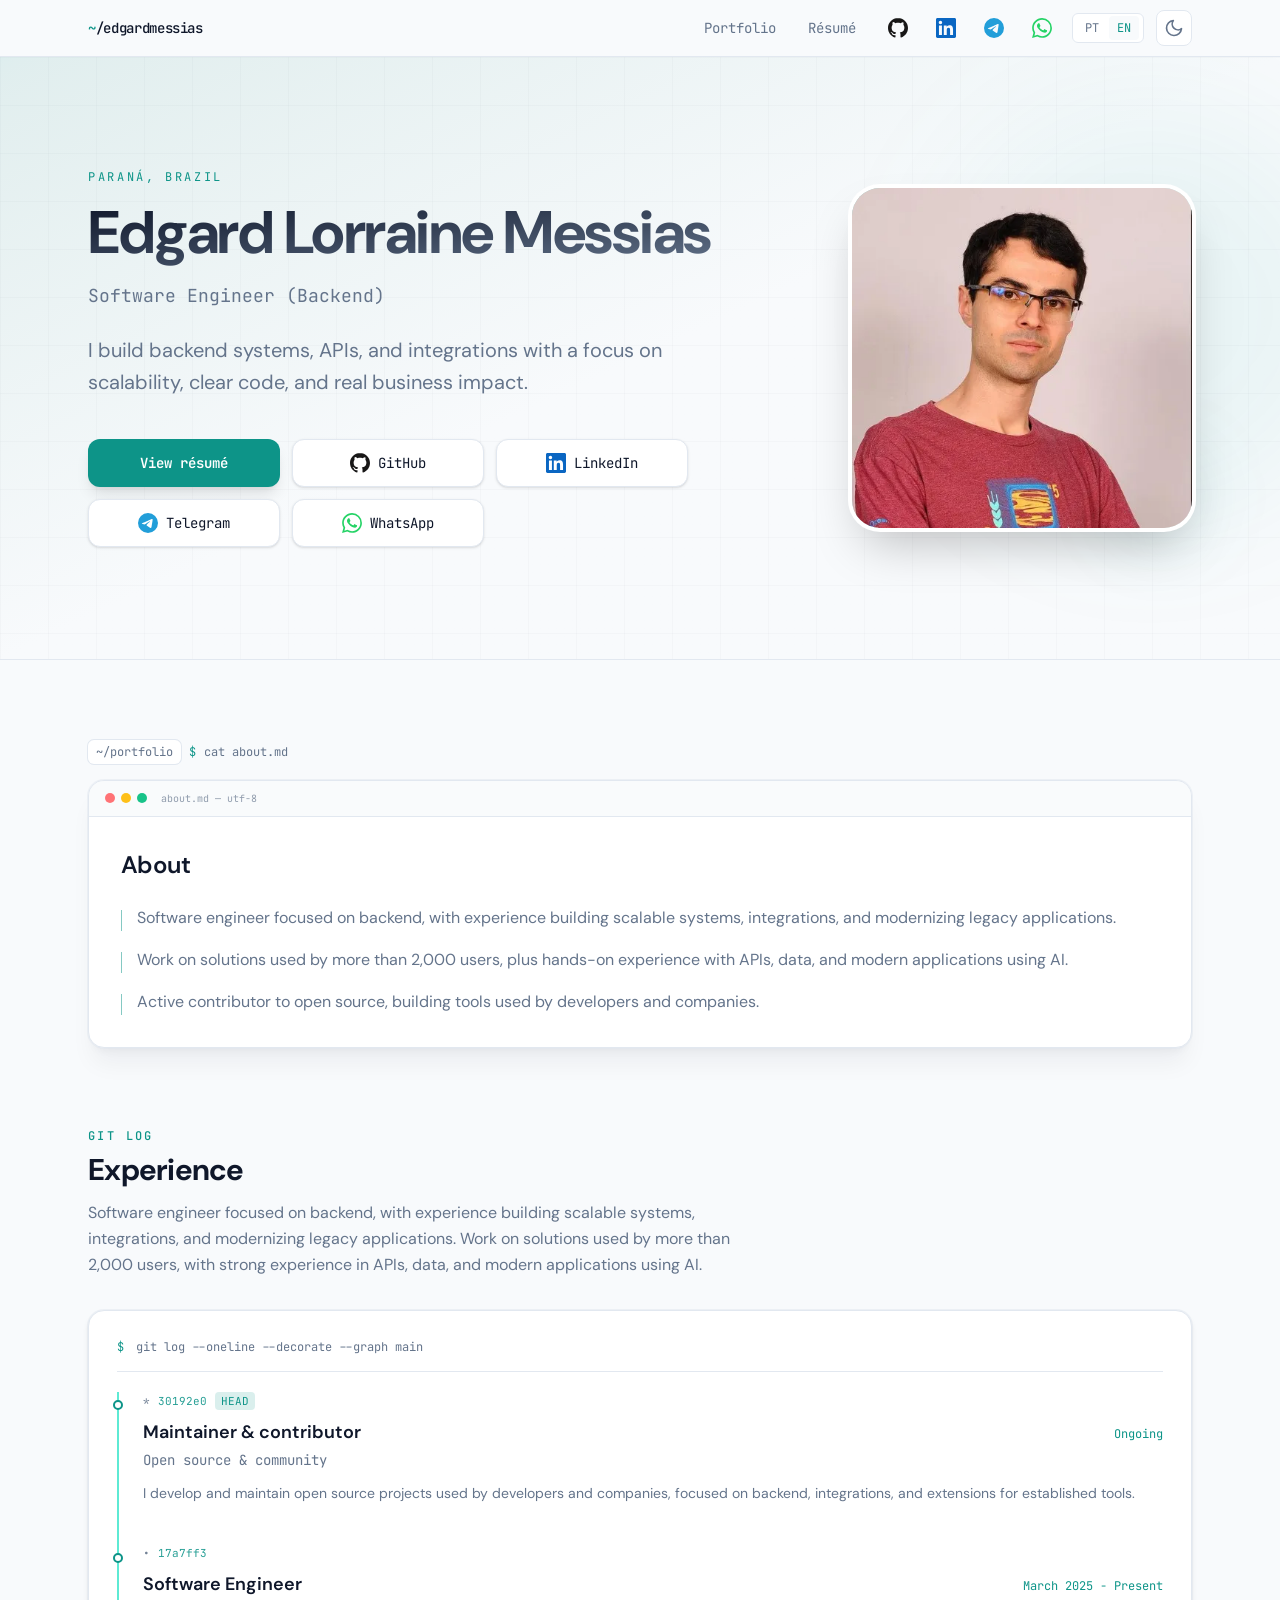
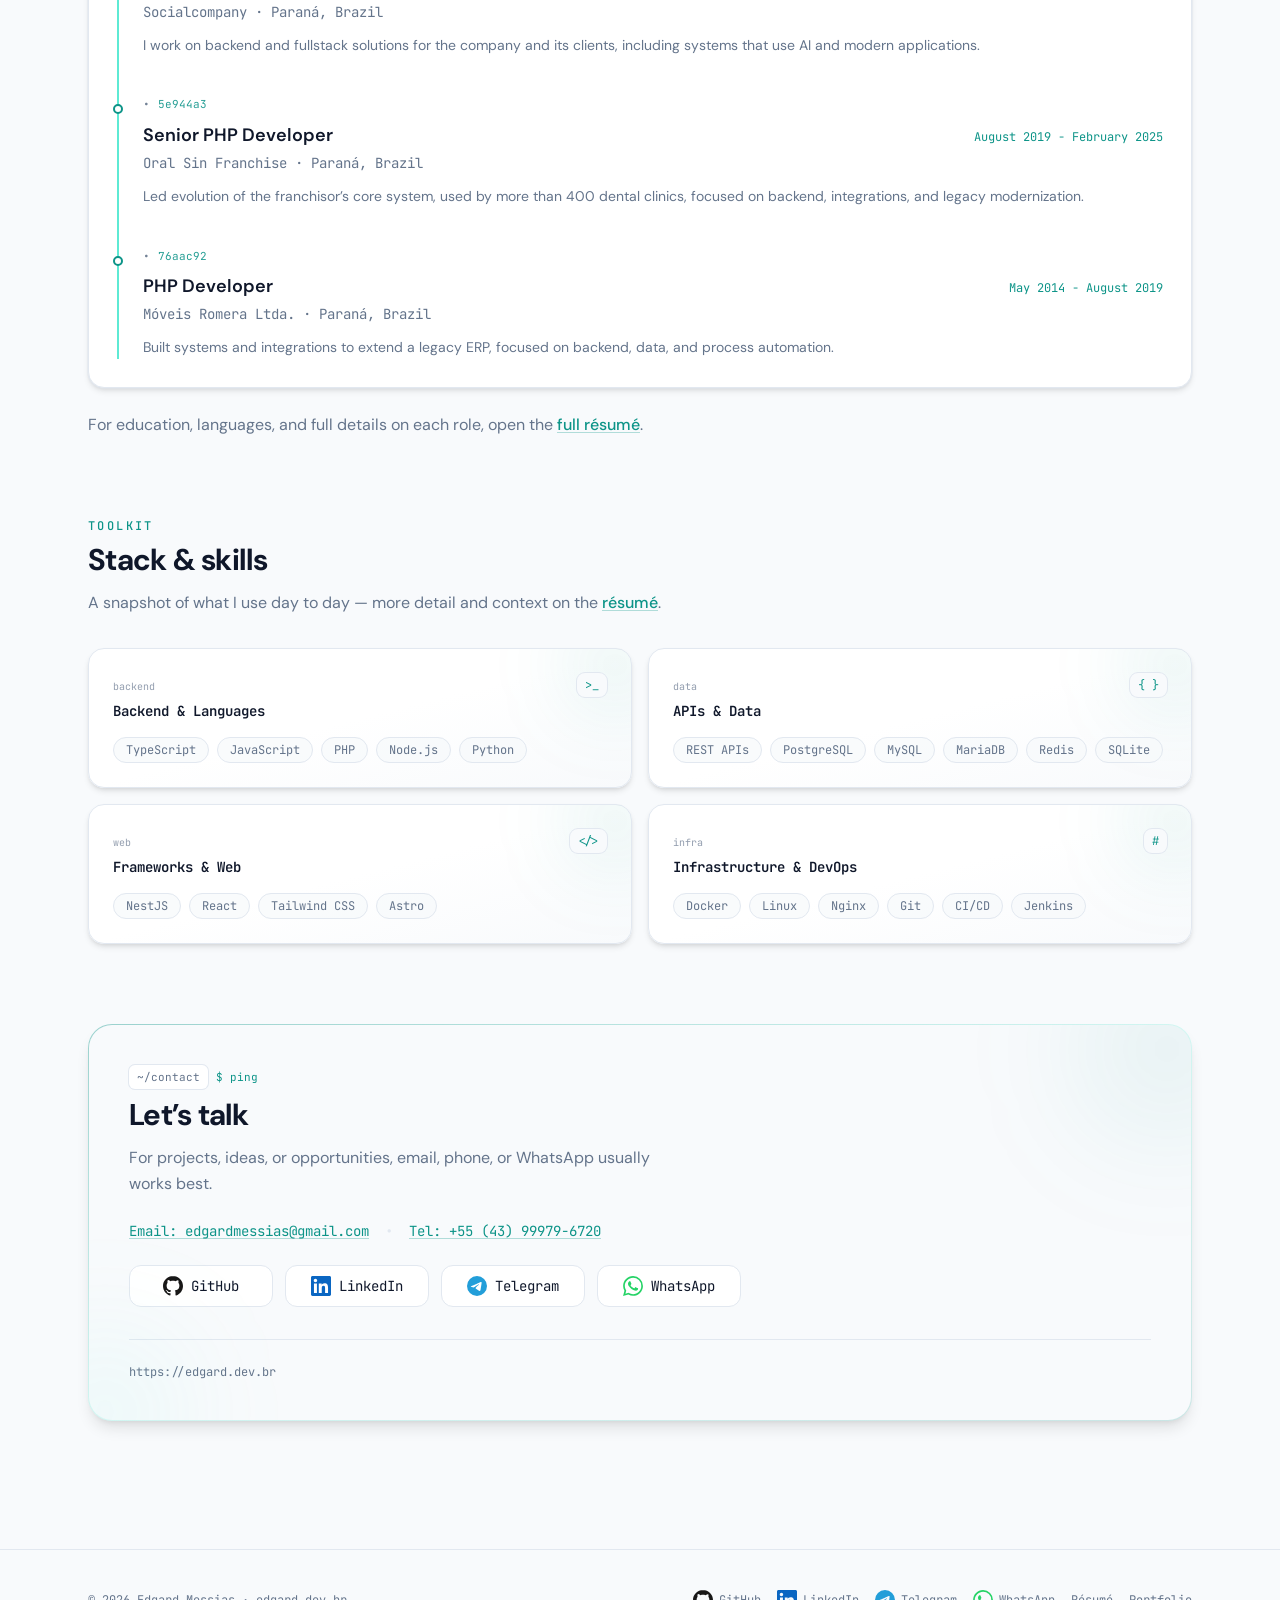
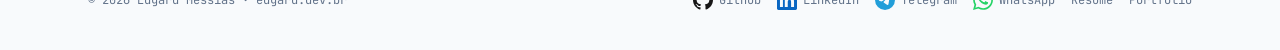
==== commit 22aa846c: "chore: update publish" ====
--- a/en/index.html
+++ b/en/index.html
@@ -18,7 +18,7 @@
               : matchMedia("(prefers-color-scheme: dark)").matches;
         document.documentElement.classList.toggle("dark", dark);
       })();
-    </script><link rel="stylesheet" href="/_astro/alternates.BWQXmtKR.css">
+    </script><link rel="stylesheet" href="/_astro/alternates.CII282Zx.css">
 <style>@media print{@page{margin:6mm 8mm;size:A4}body.resume-print{color-scheme:light;print-color-adjust:exact;-webkit-print-color-adjust:exact;background:#fff!important;color:#0f172a!important;--background: #ffffff;--foreground: #0f172a;--foreground-muted: #475569;--surface: #f1f5f9;--border: #cbd5e1;--accent: #0d9488;--accent-muted: #2dd4bf}body.resume-print .site-header,body.resume-print .site-footer{display:none!important}body.resume-print main{padding-top:0!important}body.resume-print .resume-shell{max-width:100%!important;padding:0!important;font-size:7.1pt;line-height:1.22}body.resume-print .resume-hero-photo{box-shadow:none!important;border:1px solid #cbd5e1!important;width:50px!important;height:50px!important;max-width:50px!important;max-height:50px!important;border-radius:6px!important}body.resume-print .resume-header{margin-bottom:.35rem!important;padding-bottom:.35rem!important;gap:.5rem!important;flex-direction:row!important;align-items:flex-start!important}body.resume-print section.resume-section{margin-bottom:.35rem!important;scroll-margin:0!important}body.resume-print section.resume-section>h2{margin-bottom:.2rem!important;padding-bottom:.15rem!important;font-size:6.85pt!important;letter-spacing:.12em!important}body.resume-print section.resume-section>div{gap:.15rem!important}body.resume-print .resume-shell h1{font-size:13.65pt!important;line-height:1.1!important;margin:0!important}body.resume-print .resume-shell h3{font-size:8.4pt!important;line-height:1.15!important;margin:0!important}body.resume-print .resume-shell p{margin-top:.15rem!important;margin-bottom:0!important}body.resume-print .resume-shell .font-mono{font-size:inherit!important}body.resume-print .resume-shell .space-y-10>*+*{margin-top:.35rem!important}body.resume-print .resume-shell .space-y-2>*+*{margin-top:.1rem!important}body.resume-print .resume-shell .space-y-1>*+*{margin-top:.08rem!important}body.resume-print .resume-shell .mt-6,body.resume-print .resume-shell .mt-3{margin-top:.2rem!important}body.resume-print .resume-shell ul.list-disc{margin-top:.15rem!important;padding-left:.9rem!important;font-size:6.85pt!important}body.resume-print .resume-shell .grid.gap-8{gap:.35rem!important}body.resume-print .resume-shell .flex.flex-wrap.gap-2{gap:.15rem!important}body.resume-print .resume-shell span.inline-block.rounded-md{padding:.05rem .25rem!important;font-size:6.3pt!important;line-height:1.2!important}body.resume-print .resume-experience-item{break-inside:auto;page-break-inside:auto}body.resume-print a[href^=http]:after{content:" (" attr(href) ")";font-size:.65em;font-weight:400;color:#64748b;word-break:break-all}body.resume-print a[href^="/"]:after{content:none!important}}
 body.fahhh-no-chrome-404:before{content:"";position:fixed;inset:0;z-index:0;pointer-events:none;background:linear-gradient(135deg,color-mix(in srgb,var(--accent) 12%,transparent),var(--background) 55%,var(--background));opacity:1}body.fahhh-no-chrome-404:after{content:"";position:fixed;inset:0;z-index:0;pointer-events:none;opacity:.35;background-image:linear-gradient(var(--grid) 1px,transparent 1px),linear-gradient(90deg,var(--grid) 1px,transparent 1px);background-size:48px 48px}html.dark body.fahhh-no-chrome-404:before{background:linear-gradient(135deg,color-mix(in srgb,var(--accent) 18%,transparent),var(--background) 55%,var(--background))}html.dark body.fahhh-no-chrome-404:after{opacity:.9}@keyframes fahhh-pop{0%{transform:translateY(4px) scale(.95);opacity:0;filter:saturate(1)}30%{transform:translateY(0) scale(1.06);opacity:1;filter:saturate(1.2)}60%{transform:translateY(0) scale(1.02);opacity:1}to{transform:translateY(0) scale(1);opacity:1;filter:saturate(1)}}@keyframes fahhh-glitch{0%{transform:translateZ(0)}18%{transform:translate3d(-1px,0,0)}36%{transform:translate3d(1px,0,0)}55%{transform:translate3d(-.5px,0,0)}to{transform:translateZ(0)}}#fahhhReveal[data-astro-cid-zetdm5md].is-visible{opacity:1;scale:1;animation:fahhh-pop .52s ease-out}#fahhhReveal[data-astro-cid-zetdm5md].is-visible #fahhhRevealText[data-astro-cid-zetdm5md]{animation:fahhh-glitch .72s ease-out}
 </style><script>!(function(w,p,f,c){if(!window.crossOriginIsolated && !navigator.serviceWorker) return;c=w[p]=Object.assign(w[p]||{},{"lib":"/~partytown/","debug":false});c[f]=(c[f]||[]).concat(["dataLayer.push","gtag"])})(window,'partytown','forward');/* Partytown 0.11.2 - MIT QwikDev */
@@ -52,17 +52,17 @@
     d="M17.472 14.382c-.297-.149-1.758-.867-2.03-.967-.273-.099-.471-.148-.67.15-.197.297-.767.966-.94 1.164-.173.199-.347.223-.644.075-.297-.15-1.255-.463-2.39-1.475-.883-.788-1.48-1.761-1.653-2.059-.173-.297-.018-.458.13-.606.134-.133.298-.347.446-.52.149-.174.198-.298.298-.497.099-.198.05-.371-.025-.52-.075-.149-.669-1.612-.916-2.207-.242-.579-.487-.5-.669-.51-.173-.008-.371-.01-.57-.01-.198 0-.52.074-.792.372-.272.297-1.04 1.016-1.04 2.479 0 1.462 1.065 2.875 1.213 3.074.149.198 2.096 3.2 5.077 4.487.709.306 1.262.489 1.694.625.712.227 1.36.195 1.871.118.571-.085 1.758-.719 2.006-1.413.248-.694.248-1.289.173-1.413-.074-.124-.272-.198-.57-.347m-5.421 7.403h-.004a9.87 9.87 0 01-5.031-1.378l-.361-.214-3.741.982.998-3.648-.235-.374a9.86 9.86 0 01-1.51-5.26c.001-5.45 4.436-9.884 9.888-9.884 2.64 0 5.122 1.03 6.988 2.898a9.825 9.825 0 012.893 6.994c-.003 5.45-4.437 9.884-9.885 9.884m8.413-18.297A11.815 11.815 0 0012.05 0C5.495 0 .16 5.335.157 11.892c0 2.096.547 4.142 1.588 5.945L.057 24l6.305-1.654a11.882 11.882 0 005.683 1.448h.005c6.554 0 11.89-5.335 11.893-11.893a11.821 11.821 0 00-3.48-8.413Z"
   />
 </svg>
-</span> </a> </div> </nav> <div class="flex shrink-0 items-center gap-2 md:gap-3"> <div class="flex items-center gap-0.5 rounded-md border border-(--border) bg-(--surface) px-1 py-0.5 font-mono text-[11px] sm:text-xs" role="group" aria-label="Language"> <a href="/" class="rounded px-2 py-1 transition text-(--foreground-muted) hover:text-(--foreground)" hreflang="pt-BR" lang="pt-BR"> PT </a> <a href="/en/" class="rounded px-2 py-1 transition bg-(--background) text-(--accent)" hreflang="en" lang="en"> EN </a> </div> <style>astro-island,astro-slot,astro-static-slot{display:contents}</style><script>(()=>{var e=async t=>{await(await t())()};(self.Astro||(self.Astro={})).load=e;window.dispatchEvent(new Event("astro:load"));})();</script><script>(()=>{var A=Object.defineProperty;var g=(i,o,a)=>o in i?A(i,o,{enumerable:!0,configurable:!0,writable:!0,value:a}):i[o]=a;var d=(i,o,a)=>g(i,typeof o!="symbol"?o+"":o,a);{let i={0:t=>m(t),1:t=>a(t),2:t=>new RegExp(t),3:t=>new Date(t),4:t=>new Map(a(t)),5:t=>new Set(a(t)),6:t=>BigInt(t),7:t=>new URL(t),8:t=>new Uint8Array(t),9:t=>new Uint16Array(t),10:t=>new Uint32Array(t),11:t=>Number.POSITIVE_INFINITY*t},o=t=>{let[l,e]=t;return l in i?i[l](e):void 0},a=t=>t.map(o),m=t=>typeof t!="object"||t===null?t:Object.fromEntries(Object.entries(t).map(([l,e])=>[l,o(e)]));class y extends HTMLElement{constructor(){super(...arguments);d(this,"Component");d(this,"hydrator");d(this,"hydrate",async()=>{var b;if(!this.hydrator||!this.isConnected)return;let e=(b=this.parentElement)==null?void 0:b.closest("astro-island[ssr]");if(e){e.addEventListener("astro:hydrate",this.hydrate,{once:!0});return}let c=this.querySelectorAll("astro-slot"),n={},h=this.querySelectorAll("template[data-astro-template]");for(let r of h){let s=r.closest(this.tagName);s!=null&&s.isSameNode(this)&&(n[r.getAttribute("data-astro-template")||"default"]=r.innerHTML,r.remove())}for(let r of c){let s=r.closest(this.tagName);s!=null&&s.isSameNode(this)&&(n[r.getAttribute("name")||"default"]=r.innerHTML)}let p;try{p=this.hasAttribute("props")?m(JSON.parse(this.getAttribute("props"))):{}}catch(r){let s=this.getAttribute("component-url")||"<unknown>",v=this.getAttribute("component-export");throw v&&(s+=` (export ${v})`),console.error(`[hydrate] Error parsing props for component ${s}`,this.getAttribute("props"),r),r}let u;await this.hydrator(this)(this.Component,p,n,{client:this.getAttribute("client")}),this.removeAttribute("ssr"),this.dispatchEvent(new CustomEvent("astro:hydrate"))});d(this,"unmount",()=>{this.isConnected||this.dispatchEvent(new CustomEvent("astro:unmount"))})}disconnectedCallback(){document.removeEventListener("astro:after-swap",this.unmount),document.addEventListener("astro:after-swap",this.unmount,{once:!0})}connectedCallback(){if(!this.hasAttribute("await-children")||document.readyState==="interactive"||document.readyState==="complete")this.childrenConnectedCallback();else{let e=()=>{document.removeEventListener("DOMContentLoaded",e),c.disconnect(),this.childrenConnectedCallback()},c=new MutationObserver(()=>{var n;((n=this.lastChild)==null?void 0:n.nodeType)===Node.COMMENT_NODE&&this.lastChild.nodeValue==="astro:end"&&(this.lastChild.remove(),e())});c.observe(this,{childList:!0}),document.addEventListener("DOMContentLoaded",e)}}async childrenConnectedCallback(){let e=this.getAttribute("before-hydration-url");e&&await import(e),this.start()}async start(){let e=JSON.parse(this.getAttribute("opts")),c=this.getAttribute("client");if(Astro[c]===void 0){window.addEventListener(`astro:${c}`,()=>this.start(),{once:!0});return}try{await Astro[c](async()=>{let n=this.getAttribute("renderer-url"),[h,{default:p}]=await Promise.all([import(this.getAttribute("component-url")),n?import(n):()=>()=>{}]),u=this.getAttribute("component-export")||"default";if(!u.includes("."))this.Component=h[u];else{this.Component=h;for(let f of u.split("."))this.Component=this.Component[f]}return this.hydrator=p,this.hydrate},e,this)}catch(n){console.error(`[astro-island] Error hydrating ${this.getAttribute("component-url")}`,n)}}attributeChangedCallback(){this.hydrate()}}d(y,"observedAttributes",["props"]),customElements.get("astro-island")||customElements.define("astro-island",y)}})();</script><astro-island uid="Z2oOAcN" prefix="r2" component-url="/_astro/ThemeToggle.BSnPnUox.js" component-export="ThemeToggle" renderer-url="/_astro/client.BGZ31efN.js" props="{}" ssr client="load" opts="{&quot;name&quot;:&quot;ThemeToggle&quot;,&quot;value&quot;:true}" await-children><button type="button" class="inline-flex h-9 w-9 shrink-0 items-center justify-center rounded-lg border border-[var(--border)] bg-[var(--surface)] text-[var(--foreground-muted)] transition hover:border-[var(--accent)] hover:text-[var(--foreground)]" aria-label="Switch to light theme" title="Light theme"><svg width="20" height="20" viewBox="0 0 24 24" fill="none" stroke="currentColor" stroke-width="2" stroke-linecap="round" stroke-linejoin="round" aria-hidden="true"><circle cx="12" cy="12" r="4"></circle><path d="M12 2v2M12 20v2M4.93 4.93l1.41 1.41M17.66 17.66l1.41 1.41M2 12h2M20 12h2M6.34 17.66l-1.41 1.41M19.07 4.93l-1.41 1.41"></path></svg></button><!--astro:end--></astro-island> <astro-island uid="TlNNj" prefix="r3" component-url="/_astro/HeaderMobileNav.B-neGRrZ.js" component-export="HeaderMobileNav" renderer-url="/_astro/client.BGZ31efN.js" props="{&quot;nav&quot;:[1,[[0,{&quot;href&quot;:[0,&quot;/en/portfolio/&quot;],&quot;label&quot;:[0,&quot;Portfolio&quot;],&quot;active&quot;:[0,false]}],[0,{&quot;href&quot;:[0,&quot;/en/resume/&quot;],&quot;label&quot;:[0,&quot;Résumé&quot;],&quot;active&quot;:[0,false]}]]],&quot;social&quot;:[1,[[0,{&quot;href&quot;:[0,&quot;https://github.com/edgardmessias&quot;],&quot;label&quot;:[0,&quot;GitHub&quot;],&quot;svg&quot;:[0,&quot;&lt;svg xmlns=\&quot;http://www.w3.org/2000/svg\&quot; viewBox=\&quot;0 0 24 24\&quot; fill=\&quot;none\&quot; aria-hidden=\&quot;true\&quot;&gt;\n  &lt;path\n    d=\&quot;M12 0c-6.626 0-12 5.373-12 12 0 5.302 3.438 9.8 8.207 11.387.599.111.793-.261.793-.577v-2.234c-3.338.726-4.033-1.416-4.033-1.416-.546-1.387-1.333-1.756-1.333-1.756-1.089-.745.083-.729.083-.729 1.205.084 1.839 1.237 1.839 1.237 1.07 1.834 2.807 1.304 3.492.997.107-.775.418-1.305.762-1.604-2.665-.305-5.467-1.334-5.467-5.931 0-1.311.469-2.381 1.236-3.221-.124-.303-.535-1.524.117-3.176 0 0 1.008-.322 3.301 1.23.957-.266 1.983-.399 3.003-.404 1.02.005 2.047.138 3 .405 2.291-1.552 3.297-1.23 3.297-1.23.653 1.653.242 2.874.118 3.176.77.84 1.235 1.911 1.235 3.221 0 4.609-2.807 5.624-5.479 5.921.43.372.823 1.102.823 2.222v3.293c0 .319.192.694.801.576 4.765-1.589 8.199-6.086 8.199-11.386 0-6.627-5.373-12-12-12z\&quot;\n  /&gt;\n&lt;/svg&gt;\n&quot;],&quot;fillLight&quot;:[0,&quot;#181717&quot;],&quot;fillDark&quot;:[0,&quot;#e6edf3&quot;]}],[0,{&quot;href&quot;:[0,&quot;https://www.linkedin.com/in/edgardmessias/&quot;],&quot;label&quot;:[0,&quot;LinkedIn&quot;],&quot;svg&quot;:[0,&quot;&lt;svg xmlns=\&quot;http://www.w3.org/2000/svg\&quot; viewBox=\&quot;0 0 24 24\&quot; fill=\&quot;none\&quot; aria-hidden=\&quot;true\&quot;&gt;\n  &lt;path\n    d=\&quot;M20.447 20.452h-3.554v-5.569c0-1.328-.027-3.037-1.852-3.037-1.853 0-2.136 1.445-2.136 2.939v5.667H9.351V9h3.414v1.561h.046c.477-.9 1.637-1.85 3.37-1.85 3.601 0 4.267 2.37 4.267 5.455v6.286zM5.337 7.433c-1.144 0-2.063-.926-2.063-2.065 0-1.138.92-2.063 2.063-2.063 1.14 0 2.064.925 2.063 2.063 0 1.139-.925 2.065-2.063 2.065zm1.782 13.019H3.555V9h3.564v11.452zM22.225 0H1.771C.792 0 0 .774 0 1.729v20.542C0 23.227.792 24 1.771 24h20.451C23.2 24 24 23.227 24 22.271V1.729C24 .774 23.2 0 22.222 0h.003z\&quot;\n  /&gt;\n&lt;/svg&gt;\n&quot;],&quot;fillLight&quot;:[0,&quot;#0a66c2&quot;],&quot;fillDark&quot;:[0,&quot;#93c5fd&quot;]}],[0,{&quot;href&quot;:[0,&quot;https://t.me/edgardmessias&quot;],&quot;label&quot;:[0,&quot;Telegram&quot;],&quot;svg&quot;:[0,&quot;&lt;svg\n  xmlns=\&quot;http://www.w3.org/2000/svg\&quot;\n  viewBox=\&quot;0 0 24 24\&quot;\n  fill=\&quot;none\&quot;\n  aria-hidden=\&quot;true\&quot;\n&gt;\n  &lt;path\n    d=\&quot;M11.944 0A12 12 0 0 0 0 12a12 12 0 0 0 12 12 12 12 0 0 0 12-12A12 12 0 0 0 12 0a12 12 0 0 0-.056 0zm4.962 7.224c.1-.002.321.023.465.14a.506.506 0 0 1 .171.325c.016.093.036.306.02.472-.18 1.898-.962 6.502-1.36 8.627-.168.9-.499 1.201-.82 1.23-.696.065-1.225-.46-1.9-.902-1.056-.693-1.653-1.124-2.678-1.8-1.185-.78-.417-1.21.258-1.91.177-.184 3.247-2.977 3.307-3.23.007-.032.014-.15-.056-.212s-.174-.041-.249-.024c-.106.024-1.793 1.14-5.061 3.345-.48.33-.913.49-1.302.48-.428-.008-1.252-.241-1.865-.44-.752-.245-1.349-.374-1.297-.789.027-.216.325-.437.893-.663 3.498-1.524 5.83-2.529 6.998-3.014 3.332-1.386 4.025-1.627 4.476-1.635z\&quot;\n  /&gt;\n&lt;/svg&gt;\n&quot;],&quot;fillLight&quot;:[0,&quot;#229ED9&quot;],&quot;fillDark&quot;:[0,&quot;#67c8f0&quot;]}],[0,{&quot;href&quot;:[0,&quot;https://wa.me/5543999796720&quot;],&quot;label&quot;:[0,&quot;WhatsApp&quot;],&quot;svg&quot;:[0,&quot;&lt;svg\n  xmlns=\&quot;http://www.w3.org/2000/svg\&quot;\n  viewBox=\&quot;0 0 24 24\&quot;\n  fill=\&quot;none\&quot;\n  aria-hidden=\&quot;true\&quot;\n&gt;\n  &lt;path\n    d=\&quot;M17.472 14.382c-.297-.149-1.758-.867-2.03-.967-.273-.099-.471-.148-.67.15-.197.297-.767.966-.94 1.164-.173.199-.347.223-.644.075-.297-.15-1.255-.463-2.39-1.475-.883-.788-1.48-1.761-1.653-2.059-.173-.297-.018-.458.13-.606.134-.133.298-.347.446-.52.149-.174.198-.298.298-.497.099-.198.05-.371-.025-.52-.075-.149-.669-1.612-.916-2.207-.242-.579-.487-.5-.669-.51-.173-.008-.371-.01-.57-.01-.198 0-.52.074-.792.372-.272.297-1.04 1.016-1.04 2.479 0 1.462 1.065 2.875 1.213 3.074.149.198 2.096 3.2 5.077 4.487.709.306 1.262.489 1.694.625.712.227 1.36.195 1.871.118.571-.085 1.758-.719 2.006-1.413.248-.694.248-1.289.173-1.413-.074-.124-.272-.198-.57-.347m-5.421 7.403h-.004a9.87 9.87 0 01-5.031-1.378l-.361-.214-3.741.982.998-3.648-.235-.374a9.86 9.86 0 01-1.51-5.26c.001-5.45 4.436-9.884 9.888-9.884 2.64 0 5.122 1.03 6.988 2.898a9.825 9.825 0 012.893 6.994c-.003 5.45-4.437 9.884-9.885 9.884m8.413-18.297A11.815 11.815 0 0012.05 0C5.495 0 .16 5.335.157 11.892c0 2.096.547 4.142 1.588 5.945L.057 24l6.305-1.654a11.882 11.882 0 005.683 1.448h.005c6.554 0 11.89-5.335 11.893-11.893a11.821 11.821 0 00-3.48-8.413Z\&quot;\n  /&gt;\n&lt;/svg&gt;\n&quot;],&quot;fillLight&quot;:[0,&quot;#25D366&quot;],&quot;fillDark&quot;:[0,&quot;#128C7E&quot;]}]]],&quot;openLabel&quot;:[0,&quot;Open menu&quot;],&quot;closeLabel&quot;:[0,&quot;Close menu&quot;],&quot;menuLabel&quot;:[0,&quot;Site menu&quot;],&quot;socialHeading&quot;:[0,&quot;Social&quot;]}" ssr client="load" opts="{&quot;name&quot;:&quot;HeaderMobileNav&quot;,&quot;value&quot;:true}" await-children><button type="button" class="inline-flex h-10 w-10 shrink-0 items-center justify-center rounded-lg border border-(--border) bg-(--surface) text-(--foreground-muted) transition hover:border-(--accent) hover:text-(--foreground) focus-visible:outline-2 focus-visible:outline-offset-2 focus-visible:outline-(--accent) md:hidden" aria-expanded="false" aria-controls="_r3R_0_" aria-label="Open menu"><svg width="22" height="22" viewBox="0 0 24 24" fill="none" stroke="currentColor" stroke-width="2" stroke-linecap="round" aria-hidden="true" class="transition-transform duration-200"><path d="M4 7h16"></path><path d="M4 12h16"></path><path d="M4 17h16"></path></svg></button><!--astro:end--></astro-island> </div> </div> </header> <main class="flex-1 w-full">  <section class="relative overflow-hidden border-b border-[var(--border)]"> <div class="pointer-events-none absolute inset-0 bg-gradient-to-br from-[var(--accent)]/[0.12] via-[var(--background)] to-[var(--background)] dark:from-[var(--accent)]/[0.18] dark:via-[var(--background)] dark:to-[var(--background)]" aria-hidden="true"></div> <div class="pointer-events-none absolute inset-0 opacity-35 dark:opacity-90" style="background-image: linear-gradient(var(--grid) 1px, transparent 1px), linear-gradient(90deg, var(--grid) 1px, transparent 1px); background-size: 48px 48px;" aria-hidden="true"></div> <div class="pointer-events-none absolute -right-20 top-[42%] h-[min(72vw,420px)] w-[min(72vw,420px)] -translate-y-1/2 rounded-full bg-[var(--accent)]/[0.06] blur-3xl dark:bg-[var(--accent)]/[0.08]" aria-hidden="true"></div> <div class="relative mx-auto max-w-6xl px-4 py-16 sm:px-6 sm:py-24 lg:py-28"> <div class="grid items-center gap-12 lg:grid-cols-[minmax(0,1fr)_min(36vw,380px)] lg:gap-14 xl:gap-20"> <div class="order-2 max-w-2xl lg:order-1"> <p class="mb-4 font-mono text-xs uppercase tracking-[0.22em] text-[var(--accent)]"> Paraná, Brazil </p> <h1 class="text-balance bg-gradient-to-br from-[var(--foreground)] to-[var(--foreground-muted)] bg-clip-text font-sans text-4xl font-bold tracking-tight text-transparent sm:text-5xl lg:text-6xl lg:leading-[1.08]"> Edgard Lorraine Messias </h1> <p class="mt-4 font-mono text-base text-[var(--foreground-muted)] sm:text-lg"> Software Engineer (Backend) </p> <p class="mt-6 text-pretty text-lg leading-relaxed text-[var(--foreground-muted)] sm:text-xl"> I build backend systems, APIs, and integrations with a focus on scalability, clear code, and real business impact. </p> <div class="mt-10 flex flex-wrap gap-3"> <a href="/en/resume/" class="inline-flex items-center rounded-xl bg-[var(--accent)] px-5 py-3 font-mono text-sm font-semibold text-white shadow-lg shadow-[var(--accent)]/25 transition hover:opacity-90"> View résumé </a> <a href="https://github.com/edgardmessias" target="_blank" rel="noopener noreferrer" class="inline-flex items-center gap-2 rounded-xl border border-[var(--border)] bg-[var(--surface)] px-5 py-3 font-mono text-sm text-[var(--foreground)] shadow-sm transition hover:border-[var(--accent)] hover:shadow-md" title="GitHub" aria-label="GitHub"> <span class="social-icon inline-flex shrink-0 [&#38;_svg]:h-5 [&#38;_svg]:w-5" style="--social-fill-light: #181717; --social-fill-dark: #e6edf3;" aria-hidden="true" data-astro-cid-v6thz4ju><svg xmlns="http://www.w3.org/2000/svg" viewBox="0 0 24 24" fill="none" aria-hidden="true">
+</span> </a> </div> </nav> <div class="flex shrink-0 items-center gap-2 md:gap-3"> <div class="flex items-center gap-0.5 rounded-md border border-(--border) bg-(--surface) px-1 py-0.5 font-mono text-[11px] sm:text-xs" role="group" aria-label="Language"> <a href="/" class="rounded px-2 py-1 transition text-(--foreground-muted) hover:text-(--foreground)" hreflang="pt-BR" lang="pt-BR"> PT </a> <a href="/en/" class="rounded px-2 py-1 transition bg-(--background) text-(--accent)" hreflang="en" lang="en"> EN </a> </div> <style>astro-island,astro-slot,astro-static-slot{display:contents}</style><script>(()=>{var e=async t=>{await(await t())()};(self.Astro||(self.Astro={})).load=e;window.dispatchEvent(new Event("astro:load"));})();</script><script>(()=>{var A=Object.defineProperty;var g=(i,o,a)=>o in i?A(i,o,{enumerable:!0,configurable:!0,writable:!0,value:a}):i[o]=a;var d=(i,o,a)=>g(i,typeof o!="symbol"?o+"":o,a);{let i={0:t=>m(t),1:t=>a(t),2:t=>new RegExp(t),3:t=>new Date(t),4:t=>new Map(a(t)),5:t=>new Set(a(t)),6:t=>BigInt(t),7:t=>new URL(t),8:t=>new Uint8Array(t),9:t=>new Uint16Array(t),10:t=>new Uint32Array(t),11:t=>Number.POSITIVE_INFINITY*t},o=t=>{let[l,e]=t;return l in i?i[l](e):void 0},a=t=>t.map(o),m=t=>typeof t!="object"||t===null?t:Object.fromEntries(Object.entries(t).map(([l,e])=>[l,o(e)]));class y extends HTMLElement{constructor(){super(...arguments);d(this,"Component");d(this,"hydrator");d(this,"hydrate",async()=>{var b;if(!this.hydrator||!this.isConnected)return;let e=(b=this.parentElement)==null?void 0:b.closest("astro-island[ssr]");if(e){e.addEventListener("astro:hydrate",this.hydrate,{once:!0});return}let c=this.querySelectorAll("astro-slot"),n={},h=this.querySelectorAll("template[data-astro-template]");for(let r of h){let s=r.closest(this.tagName);s!=null&&s.isSameNode(this)&&(n[r.getAttribute("data-astro-template")||"default"]=r.innerHTML,r.remove())}for(let r of c){let s=r.closest(this.tagName);s!=null&&s.isSameNode(this)&&(n[r.getAttribute("name")||"default"]=r.innerHTML)}let p;try{p=this.hasAttribute("props")?m(JSON.parse(this.getAttribute("props"))):{}}catch(r){let s=this.getAttribute("component-url")||"<unknown>",v=this.getAttribute("component-export");throw v&&(s+=` (export ${v})`),console.error(`[hydrate] Error parsing props for component ${s}`,this.getAttribute("props"),r),r}let u;await this.hydrator(this)(this.Component,p,n,{client:this.getAttribute("client")}),this.removeAttribute("ssr"),this.dispatchEvent(new CustomEvent("astro:hydrate"))});d(this,"unmount",()=>{this.isConnected||this.dispatchEvent(new CustomEvent("astro:unmount"))})}disconnectedCallback(){document.removeEventListener("astro:after-swap",this.unmount),document.addEventListener("astro:after-swap",this.unmount,{once:!0})}connectedCallback(){if(!this.hasAttribute("await-children")||document.readyState==="interactive"||document.readyState==="complete")this.childrenConnectedCallback();else{let e=()=>{document.removeEventListener("DOMContentLoaded",e),c.disconnect(),this.childrenConnectedCallback()},c=new MutationObserver(()=>{var n;((n=this.lastChild)==null?void 0:n.nodeType)===Node.COMMENT_NODE&&this.lastChild.nodeValue==="astro:end"&&(this.lastChild.remove(),e())});c.observe(this,{childList:!0}),document.addEventListener("DOMContentLoaded",e)}}async childrenConnectedCallback(){let e=this.getAttribute("before-hydration-url");e&&await import(e),this.start()}async start(){let e=JSON.parse(this.getAttribute("opts")),c=this.getAttribute("client");if(Astro[c]===void 0){window.addEventListener(`astro:${c}`,()=>this.start(),{once:!0});return}try{await Astro[c](async()=>{let n=this.getAttribute("renderer-url"),[h,{default:p}]=await Promise.all([import(this.getAttribute("component-url")),n?import(n):()=>()=>{}]),u=this.getAttribute("component-export")||"default";if(!u.includes("."))this.Component=h[u];else{this.Component=h;for(let f of u.split("."))this.Component=this.Component[f]}return this.hydrator=p,this.hydrate},e,this)}catch(n){console.error(`[astro-island] Error hydrating ${this.getAttribute("component-url")}`,n)}}attributeChangedCallback(){this.hydrate()}}d(y,"observedAttributes",["props"]),customElements.get("astro-island")||customElements.define("astro-island",y)}})();</script><astro-island uid="Z2oOAcN" prefix="r2" component-url="/_astro/ThemeToggle.BSnPnUox.js" component-export="ThemeToggle" renderer-url="/_astro/client.BGZ31efN.js" props="{}" ssr client="load" opts="{&quot;name&quot;:&quot;ThemeToggle&quot;,&quot;value&quot;:true}" await-children><button type="button" class="inline-flex h-9 w-9 shrink-0 items-center justify-center rounded-lg border border-[var(--border)] bg-[var(--surface)] text-[var(--foreground-muted)] transition hover:border-[var(--accent)] hover:text-[var(--foreground)]" aria-label="Switch to light theme" title="Light theme"><svg width="20" height="20" viewBox="0 0 24 24" fill="none" stroke="currentColor" stroke-width="2" stroke-linecap="round" stroke-linejoin="round" aria-hidden="true"><circle cx="12" cy="12" r="4"></circle><path d="M12 2v2M12 20v2M4.93 4.93l1.41 1.41M17.66 17.66l1.41 1.41M2 12h2M20 12h2M6.34 17.66l-1.41 1.41M19.07 4.93l-1.41 1.41"></path></svg></button><!--astro:end--></astro-island> <astro-island uid="TlNNj" prefix="r3" component-url="/_astro/HeaderMobileNav.B-neGRrZ.js" component-export="HeaderMobileNav" renderer-url="/_astro/client.BGZ31efN.js" props="{&quot;nav&quot;:[1,[[0,{&quot;href&quot;:[0,&quot;/en/portfolio/&quot;],&quot;label&quot;:[0,&quot;Portfolio&quot;],&quot;active&quot;:[0,false]}],[0,{&quot;href&quot;:[0,&quot;/en/resume/&quot;],&quot;label&quot;:[0,&quot;Résumé&quot;],&quot;active&quot;:[0,false]}]]],&quot;social&quot;:[1,[[0,{&quot;href&quot;:[0,&quot;https://github.com/edgardmessias&quot;],&quot;label&quot;:[0,&quot;GitHub&quot;],&quot;svg&quot;:[0,&quot;&lt;svg xmlns=\&quot;http://www.w3.org/2000/svg\&quot; viewBox=\&quot;0 0 24 24\&quot; fill=\&quot;none\&quot; aria-hidden=\&quot;true\&quot;&gt;\n  &lt;path\n    d=\&quot;M12 0c-6.626 0-12 5.373-12 12 0 5.302 3.438 9.8 8.207 11.387.599.111.793-.261.793-.577v-2.234c-3.338.726-4.033-1.416-4.033-1.416-.546-1.387-1.333-1.756-1.333-1.756-1.089-.745.083-.729.083-.729 1.205.084 1.839 1.237 1.839 1.237 1.07 1.834 2.807 1.304 3.492.997.107-.775.418-1.305.762-1.604-2.665-.305-5.467-1.334-5.467-5.931 0-1.311.469-2.381 1.236-3.221-.124-.303-.535-1.524.117-3.176 0 0 1.008-.322 3.301 1.23.957-.266 1.983-.399 3.003-.404 1.02.005 2.047.138 3 .405 2.291-1.552 3.297-1.23 3.297-1.23.653 1.653.242 2.874.118 3.176.77.84 1.235 1.911 1.235 3.221 0 4.609-2.807 5.624-5.479 5.921.43.372.823 1.102.823 2.222v3.293c0 .319.192.694.801.576 4.765-1.589 8.199-6.086 8.199-11.386 0-6.627-5.373-12-12-12z\&quot;\n  /&gt;\n&lt;/svg&gt;\n&quot;],&quot;fillLight&quot;:[0,&quot;#181717&quot;],&quot;fillDark&quot;:[0,&quot;#e6edf3&quot;]}],[0,{&quot;href&quot;:[0,&quot;https://www.linkedin.com/in/edgardmessias/&quot;],&quot;label&quot;:[0,&quot;LinkedIn&quot;],&quot;svg&quot;:[0,&quot;&lt;svg xmlns=\&quot;http://www.w3.org/2000/svg\&quot; viewBox=\&quot;0 0 24 24\&quot; fill=\&quot;none\&quot; aria-hidden=\&quot;true\&quot;&gt;\n  &lt;path\n    d=\&quot;M20.447 20.452h-3.554v-5.569c0-1.328-.027-3.037-1.852-3.037-1.853 0-2.136 1.445-2.136 2.939v5.667H9.351V9h3.414v1.561h.046c.477-.9 1.637-1.85 3.37-1.85 3.601 0 4.267 2.37 4.267 5.455v6.286zM5.337 7.433c-1.144 0-2.063-.926-2.063-2.065 0-1.138.92-2.063 2.063-2.063 1.14 0 2.064.925 2.063 2.063 0 1.139-.925 2.065-2.063 2.065zm1.782 13.019H3.555V9h3.564v11.452zM22.225 0H1.771C.792 0 0 .774 0 1.729v20.542C0 23.227.792 24 1.771 24h20.451C23.2 24 24 23.227 24 22.271V1.729C24 .774 23.2 0 22.222 0h.003z\&quot;\n  /&gt;\n&lt;/svg&gt;\n&quot;],&quot;fillLight&quot;:[0,&quot;#0a66c2&quot;],&quot;fillDark&quot;:[0,&quot;#93c5fd&quot;]}],[0,{&quot;href&quot;:[0,&quot;https://t.me/edgardmessias&quot;],&quot;label&quot;:[0,&quot;Telegram&quot;],&quot;svg&quot;:[0,&quot;&lt;svg\n  xmlns=\&quot;http://www.w3.org/2000/svg\&quot;\n  viewBox=\&quot;0 0 24 24\&quot;\n  fill=\&quot;none\&quot;\n  aria-hidden=\&quot;true\&quot;\n&gt;\n  &lt;path\n    d=\&quot;M11.944 0A12 12 0 0 0 0 12a12 12 0 0 0 12 12 12 12 0 0 0 12-12A12 12 0 0 0 12 0a12 12 0 0 0-.056 0zm4.962 7.224c.1-.002.321.023.465.14a.506.506 0 0 1 .171.325c.016.093.036.306.02.472-.18 1.898-.962 6.502-1.36 8.627-.168.9-.499 1.201-.82 1.23-.696.065-1.225-.46-1.9-.902-1.056-.693-1.653-1.124-2.678-1.8-1.185-.78-.417-1.21.258-1.91.177-.184 3.247-2.977 3.307-3.23.007-.032.014-.15-.056-.212s-.174-.041-.249-.024c-.106.024-1.793 1.14-5.061 3.345-.48.33-.913.49-1.302.48-.428-.008-1.252-.241-1.865-.44-.752-.245-1.349-.374-1.297-.789.027-.216.325-.437.893-.663 3.498-1.524 5.83-2.529 6.998-3.014 3.332-1.386 4.025-1.627 4.476-1.635z\&quot;\n  /&gt;\n&lt;/svg&gt;\n&quot;],&quot;fillLight&quot;:[0,&quot;#229ED9&quot;],&quot;fillDark&quot;:[0,&quot;#67c8f0&quot;]}],[0,{&quot;href&quot;:[0,&quot;https://wa.me/5543999796720&quot;],&quot;label&quot;:[0,&quot;WhatsApp&quot;],&quot;svg&quot;:[0,&quot;&lt;svg\n  xmlns=\&quot;http://www.w3.org/2000/svg\&quot;\n  viewBox=\&quot;0 0 24 24\&quot;\n  fill=\&quot;none\&quot;\n  aria-hidden=\&quot;true\&quot;\n&gt;\n  &lt;path\n    d=\&quot;M17.472 14.382c-.297-.149-1.758-.867-2.03-.967-.273-.099-.471-.148-.67.15-.197.297-.767.966-.94 1.164-.173.199-.347.223-.644.075-.297-.15-1.255-.463-2.39-1.475-.883-.788-1.48-1.761-1.653-2.059-.173-.297-.018-.458.13-.606.134-.133.298-.347.446-.52.149-.174.198-.298.298-.497.099-.198.05-.371-.025-.52-.075-.149-.669-1.612-.916-2.207-.242-.579-.487-.5-.669-.51-.173-.008-.371-.01-.57-.01-.198 0-.52.074-.792.372-.272.297-1.04 1.016-1.04 2.479 0 1.462 1.065 2.875 1.213 3.074.149.198 2.096 3.2 5.077 4.487.709.306 1.262.489 1.694.625.712.227 1.36.195 1.871.118.571-.085 1.758-.719 2.006-1.413.248-.694.248-1.289.173-1.413-.074-.124-.272-.198-.57-.347m-5.421 7.403h-.004a9.87 9.87 0 01-5.031-1.378l-.361-.214-3.741.982.998-3.648-.235-.374a9.86 9.86 0 01-1.51-5.26c.001-5.45 4.436-9.884 9.888-9.884 2.64 0 5.122 1.03 6.988 2.898a9.825 9.825 0 012.893 6.994c-.003 5.45-4.437 9.884-9.885 9.884m8.413-18.297A11.815 11.815 0 0012.05 0C5.495 0 .16 5.335.157 11.892c0 2.096.547 4.142 1.588 5.945L.057 24l6.305-1.654a11.882 11.882 0 005.683 1.448h.005c6.554 0 11.89-5.335 11.893-11.893a11.821 11.821 0 00-3.48-8.413Z\&quot;\n  /&gt;\n&lt;/svg&gt;\n&quot;],&quot;fillLight&quot;:[0,&quot;#25D366&quot;],&quot;fillDark&quot;:[0,&quot;#128C7E&quot;]}]]],&quot;openLabel&quot;:[0,&quot;Open menu&quot;],&quot;closeLabel&quot;:[0,&quot;Close menu&quot;],&quot;menuLabel&quot;:[0,&quot;Site menu&quot;],&quot;socialHeading&quot;:[0,&quot;Social&quot;]}" ssr client="load" opts="{&quot;name&quot;:&quot;HeaderMobileNav&quot;,&quot;value&quot;:true}" await-children><button type="button" class="inline-flex h-10 w-10 shrink-0 items-center justify-center rounded-lg border border-(--border) bg-(--surface) text-(--foreground-muted) transition hover:border-(--accent) hover:text-(--foreground) focus-visible:outline-2 focus-visible:outline-offset-2 focus-visible:outline-(--accent) md:hidden" aria-expanded="false" aria-controls="_r3R_0_" aria-label="Open menu"><svg width="22" height="22" viewBox="0 0 24 24" fill="none" stroke="currentColor" stroke-width="2" stroke-linecap="round" aria-hidden="true" class="transition-transform duration-200"><path d="M4 7h16"></path><path d="M4 12h16"></path><path d="M4 17h16"></path></svg></button><!--astro:end--></astro-island> </div> </div> </header> <main class="flex-1 w-full">  <section class="relative overflow-hidden border-b border-[var(--border)]"> <div class="pointer-events-none absolute inset-0 bg-gradient-to-br from-[var(--accent)]/[0.12] via-[var(--background)] to-[var(--background)] dark:from-[var(--accent)]/[0.18] dark:via-[var(--background)] dark:to-[var(--background)]" aria-hidden="true"></div> <div class="pointer-events-none absolute inset-0 opacity-35 dark:opacity-90" style="background-image: linear-gradient(var(--grid) 1px, transparent 1px), linear-gradient(90deg, var(--grid) 1px, transparent 1px); background-size: 48px 48px;" aria-hidden="true"></div> <div class="pointer-events-none absolute -right-20 top-[42%] h-[min(72vw,420px)] w-[min(72vw,420px)] -translate-y-1/2 rounded-full bg-[var(--accent)]/[0.06] blur-3xl dark:bg-[var(--accent)]/[0.08]" aria-hidden="true"></div> <div class="relative mx-auto max-w-6xl px-4 py-16 sm:px-6 sm:py-24 lg:py-28"> <div class="grid items-center gap-12 lg:grid-cols-[minmax(0,1fr)_min(36vw,380px)] lg:gap-14 xl:gap-20"> <div class="order-2 max-w-2xl lg:order-1"> <p class="mb-4 font-mono text-xs uppercase tracking-[0.22em] text-[var(--accent)]"> Paraná, Brazil </p> <h1 class="text-balance bg-gradient-to-br from-[var(--foreground)] to-[var(--foreground-muted)] bg-clip-text font-sans text-4xl font-bold tracking-tight text-transparent sm:text-5xl lg:text-6xl lg:leading-[1.08]"> Edgard Lorraine Messias </h1> <p class="mt-4 font-mono text-base text-[var(--foreground-muted)] sm:text-lg"> Software Engineer (Backend) </p> <p class="mt-6 text-pretty text-lg leading-relaxed text-[var(--foreground-muted)] sm:text-xl"> I build backend systems, APIs, and integrations with a focus on scalability, clear code, and real business impact. </p> <div class="mt-10 flex flex-wrap items-center gap-3"> <a href="/en/resume/" class="inline-flex h-12 w-48 items-center justify-center whitespace-nowrap rounded-xl bg-[var(--accent)] px-5 font-mono text-sm font-semibold text-white shadow-lg shadow-[var(--accent)]/25 transition hover:opacity-90"> View résumé </a> <a href="https://github.com/edgardmessias" target="_blank" rel="noopener noreferrer" class="inline-flex h-12 w-48 items-center justify-center gap-2 whitespace-nowrap rounded-xl border border-[var(--border)] bg-[var(--surface)] px-5 font-mono text-sm text-[var(--foreground)] shadow-sm transition hover:border-[var(--accent)] hover:shadow-md" title="GitHub" aria-label="GitHub"> <span class="social-icon inline-flex shrink-0 [&#38;_svg]:h-5 [&#38;_svg]:w-5" style="--social-fill-light: #181717; --social-fill-dark: #e6edf3;" aria-hidden="true" data-astro-cid-v6thz4ju><svg xmlns="http://www.w3.org/2000/svg" viewBox="0 0 24 24" fill="none" aria-hidden="true">
   <path
     d="M12 0c-6.626 0-12 5.373-12 12 0 5.302 3.438 9.8 8.207 11.387.599.111.793-.261.793-.577v-2.234c-3.338.726-4.033-1.416-4.033-1.416-.546-1.387-1.333-1.756-1.333-1.756-1.089-.745.083-.729.083-.729 1.205.084 1.839 1.237 1.839 1.237 1.07 1.834 2.807 1.304 3.492.997.107-.775.418-1.305.762-1.604-2.665-.305-5.467-1.334-5.467-5.931 0-1.311.469-2.381 1.236-3.221-.124-.303-.535-1.524.117-3.176 0 0 1.008-.322 3.301 1.23.957-.266 1.983-.399 3.003-.404 1.02.005 2.047.138 3 .405 2.291-1.552 3.297-1.23 3.297-1.23.653 1.653.242 2.874.118 3.176.77.84 1.235 1.911 1.235 3.221 0 4.609-2.807 5.624-5.479 5.921.43.372.823 1.102.823 2.222v3.293c0 .319.192.694.801.576 4.765-1.589 8.199-6.086 8.199-11.386 0-6.627-5.373-12-12-12z"
   />
 </svg>
-</span> GitHub </a><a href="https://www.linkedin.com/in/edgardmessias/" target="_blank" rel="noopener noreferrer" class="inline-flex items-center gap-2 rounded-xl border border-[var(--border)] bg-[var(--surface)] px-5 py-3 font-mono text-sm text-[var(--foreground)] shadow-sm transition hover:border-[var(--accent)] hover:shadow-md" title="LinkedIn" aria-label="LinkedIn"> <span class="social-icon inline-flex shrink-0 [&#38;_svg]:h-5 [&#38;_svg]:w-5" style="--social-fill-light: #0a66c2; --social-fill-dark: #93c5fd;" aria-hidden="true" data-astro-cid-v6thz4ju><svg xmlns="http://www.w3.org/2000/svg" viewBox="0 0 24 24" fill="none" aria-hidden="true">
+</span> GitHub </a><a href="https://www.linkedin.com/in/edgardmessias/" target="_blank" rel="noopener noreferrer" class="inline-flex h-12 w-48 items-center justify-center gap-2 whitespace-nowrap rounded-xl border border-[var(--border)] bg-[var(--surface)] px-5 font-mono text-sm text-[var(--foreground)] shadow-sm transition hover:border-[var(--accent)] hover:shadow-md" title="LinkedIn" aria-label="LinkedIn"> <span class="social-icon inline-flex shrink-0 [&#38;_svg]:h-5 [&#38;_svg]:w-5" style="--social-fill-light: #0a66c2; --social-fill-dark: #93c5fd;" aria-hidden="true" data-astro-cid-v6thz4ju><svg xmlns="http://www.w3.org/2000/svg" viewBox="0 0 24 24" fill="none" aria-hidden="true">
   <path
     d="M20.447 20.452h-3.554v-5.569c0-1.328-.027-3.037-1.852-3.037-1.853 0-2.136 1.445-2.136 2.939v5.667H9.351V9h3.414v1.561h.046c.477-.9 1.637-1.85 3.37-1.85 3.601 0 4.267 2.37 4.267 5.455v6.286zM5.337 7.433c-1.144 0-2.063-.926-2.063-2.065 0-1.138.92-2.063 2.063-2.063 1.14 0 2.064.925 2.063 2.063 0 1.139-.925 2.065-2.063 2.065zm1.782 13.019H3.555V9h3.564v11.452zM22.225 0H1.771C.792 0 0 .774 0 1.729v20.542C0 23.227.792 24 1.771 24h20.451C23.2 24 24 23.227 24 22.271V1.729C24 .774 23.2 0 22.222 0h.003z"
   />
 </svg>
-</span> LinkedIn </a><a href="https://t.me/edgardmessias" target="_blank" rel="noopener noreferrer" class="inline-flex items-center gap-2 rounded-xl border border-[var(--border)] bg-[var(--surface)] px-5 py-3 font-mono text-sm text-[var(--foreground)] shadow-sm transition hover:border-[var(--accent)] hover:shadow-md" title="Telegram" aria-label="Telegram"> <span class="social-icon inline-flex shrink-0 [&#38;_svg]:h-5 [&#38;_svg]:w-5" style="--social-fill-light: #229ED9; --social-fill-dark: #67c8f0;" aria-hidden="true" data-astro-cid-v6thz4ju><svg
+</span> LinkedIn </a><a href="https://t.me/edgardmessias" target="_blank" rel="noopener noreferrer" class="inline-flex h-12 w-48 items-center justify-center gap-2 whitespace-nowrap rounded-xl border border-[var(--border)] bg-[var(--surface)] px-5 font-mono text-sm text-[var(--foreground)] shadow-sm transition hover:border-[var(--accent)] hover:shadow-md" title="Telegram" aria-label="Telegram"> <span class="social-icon inline-flex shrink-0 [&#38;_svg]:h-5 [&#38;_svg]:w-5" style="--social-fill-light: #229ED9; --social-fill-dark: #67c8f0;" aria-hidden="true" data-astro-cid-v6thz4ju><svg
   xmlns="http://www.w3.org/2000/svg"
   viewBox="0 0 24 24"
   fill="none"
@@ -72,7 +72,7 @@
     d="M11.944 0A12 12 0 0 0 0 12a12 12 0 0 0 12 12 12 12 0 0 0 12-12A12 12 0 0 0 12 0a12 12 0 0 0-.056 0zm4.962 7.224c.1-.002.321.023.465.14a.506.506 0 0 1 .171.325c.016.093.036.306.02.472-.18 1.898-.962 6.502-1.36 8.627-.168.9-.499 1.201-.82 1.23-.696.065-1.225-.46-1.9-.902-1.056-.693-1.653-1.124-2.678-1.8-1.185-.78-.417-1.21.258-1.91.177-.184 3.247-2.977 3.307-3.23.007-.032.014-.15-.056-.212s-.174-.041-.249-.024c-.106.024-1.793 1.14-5.061 3.345-.48.33-.913.49-1.302.48-.428-.008-1.252-.241-1.865-.44-.752-.245-1.349-.374-1.297-.789.027-.216.325-.437.893-.663 3.498-1.524 5.83-2.529 6.998-3.014 3.332-1.386 4.025-1.627 4.476-1.635z"
   />
 </svg>
-</span> Telegram </a><a href="https://wa.me/5543999796720" target="_blank" rel="noopener noreferrer" class="inline-flex items-center gap-2 rounded-xl border border-[var(--border)] bg-[var(--surface)] px-5 py-3 font-mono text-sm text-[var(--foreground)] shadow-sm transition hover:border-[var(--accent)] hover:shadow-md" title="WhatsApp" aria-label="WhatsApp"> <span class="social-icon inline-flex shrink-0 [&#38;_svg]:h-5 [&#38;_svg]:w-5" style="--social-fill-light: #25D366; --social-fill-dark: #128C7E;" aria-hidden="true" data-astro-cid-v6thz4ju><svg
+</span> Telegram </a><a href="https://wa.me/5543999796720" target="_blank" rel="noopener noreferrer" class="inline-flex h-12 w-48 items-center justify-center gap-2 whitespace-nowrap rounded-xl border border-[var(--border)] bg-[var(--surface)] px-5 font-mono text-sm text-[var(--foreground)] shadow-sm transition hover:border-[var(--accent)] hover:shadow-md" title="WhatsApp" aria-label="WhatsApp"> <span class="social-icon inline-flex shrink-0 [&#38;_svg]:h-5 [&#38;_svg]:w-5" style="--social-fill-light: #25D366; --social-fill-dark: #128C7E;" aria-hidden="true" data-astro-cid-v6thz4ju><svg
   xmlns="http://www.w3.org/2000/svg"
   viewBox="0 0 24 24"
   fill="none"
@@ -86,17 +86,17 @@
 HEAD
 </span> </div> <div class="mt-2 flex flex-col gap-1 sm:flex-row sm:items-baseline sm:justify-between sm:gap-4"> <h3 class="font-sans text-base font-semibold text-[var(--foreground)] sm:text-lg"> Maintainer &amp; contributor </h3> <span class="shrink-0 font-mono text-xs text-[var(--accent)]"> Ongoing </span> </div> <p class="mt-1 font-mono text-sm text-[var(--foreground-muted)]"> Open source &amp; community  </p> <p class="mt-3 text-sm leading-relaxed text-[var(--foreground-muted)]"> I develop and maintain open source projects used by developers and companies, focused on backend, integrations, and extensions for established tools. </p> </li><li class="relative pb-10 last:pb-0"> <span class="absolute left-[calc(-1.25rem-1px)] top-2 h-2.5 w-2.5 -translate-x-1/2 rounded-full border-2 border-[var(--accent)] bg-[var(--surface)] sm:left-[calc(-1.5rem-1px)]" aria-hidden="true"></span> <div class="flex flex-wrap items-baseline gap-x-2 gap-y-1" aria-hidden="true"> <span class="font-mono text-[10px] text-[var(--foreground-muted)]/90 sm:text-[11px]"> • </span> <span class="font-mono text-[10px] text-[var(--accent)]/90 sm:text-[11px]"> 17a7ff3 </span>  </div> <div class="mt-2 flex flex-col gap-1 sm:flex-row sm:items-baseline sm:justify-between sm:gap-4"> <h3 class="font-sans text-base font-semibold text-[var(--foreground)] sm:text-lg"> Software Engineer </h3> <span class="shrink-0 font-mono text-xs text-[var(--accent)]"> March 2025 - Present </span> </div> <p class="mt-1 font-mono text-sm text-[var(--foreground-muted)]"> Socialcompany  · Paraná, Brazil </p> <p class="mt-3 text-sm leading-relaxed text-[var(--foreground-muted)]"> I work on backend and fullstack solutions for the company and its clients, including systems that use AI and modern applications. </p> </li><li class="relative pb-10 last:pb-0"> <span class="absolute left-[calc(-1.25rem-1px)] top-2 h-2.5 w-2.5 -translate-x-1/2 rounded-full border-2 border-[var(--accent)] bg-[var(--surface)] sm:left-[calc(-1.5rem-1px)]" aria-hidden="true"></span> <div class="flex flex-wrap items-baseline gap-x-2 gap-y-1" aria-hidden="true"> <span class="font-mono text-[10px] text-[var(--foreground-muted)]/90 sm:text-[11px]"> • </span> <span class="font-mono text-[10px] text-[var(--accent)]/90 sm:text-[11px]"> 5e944a3 </span>  </div> <div class="mt-2 flex flex-col gap-1 sm:flex-row sm:items-baseline sm:justify-between sm:gap-4"> <h3 class="font-sans text-base font-semibold text-[var(--foreground)] sm:text-lg"> Senior PHP Developer </h3> <span class="shrink-0 font-mono text-xs text-[var(--accent)]"> August 2019 - February 2025 </span> </div> <p class="mt-1 font-mono text-sm text-[var(--foreground-muted)]"> Oral Sin Franchise  · Paraná, Brazil </p> <p class="mt-3 text-sm leading-relaxed text-[var(--foreground-muted)]"> Led evolution of the franchisor’s core system, used by more than 400 dental clinics, focused on backend, integrations, and legacy modernization. </p> </li><li class="relative pb-10 last:pb-0"> <span class="absolute left-[calc(-1.25rem-1px)] top-2 h-2.5 w-2.5 -translate-x-1/2 rounded-full border-2 border-[var(--accent)] bg-[var(--surface)] sm:left-[calc(-1.5rem-1px)]" aria-hidden="true"></span> <div class="flex flex-wrap items-baseline gap-x-2 gap-y-1" aria-hidden="true"> <span class="font-mono text-[10px] text-[var(--foreground-muted)]/90 sm:text-[11px]"> • </span> <span class="font-mono text-[10px] text-[var(--accent)]/90 sm:text-[11px]"> 76aac92 </span>  </div> <div class="mt-2 flex flex-col gap-1 sm:flex-row sm:items-baseline sm:justify-between sm:gap-4"> <h3 class="font-sans text-base font-semibold text-[var(--foreground)] sm:text-lg"> PHP Developer </h3> <span class="shrink-0 font-mono text-xs text-[var(--accent)]"> May 2014 - August 2019 </span> </div> <p class="mt-1 font-mono text-sm text-[var(--foreground-muted)]"> Móveis Romera Ltda.  · Paraná, Brazil </p> <p class="mt-3 text-sm leading-relaxed text-[var(--foreground-muted)]"> Built systems and integrations to extend a legacy ERP, focused on backend, data, and process automation. </p> </li> </ul> </div> <p class="mt-6 max-w-2xl text-pretty text-sm leading-relaxed text-[var(--foreground-muted)] sm:text-base"> For education, languages, and full details on each role, open the  <a href="/en/resume/" class="font-medium text-[var(--accent)] underline decoration-[var(--accent)]/30 underline-offset-2 transition hover:decoration-[var(--accent)]">full résumé</a>.
 </p> </section> <section id="skills" class="relative mt-20 scroll-mt-28" aria-labelledby="home-skills-heading"> <div class="mb-8 max-w-2xl"> <p class="mb-2 font-mono text-xs font-medium uppercase tracking-[0.2em] text-[var(--accent)]"> Toolkit </p> <h2 id="home-skills-heading" class="font-sans text-2xl font-bold tracking-tight text-[var(--foreground)] sm:text-3xl"> Stack &amp; skills </h2> <p class="mt-3 text-pretty leading-relaxed text-[var(--foreground-muted)]"> A snapshot of what I use day to day — more detail and context on the  <a href="/en/resume/" class="font-medium text-[var(--accent)] underline decoration-[var(--accent)]/30 underline-offset-2 transition hover:decoration-[var(--accent)]">résumé</a>.
-</p> </div> <div class="grid gap-4 sm:grid-cols-2"> <div class="group relative overflow-hidden rounded-2xl border border-[var(--border)] bg-gradient-to-br from-[var(--surface)] via-[var(--surface)] to-[var(--background)] p-5 shadow-md transition duration-300 hover:-translate-y-1 hover:border-[var(--accent)]/35 hover:shadow-lg hover:shadow-[var(--accent)]/5 sm:p-6"> <div class="pointer-events-none absolute -right-8 -top-8 h-24 w-24 rounded-full bg-[var(--accent)]/10 blur-2xl transition group-hover:bg-[var(--accent)]/20" aria-hidden="true"></div> <div class="relative flex items-start justify-between gap-3"> <div> <span class="font-mono text-[10px] text-[var(--foreground-muted)]/70"> backend </span> <h3 class="mt-1 font-mono text-sm font-semibold text-[var(--foreground)]"> Backend &amp; Languages </h3> </div> <span class="select-none rounded-lg bg-[var(--background)] px-2 py-1 font-mono text-xs text-[var(--accent)] ring-1 ring-[var(--border)]" aria-hidden="true"> &gt;_ </span> </div> <ul class="relative mt-4 flex flex-wrap gap-2"> <li> <span class="inline-flex items-center rounded-full border border-[var(--border)] bg-[var(--background)]/80 px-3 py-1 font-mono text-[11px] text-[var(--foreground-muted)] transition group-hover:border-[var(--accent)]/25 group-hover:text-[var(--foreground)] sm:text-xs"> TypeScript </span> </li><li> <span class="inline-flex items-center rounded-full border border-[var(--border)] bg-[var(--background)]/80 px-3 py-1 font-mono text-[11px] text-[var(--foreground-muted)] transition group-hover:border-[var(--accent)]/25 group-hover:text-[var(--foreground)] sm:text-xs"> JavaScript </span> </li><li> <span class="inline-flex items-center rounded-full border border-[var(--border)] bg-[var(--background)]/80 px-3 py-1 font-mono text-[11px] text-[var(--foreground-muted)] transition group-hover:border-[var(--accent)]/25 group-hover:text-[var(--foreground)] sm:text-xs"> PHP </span> </li><li> <span class="inline-flex items-center rounded-full border border-[var(--border)] bg-[var(--background)]/80 px-3 py-1 font-mono text-[11px] text-[var(--foreground-muted)] transition group-hover:border-[var(--accent)]/25 group-hover:text-[var(--foreground)] sm:text-xs"> Node.js </span> </li><li> <span class="inline-flex items-center rounded-full border border-[var(--border)] bg-[var(--background)]/80 px-3 py-1 font-mono text-[11px] text-[var(--foreground-muted)] transition group-hover:border-[var(--accent)]/25 group-hover:text-[var(--foreground)] sm:text-xs"> Python </span> </li> </ul> </div><div class="group relative overflow-hidden rounded-2xl border border-[var(--border)] bg-gradient-to-br from-[var(--surface)] via-[var(--surface)] to-[var(--background)] p-5 shadow-md transition duration-300 hover:-translate-y-1 hover:border-[var(--accent)]/35 hover:shadow-lg hover:shadow-[var(--accent)]/5 sm:p-6"> <div class="pointer-events-none absolute -right-8 -top-8 h-24 w-24 rounded-full bg-[var(--accent)]/10 blur-2xl transition group-hover:bg-[var(--accent)]/20" aria-hidden="true"></div> <div class="relative flex items-start justify-between gap-3"> <div> <span class="font-mono text-[10px] text-[var(--foreground-muted)]/70"> data </span> <h3 class="mt-1 font-mono text-sm font-semibold text-[var(--foreground)]"> APIs &amp; Data </h3> </div> <span class="select-none rounded-lg bg-[var(--background)] px-2 py-1 font-mono text-xs text-[var(--accent)] ring-1 ring-[var(--border)]" aria-hidden="true"> { } </span> </div> <ul class="relative mt-4 flex flex-wrap gap-2"> <li> <span class="inline-flex items-center rounded-full border border-[var(--border)] bg-[var(--background)]/80 px-3 py-1 font-mono text-[11px] text-[var(--foreground-muted)] transition group-hover:border-[var(--accent)]/25 group-hover:text-[var(--foreground)] sm:text-xs"> REST APIs </span> </li><li> <span class="inline-flex items-center rounded-full border border-[var(--border)] bg-[var(--background)]/80 px-3 py-1 font-mono text-[11px] text-[var(--foreground-muted)] transition group-hover:border-[var(--accent)]/25 group-hover:text-[var(--foreground)] sm:text-xs"> PostgreSQL </span> </li><li> <span class="inline-flex items-center rounded-full border border-[var(--border)] bg-[var(--background)]/80 px-3 py-1 font-mono text-[11px] text-[var(--foreground-muted)] transition group-hover:border-[var(--accent)]/25 group-hover:text-[var(--foreground)] sm:text-xs"> MySQL </span> </li><li> <span class="inline-flex items-center rounded-full border border-[var(--border)] bg-[var(--background)]/80 px-3 py-1 font-mono text-[11px] text-[var(--foreground-muted)] transition group-hover:border-[var(--accent)]/25 group-hover:text-[var(--foreground)] sm:text-xs"> MariaDB </span> </li><li> <span class="inline-flex items-center rounded-full border border-[var(--border)] bg-[var(--background)]/80 px-3 py-1 font-mono text-[11px] text-[var(--foreground-muted)] transition group-hover:border-[var(--accent)]/25 group-hover:text-[var(--foreground)] sm:text-xs"> Redis </span> </li><li> <span class="inline-flex items-center rounded-full border border-[var(--border)] bg-[var(--background)]/80 px-3 py-1 font-mono text-[11px] text-[var(--foreground-muted)] transition group-hover:border-[var(--accent)]/25 group-hover:text-[var(--foreground)] sm:text-xs"> SQLite </span> </li> </ul> </div><div class="group relative overflow-hidden rounded-2xl border border-[var(--border)] bg-gradient-to-br from-[var(--surface)] via-[var(--surface)] to-[var(--background)] p-5 shadow-md transition duration-300 hover:-translate-y-1 hover:border-[var(--accent)]/35 hover:shadow-lg hover:shadow-[var(--accent)]/5 sm:p-6"> <div class="pointer-events-none absolute -right-8 -top-8 h-24 w-24 rounded-full bg-[var(--accent)]/10 blur-2xl transition group-hover:bg-[var(--accent)]/20" aria-hidden="true"></div> <div class="relative flex items-start justify-between gap-3"> <div> <span class="font-mono text-[10px] text-[var(--foreground-muted)]/70"> web </span> <h3 class="mt-1 font-mono text-sm font-semibold text-[var(--foreground)]"> Frameworks &amp; Web </h3> </div> <span class="select-none rounded-lg bg-[var(--background)] px-2 py-1 font-mono text-xs text-[var(--accent)] ring-1 ring-[var(--border)]" aria-hidden="true"> &lt;/&gt; </span> </div> <ul class="relative mt-4 flex flex-wrap gap-2"> <li> <span class="inline-flex items-center rounded-full border border-[var(--border)] bg-[var(--background)]/80 px-3 py-1 font-mono text-[11px] text-[var(--foreground-muted)] transition group-hover:border-[var(--accent)]/25 group-hover:text-[var(--foreground)] sm:text-xs"> NestJS </span> </li><li> <span class="inline-flex items-center rounded-full border border-[var(--border)] bg-[var(--background)]/80 px-3 py-1 font-mono text-[11px] text-[var(--foreground-muted)] transition group-hover:border-[var(--accent)]/25 group-hover:text-[var(--foreground)] sm:text-xs"> React </span> </li><li> <span class="inline-flex items-center rounded-full border border-[var(--border)] bg-[var(--background)]/80 px-3 py-1 font-mono text-[11px] text-[var(--foreground-muted)] transition group-hover:border-[var(--accent)]/25 group-hover:text-[var(--foreground)] sm:text-xs"> Tailwind CSS </span> </li><li> <span class="inline-flex items-center rounded-full border border-[var(--border)] bg-[var(--background)]/80 px-3 py-1 font-mono text-[11px] text-[var(--foreground-muted)] transition group-hover:border-[var(--accent)]/25 group-hover:text-[var(--foreground)] sm:text-xs"> Astro </span> </li> </ul> </div><div class="group relative overflow-hidden rounded-2xl border border-[var(--border)] bg-gradient-to-br from-[var(--surface)] via-[var(--surface)] to-[var(--background)] p-5 shadow-md transition duration-300 hover:-translate-y-1 hover:border-[var(--accent)]/35 hover:shadow-lg hover:shadow-[var(--accent)]/5 sm:p-6"> <div class="pointer-events-none absolute -right-8 -top-8 h-24 w-24 rounded-full bg-[var(--accent)]/10 blur-2xl transition group-hover:bg-[var(--accent)]/20" aria-hidden="true"></div> <div class="relative flex items-start justify-between gap-3"> <div> <span class="font-mono text-[10px] text-[var(--foreground-muted)]/70"> infra </span> <h3 class="mt-1 font-mono text-sm font-semibold text-[var(--foreground)]"> Infrastructure &amp; DevOps </h3> </div> <span class="select-none rounded-lg bg-[var(--background)] px-2 py-1 font-mono text-xs text-[var(--accent)] ring-1 ring-[var(--border)]" aria-hidden="true"> # </span> </div> <ul class="relative mt-4 flex flex-wrap gap-2"> <li> <span class="inline-flex items-center rounded-full border border-[var(--border)] bg-[var(--background)]/80 px-3 py-1 font-mono text-[11px] text-[var(--foreground-muted)] transition group-hover:border-[var(--accent)]/25 group-hover:text-[var(--foreground)] sm:text-xs"> Docker </span> </li><li> <span class="inline-flex items-center rounded-full border border-[var(--border)] bg-[var(--background)]/80 px-3 py-1 font-mono text-[11px] text-[var(--foreground-muted)] transition group-hover:border-[var(--accent)]/25 group-hover:text-[var(--foreground)] sm:text-xs"> Linux </span> </li><li> <span class="inline-flex items-center rounded-full border border-[var(--border)] bg-[var(--background)]/80 px-3 py-1 font-mono text-[11px] text-[var(--foreground-muted)] transition group-hover:border-[var(--accent)]/25 group-hover:text-[var(--foreground)] sm:text-xs"> Nginx </span> </li><li> <span class="inline-flex items-center rounded-full border border-[var(--border)] bg-[var(--background)]/80 px-3 py-1 font-mono text-[11px] text-[var(--foreground-muted)] transition group-hover:border-[var(--accent)]/25 group-hover:text-[var(--foreground)] sm:text-xs"> Git </span> </li><li> <span class="inline-flex items-center rounded-full border border-[var(--border)] bg-[var(--background)]/80 px-3 py-1 font-mono text-[11px] text-[var(--foreground-muted)] transition group-hover:border-[var(--accent)]/25 group-hover:text-[var(--foreground)] sm:text-xs"> CI/CD </span> </li><li> <span class="inline-flex items-center rounded-full border border-[var(--border)] bg-[var(--background)]/80 px-3 py-1 font-mono text-[11px] text-[var(--foreground-muted)] transition group-hover:border-[var(--accent)]/25 group-hover:text-[var(--foreground)] sm:text-xs"> Jenkins </span> </li> </ul> </div> </div> </section> <section class="relative mt-20 scroll-mt-28" aria-labelledby="home-contato-heading"> <div class="rounded-3xl bg-gradient-to-br from-[var(--accent)]/40 via-[var(--accent-muted)]/25 to-[var(--accent)]/20 p-[1px] shadow-lg shadow-[var(--accent)]/10 dark:from-[var(--accent)]/50 dark:via-[var(--accent-muted)]/20 dark:to-teal-900/30"> <div class="rounded-[calc(1.5rem-1px)] bg-[var(--background)] px-6 py-8 sm:px-10 sm:py-10 relative overflow-hidden"> <div class="pointer-events-none absolute -top-14 -right-14 h-40 w-40 rounded-full bg-[var(--accent)]/[0.1] blur-3xl" aria-hidden="true"></div> <div class="pointer-events-none absolute -bottom-14 -left-12 h-32 w-32 rounded-full bg-[var(--accent-muted)]/[0.12] blur-3xl" aria-hidden="true"></div> <div class="mb-2 flex flex-wrap items-center gap-2 font-mono text-[11px] text-[var(--foreground-muted)]"> <span class="rounded-md bg-[var(--surface)] px-2 py-1 ring-1 ring-[var(--border)]">~/contact</span> <span class="text-[var(--accent)]">$ ping</span> </div> <h2 id="home-contato-heading" class="font-sans text-2xl font-bold tracking-tight text-[var(--foreground)] sm:text-3xl"> Let’s talk </h2> <p class="mt-3 max-w-xl text-pretty leading-relaxed text-[var(--foreground-muted)]"> For projects, ideas, or opportunities, email, phone, or WhatsApp usually works best. </p> <div class="mt-6 flex flex-wrap items-center gap-x-4 gap-y-2 font-mono text-sm text-[var(--foreground-muted)]"> <a href="mailto:edgardmessias@gmail.com" class="text-[var(--accent)] underline decoration-[var(--accent)]/30 underline-offset-2 transition hover:decoration-[var(--accent)]" title="Email"> Email: edgardmessias@gmail.com </a> <span class="text-[var(--border)]" aria-hidden> • </span> <a href="tel:+5543999796720" class="text-[var(--accent)] underline decoration-[var(--accent)]/30 underline-offset-2 transition hover:decoration-[var(--accent)]" title="Phone"> Tel: +55 (43) 99979-6720 </a> </div> <div class="mt-6 flex flex-wrap gap-3"> <a href="https://github.com/edgardmessias" target="_blank" rel="noopener noreferrer" title="GitHub" aria-label="GitHub" class="inline-flex items-center gap-2 rounded-xl border border-[var(--border)] bg-[var(--surface)] px-4 py-2.5 font-mono text-sm text-[var(--foreground)] transition hover:border-[var(--accent)] hover:bg-[var(--background)] hover:shadow-sm"> <span class="social-icon inline-flex shrink-0 [&#38;_svg]:h-5 [&#38;_svg]:w-5" style="--social-fill-light: #181717; --social-fill-dark: #e6edf3;" aria-hidden="true" data-astro-cid-v6thz4ju><svg xmlns="http://www.w3.org/2000/svg" viewBox="0 0 24 24" fill="none" aria-hidden="true">
+</p> </div> <div class="grid gap-4 sm:grid-cols-2"> <div class="group relative overflow-hidden rounded-2xl border border-[var(--border)] bg-gradient-to-br from-[var(--surface)] via-[var(--surface)] to-[var(--background)] p-5 shadow-md transition duration-300 hover:-translate-y-1 hover:border-[var(--accent)]/35 hover:shadow-lg hover:shadow-[var(--accent)]/5 sm:p-6"> <div class="pointer-events-none absolute -right-8 -top-8 h-24 w-24 rounded-full bg-[var(--accent)]/10 blur-2xl transition group-hover:bg-[var(--accent)]/20" aria-hidden="true"></div> <div class="relative flex items-start justify-between gap-3"> <div> <span class="font-mono text-[10px] text-[var(--foreground-muted)]/70"> backend </span> <h3 class="mt-1 font-mono text-sm font-semibold text-[var(--foreground)]"> Backend &amp; Languages </h3> </div> <span class="select-none rounded-lg bg-[var(--background)] px-2 py-1 font-mono text-xs text-[var(--accent)] ring-1 ring-[var(--border)]" aria-hidden="true"> &gt;_ </span> </div> <ul class="relative mt-4 flex flex-wrap gap-2"> <li> <span class="inline-flex items-center rounded-full border border-[var(--border)] bg-[var(--background)]/80 px-3 py-1 font-mono text-[11px] text-[var(--foreground-muted)] transition group-hover:border-[var(--accent)]/25 group-hover:text-[var(--foreground)] sm:text-xs"> TypeScript </span> </li><li> <span class="inline-flex items-center rounded-full border border-[var(--border)] bg-[var(--background)]/80 px-3 py-1 font-mono text-[11px] text-[var(--foreground-muted)] transition group-hover:border-[var(--accent)]/25 group-hover:text-[var(--foreground)] sm:text-xs"> JavaScript </span> </li><li> <span class="inline-flex items-center rounded-full border border-[var(--border)] bg-[var(--background)]/80 px-3 py-1 font-mono text-[11px] text-[var(--foreground-muted)] transition group-hover:border-[var(--accent)]/25 group-hover:text-[var(--foreground)] sm:text-xs"> PHP </span> </li><li> <span class="inline-flex items-center rounded-full border border-[var(--border)] bg-[var(--background)]/80 px-3 py-1 font-mono text-[11px] text-[var(--foreground-muted)] transition group-hover:border-[var(--accent)]/25 group-hover:text-[var(--foreground)] sm:text-xs"> Node.js </span> </li><li> <span class="inline-flex items-center rounded-full border border-[var(--border)] bg-[var(--background)]/80 px-3 py-1 font-mono text-[11px] text-[var(--foreground-muted)] transition group-hover:border-[var(--accent)]/25 group-hover:text-[var(--foreground)] sm:text-xs"> Python </span> </li> </ul> </div><div class="group relative overflow-hidden rounded-2xl border border-[var(--border)] bg-gradient-to-br from-[var(--surface)] via-[var(--surface)] to-[var(--background)] p-5 shadow-md transition duration-300 hover:-translate-y-1 hover:border-[var(--accent)]/35 hover:shadow-lg hover:shadow-[var(--accent)]/5 sm:p-6"> <div class="pointer-events-none absolute -right-8 -top-8 h-24 w-24 rounded-full bg-[var(--accent)]/10 blur-2xl transition group-hover:bg-[var(--accent)]/20" aria-hidden="true"></div> <div class="relative flex items-start justify-between gap-3"> <div> <span class="font-mono text-[10px] text-[var(--foreground-muted)]/70"> data </span> <h3 class="mt-1 font-mono text-sm font-semibold text-[var(--foreground)]"> APIs &amp; Data </h3> </div> <span class="select-none rounded-lg bg-[var(--background)] px-2 py-1 font-mono text-xs text-[var(--accent)] ring-1 ring-[var(--border)]" aria-hidden="true"> { } </span> </div> <ul class="relative mt-4 flex flex-wrap gap-2"> <li> <span class="inline-flex items-center rounded-full border border-[var(--border)] bg-[var(--background)]/80 px-3 py-1 font-mono text-[11px] text-[var(--foreground-muted)] transition group-hover:border-[var(--accent)]/25 group-hover:text-[var(--foreground)] sm:text-xs"> REST APIs </span> </li><li> <span class="inline-flex items-center rounded-full border border-[var(--border)] bg-[var(--background)]/80 px-3 py-1 font-mono text-[11px] text-[var(--foreground-muted)] transition group-hover:border-[var(--accent)]/25 group-hover:text-[var(--foreground)] sm:text-xs"> PostgreSQL </span> </li><li> <span class="inline-flex items-center rounded-full border border-[var(--border)] bg-[var(--background)]/80 px-3 py-1 font-mono text-[11px] text-[var(--foreground-muted)] transition group-hover:border-[var(--accent)]/25 group-hover:text-[var(--foreground)] sm:text-xs"> MySQL </span> </li><li> <span class="inline-flex items-center rounded-full border border-[var(--border)] bg-[var(--background)]/80 px-3 py-1 font-mono text-[11px] text-[var(--foreground-muted)] transition group-hover:border-[var(--accent)]/25 group-hover:text-[var(--foreground)] sm:text-xs"> MariaDB </span> </li><li> <span class="inline-flex items-center rounded-full border border-[var(--border)] bg-[var(--background)]/80 px-3 py-1 font-mono text-[11px] text-[var(--foreground-muted)] transition group-hover:border-[var(--accent)]/25 group-hover:text-[var(--foreground)] sm:text-xs"> Redis </span> </li><li> <span class="inline-flex items-center rounded-full border border-[var(--border)] bg-[var(--background)]/80 px-3 py-1 font-mono text-[11px] text-[var(--foreground-muted)] transition group-hover:border-[var(--accent)]/25 group-hover:text-[var(--foreground)] sm:text-xs"> SQLite </span> </li> </ul> </div><div class="group relative overflow-hidden rounded-2xl border border-[var(--border)] bg-gradient-to-br from-[var(--surface)] via-[var(--surface)] to-[var(--background)] p-5 shadow-md transition duration-300 hover:-translate-y-1 hover:border-[var(--accent)]/35 hover:shadow-lg hover:shadow-[var(--accent)]/5 sm:p-6"> <div class="pointer-events-none absolute -right-8 -top-8 h-24 w-24 rounded-full bg-[var(--accent)]/10 blur-2xl transition group-hover:bg-[var(--accent)]/20" aria-hidden="true"></div> <div class="relative flex items-start justify-between gap-3"> <div> <span class="font-mono text-[10px] text-[var(--foreground-muted)]/70"> web </span> <h3 class="mt-1 font-mono text-sm font-semibold text-[var(--foreground)]"> Frameworks &amp; Web </h3> </div> <span class="select-none rounded-lg bg-[var(--background)] px-2 py-1 font-mono text-xs text-[var(--accent)] ring-1 ring-[var(--border)]" aria-hidden="true"> &lt;/&gt; </span> </div> <ul class="relative mt-4 flex flex-wrap gap-2"> <li> <span class="inline-flex items-center rounded-full border border-[var(--border)] bg-[var(--background)]/80 px-3 py-1 font-mono text-[11px] text-[var(--foreground-muted)] transition group-hover:border-[var(--accent)]/25 group-hover:text-[var(--foreground)] sm:text-xs"> NestJS </span> </li><li> <span class="inline-flex items-center rounded-full border border-[var(--border)] bg-[var(--background)]/80 px-3 py-1 font-mono text-[11px] text-[var(--foreground-muted)] transition group-hover:border-[var(--accent)]/25 group-hover:text-[var(--foreground)] sm:text-xs"> React </span> </li><li> <span class="inline-flex items-center rounded-full border border-[var(--border)] bg-[var(--background)]/80 px-3 py-1 font-mono text-[11px] text-[var(--foreground-muted)] transition group-hover:border-[var(--accent)]/25 group-hover:text-[var(--foreground)] sm:text-xs"> Tailwind CSS </span> </li><li> <span class="inline-flex items-center rounded-full border border-[var(--border)] bg-[var(--background)]/80 px-3 py-1 font-mono text-[11px] text-[var(--foreground-muted)] transition group-hover:border-[var(--accent)]/25 group-hover:text-[var(--foreground)] sm:text-xs"> Astro </span> </li> </ul> </div><div class="group relative overflow-hidden rounded-2xl border border-[var(--border)] bg-gradient-to-br from-[var(--surface)] via-[var(--surface)] to-[var(--background)] p-5 shadow-md transition duration-300 hover:-translate-y-1 hover:border-[var(--accent)]/35 hover:shadow-lg hover:shadow-[var(--accent)]/5 sm:p-6"> <div class="pointer-events-none absolute -right-8 -top-8 h-24 w-24 rounded-full bg-[var(--accent)]/10 blur-2xl transition group-hover:bg-[var(--accent)]/20" aria-hidden="true"></div> <div class="relative flex items-start justify-between gap-3"> <div> <span class="font-mono text-[10px] text-[var(--foreground-muted)]/70"> infra </span> <h3 class="mt-1 font-mono text-sm font-semibold text-[var(--foreground)]"> Infrastructure &amp; DevOps </h3> </div> <span class="select-none rounded-lg bg-[var(--background)] px-2 py-1 font-mono text-xs text-[var(--accent)] ring-1 ring-[var(--border)]" aria-hidden="true"> # </span> </div> <ul class="relative mt-4 flex flex-wrap gap-2"> <li> <span class="inline-flex items-center rounded-full border border-[var(--border)] bg-[var(--background)]/80 px-3 py-1 font-mono text-[11px] text-[var(--foreground-muted)] transition group-hover:border-[var(--accent)]/25 group-hover:text-[var(--foreground)] sm:text-xs"> Docker </span> </li><li> <span class="inline-flex items-center rounded-full border border-[var(--border)] bg-[var(--background)]/80 px-3 py-1 font-mono text-[11px] text-[var(--foreground-muted)] transition group-hover:border-[var(--accent)]/25 group-hover:text-[var(--foreground)] sm:text-xs"> Linux </span> </li><li> <span class="inline-flex items-center rounded-full border border-[var(--border)] bg-[var(--background)]/80 px-3 py-1 font-mono text-[11px] text-[var(--foreground-muted)] transition group-hover:border-[var(--accent)]/25 group-hover:text-[var(--foreground)] sm:text-xs"> Nginx </span> </li><li> <span class="inline-flex items-center rounded-full border border-[var(--border)] bg-[var(--background)]/80 px-3 py-1 font-mono text-[11px] text-[var(--foreground-muted)] transition group-hover:border-[var(--accent)]/25 group-hover:text-[var(--foreground)] sm:text-xs"> Git </span> </li><li> <span class="inline-flex items-center rounded-full border border-[var(--border)] bg-[var(--background)]/80 px-3 py-1 font-mono text-[11px] text-[var(--foreground-muted)] transition group-hover:border-[var(--accent)]/25 group-hover:text-[var(--foreground)] sm:text-xs"> CI/CD </span> </li><li> <span class="inline-flex items-center rounded-full border border-[var(--border)] bg-[var(--background)]/80 px-3 py-1 font-mono text-[11px] text-[var(--foreground-muted)] transition group-hover:border-[var(--accent)]/25 group-hover:text-[var(--foreground)] sm:text-xs"> Jenkins </span> </li> </ul> </div> </div> </section> <section class="relative mt-20 scroll-mt-28" aria-labelledby="home-contato-heading"> <div class="rounded-3xl bg-gradient-to-br from-[var(--accent)]/40 via-[var(--accent-muted)]/25 to-[var(--accent)]/20 p-[1px] shadow-lg shadow-[var(--accent)]/10 dark:from-[var(--accent)]/50 dark:via-[var(--accent-muted)]/20 dark:to-teal-900/30"> <div class="rounded-[calc(1.5rem-1px)] bg-[var(--background)] px-6 py-8 sm:px-10 sm:py-10 relative overflow-hidden"> <div class="pointer-events-none absolute -top-14 -right-14 h-40 w-40 rounded-full bg-[var(--accent)]/[0.1] blur-3xl" aria-hidden="true"></div> <div class="pointer-events-none absolute -bottom-14 -left-12 h-32 w-32 rounded-full bg-[var(--accent-muted)]/[0.12] blur-3xl" aria-hidden="true"></div> <div class="mb-2 flex flex-wrap items-center gap-2 font-mono text-[11px] text-[var(--foreground-muted)]"> <span class="rounded-md bg-[var(--surface)] px-2 py-1 ring-1 ring-[var(--border)]">~/contact</span> <span class="text-[var(--accent)]">$ ping</span> </div> <h2 id="home-contato-heading" class="font-sans text-2xl font-bold tracking-tight text-[var(--foreground)] sm:text-3xl"> Let’s talk </h2> <p class="mt-3 max-w-xl text-pretty leading-relaxed text-[var(--foreground-muted)]"> For projects, ideas, or opportunities, email, phone, or WhatsApp usually works best. </p> <div class="mt-6 flex flex-wrap items-center gap-x-4 gap-y-2 font-mono text-sm text-[var(--foreground-muted)]"> <a href="mailto:edgardmessias@gmail.com" class="text-[var(--accent)] underline decoration-[var(--accent)]/30 underline-offset-2 transition hover:decoration-[var(--accent)]" title="Email"> Email: edgardmessias@gmail.com </a> <span class="text-[var(--border)]" aria-hidden> • </span> <a href="tel:+5543999796720" class="text-[var(--accent)] underline decoration-[var(--accent)]/30 underline-offset-2 transition hover:decoration-[var(--accent)]" title="Phone"> Tel: +55 (43) 99979-6720 </a> </div> <div class="mt-6 flex flex-wrap gap-3"> <a href="https://github.com/edgardmessias" target="_blank" rel="noopener noreferrer" title="GitHub" aria-label="GitHub" class="inline-flex items-center justify-center gap-2 min-w-36 whitespace-nowrap rounded-xl border border-[var(--border)] bg-[var(--surface)] px-4 py-2.5 font-mono text-sm text-[var(--foreground)] transition hover:border-[var(--accent)] hover:bg-[var(--background)] hover:shadow-sm"> <span class="social-icon inline-flex shrink-0 [&#38;_svg]:h-5 [&#38;_svg]:w-5" style="--social-fill-light: #181717; --social-fill-dark: #e6edf3;" aria-hidden="true" data-astro-cid-v6thz4ju><svg xmlns="http://www.w3.org/2000/svg" viewBox="0 0 24 24" fill="none" aria-hidden="true">
   <path
     d="M12 0c-6.626 0-12 5.373-12 12 0 5.302 3.438 9.8 8.207 11.387.599.111.793-.261.793-.577v-2.234c-3.338.726-4.033-1.416-4.033-1.416-.546-1.387-1.333-1.756-1.333-1.756-1.089-.745.083-.729.083-.729 1.205.084 1.839 1.237 1.839 1.237 1.07 1.834 2.807 1.304 3.492.997.107-.775.418-1.305.762-1.604-2.665-.305-5.467-1.334-5.467-5.931 0-1.311.469-2.381 1.236-3.221-.124-.303-.535-1.524.117-3.176 0 0 1.008-.322 3.301 1.23.957-.266 1.983-.399 3.003-.404 1.02.005 2.047.138 3 .405 2.291-1.552 3.297-1.23 3.297-1.23.653 1.653.242 2.874.118 3.176.77.84 1.235 1.911 1.235 3.221 0 4.609-2.807 5.624-5.479 5.921.43.372.823 1.102.823 2.222v3.293c0 .319.192.694.801.576 4.765-1.589 8.199-6.086 8.199-11.386 0-6.627-5.373-12-12-12z"
   />
 </svg>
-</span> <span>GitHub</span> </a><a href="https://www.linkedin.com/in/edgardmessias/" target="_blank" rel="noopener noreferrer" title="LinkedIn" aria-label="LinkedIn" class="inline-flex items-center gap-2 rounded-xl border border-[var(--border)] bg-[var(--surface)] px-4 py-2.5 font-mono text-sm text-[var(--foreground)] transition hover:border-[var(--accent)] hover:bg-[var(--background)] hover:shadow-sm"> <span class="social-icon inline-flex shrink-0 [&#38;_svg]:h-5 [&#38;_svg]:w-5" style="--social-fill-light: #0a66c2; --social-fill-dark: #93c5fd;" aria-hidden="true" data-astro-cid-v6thz4ju><svg xmlns="http://www.w3.org/2000/svg" viewBox="0 0 24 24" fill="none" aria-hidden="true">
+</span> <span>GitHub</span> </a><a href="https://www.linkedin.com/in/edgardmessias/" target="_blank" rel="noopener noreferrer" title="LinkedIn" aria-label="LinkedIn" class="inline-flex items-center justify-center gap-2 min-w-36 whitespace-nowrap rounded-xl border border-[var(--border)] bg-[var(--surface)] px-4 py-2.5 font-mono text-sm text-[var(--foreground)] transition hover:border-[var(--accent)] hover:bg-[var(--background)] hover:shadow-sm"> <span class="social-icon inline-flex shrink-0 [&#38;_svg]:h-5 [&#38;_svg]:w-5" style="--social-fill-light: #0a66c2; --social-fill-dark: #93c5fd;" aria-hidden="true" data-astro-cid-v6thz4ju><svg xmlns="http://www.w3.org/2000/svg" viewBox="0 0 24 24" fill="none" aria-hidden="true">
   <path
     d="M20.447 20.452h-3.554v-5.569c0-1.328-.027-3.037-1.852-3.037-1.853 0-2.136 1.445-2.136 2.939v5.667H9.351V9h3.414v1.561h.046c.477-.9 1.637-1.85 3.37-1.85 3.601 0 4.267 2.37 4.267 5.455v6.286zM5.337 7.433c-1.144 0-2.063-.926-2.063-2.065 0-1.138.92-2.063 2.063-2.063 1.14 0 2.064.925 2.063 2.063 0 1.139-.925 2.065-2.063 2.065zm1.782 13.019H3.555V9h3.564v11.452zM22.225 0H1.771C.792 0 0 .774 0 1.729v20.542C0 23.227.792 24 1.771 24h20.451C23.2 24 24 23.227 24 22.271V1.729C24 .774 23.2 0 22.222 0h.003z"
   />
 </svg>
-</span> <span>LinkedIn</span> </a><a href="https://t.me/edgardmessias" target="_blank" rel="noopener noreferrer" title="Telegram" aria-label="Telegram" class="inline-flex items-center gap-2 rounded-xl border border-[var(--border)] bg-[var(--surface)] px-4 py-2.5 font-mono text-sm text-[var(--foreground)] transition hover:border-[var(--accent)] hover:bg-[var(--background)] hover:shadow-sm"> <span class="social-icon inline-flex shrink-0 [&#38;_svg]:h-5 [&#38;_svg]:w-5" style="--social-fill-light: #229ED9; --social-fill-dark: #67c8f0;" aria-hidden="true" data-astro-cid-v6thz4ju><svg
+</span> <span>LinkedIn</span> </a><a href="https://t.me/edgardmessias" target="_blank" rel="noopener noreferrer" title="Telegram" aria-label="Telegram" class="inline-flex items-center justify-center gap-2 min-w-36 whitespace-nowrap rounded-xl border border-[var(--border)] bg-[var(--surface)] px-4 py-2.5 font-mono text-sm text-[var(--foreground)] transition hover:border-[var(--accent)] hover:bg-[var(--background)] hover:shadow-sm"> <span class="social-icon inline-flex shrink-0 [&#38;_svg]:h-5 [&#38;_svg]:w-5" style="--social-fill-light: #229ED9; --social-fill-dark: #67c8f0;" aria-hidden="true" data-astro-cid-v6thz4ju><svg
   xmlns="http://www.w3.org/2000/svg"
   viewBox="0 0 24 24"
   fill="none"
@@ -106,7 +106,7 @@
     d="M11.944 0A12 12 0 0 0 0 12a12 12 0 0 0 12 12 12 12 0 0 0 12-12A12 12 0 0 0 12 0a12 12 0 0 0-.056 0zm4.962 7.224c.1-.002.321.023.465.14a.506.506 0 0 1 .171.325c.016.093.036.306.02.472-.18 1.898-.962 6.502-1.36 8.627-.168.9-.499 1.201-.82 1.23-.696.065-1.225-.46-1.9-.902-1.056-.693-1.653-1.124-2.678-1.8-1.185-.78-.417-1.21.258-1.91.177-.184 3.247-2.977 3.307-3.23.007-.032.014-.15-.056-.212s-.174-.041-.249-.024c-.106.024-1.793 1.14-5.061 3.345-.48.33-.913.49-1.302.48-.428-.008-1.252-.241-1.865-.44-.752-.245-1.349-.374-1.297-.789.027-.216.325-.437.893-.663 3.498-1.524 5.83-2.529 6.998-3.014 3.332-1.386 4.025-1.627 4.476-1.635z"
   />
 </svg>
-</span> <span>Telegram</span> </a><a href="https://wa.me/5543999796720" target="_blank" rel="noopener noreferrer" title="WhatsApp" aria-label="WhatsApp" class="inline-flex items-center gap-2 rounded-xl border border-[var(--border)] bg-[var(--surface)] px-4 py-2.5 font-mono text-sm text-[var(--foreground)] transition hover:border-[var(--accent)] hover:bg-[var(--background)] hover:shadow-sm"> <span class="social-icon inline-flex shrink-0 [&#38;_svg]:h-5 [&#38;_svg]:w-5" style="--social-fill-light: #25D366; --social-fill-dark: #128C7E;" aria-hidden="true" data-astro-cid-v6thz4ju><svg
+</span> <span>Telegram</span> </a><a href="https://wa.me/5543999796720" target="_blank" rel="noopener noreferrer" title="WhatsApp" aria-label="WhatsApp" class="inline-flex items-center justify-center gap-2 min-w-36 whitespace-nowrap rounded-xl border border-[var(--border)] bg-[var(--surface)] px-4 py-2.5 font-mono text-sm text-[var(--foreground)] transition hover:border-[var(--accent)] hover:bg-[var(--background)] hover:shadow-sm"> <span class="social-icon inline-flex shrink-0 [&#38;_svg]:h-5 [&#38;_svg]:w-5" style="--social-fill-light: #25D366; --social-fill-dark: #128C7E;" aria-hidden="true" data-astro-cid-v6thz4ju><svg
   xmlns="http://www.w3.org/2000/svg"
   viewBox="0 0 24 24"
   fill="none"
--- a/_astro/alternates.CII282Zx.css
+++ b/_astro/alternates.CII282Zx.css
@@ -0,0 +1 @@
+@layer properties{@supports (((-webkit-hyphens:none)) and (not (margin-trim:inline))) or ((-moz-orient:inline) and (not (color:rgb(from red r g b)))){*,:before,:after,::backdrop{--tw-translate-x:0;--tw-translate-y:0;--tw-translate-z:0;--tw-scale-x:1;--tw-scale-y:1;--tw-scale-z:1;--tw-rotate-x:initial;--tw-rotate-y:initial;--tw-rotate-z:initial;--tw-skew-x:initial;--tw-skew-y:initial;--tw-space-y-reverse:0;--tw-border-style:solid;--tw-gradient-position:initial;--tw-gradient-from:#0000;--tw-gradient-via:#0000;--tw-gradient-to:#0000;--tw-gradient-stops:initial;--tw-gradient-via-stops:initial;--tw-gradient-from-position:0%;--tw-gradient-via-position:50%;--tw-gradient-to-position:100%;--tw-leading:initial;--tw-font-weight:initial;--tw-tracking:initial;--tw-shadow:0 0 #0000;--tw-shadow-color:initial;--tw-shadow-alpha:100%;--tw-inset-shadow:0 0 #0000;--tw-inset-shadow-color:initial;--tw-inset-shadow-alpha:100%;--tw-ring-color:initial;--tw-ring-shadow:0 0 #0000;--tw-inset-ring-color:initial;--tw-inset-ring-shadow:0 0 #0000;--tw-ring-inset:initial;--tw-ring-offset-width:0px;--tw-ring-offset-color:#fff;--tw-ring-offset-shadow:0 0 #0000;--tw-blur:initial;--tw-brightness:initial;--tw-contrast:initial;--tw-grayscale:initial;--tw-hue-rotate:initial;--tw-invert:initial;--tw-opacity:initial;--tw-saturate:initial;--tw-sepia:initial;--tw-drop-shadow:initial;--tw-drop-shadow-color:initial;--tw-drop-shadow-alpha:100%;--tw-drop-shadow-size:initial;--tw-backdrop-blur:initial;--tw-backdrop-brightness:initial;--tw-backdrop-contrast:initial;--tw-backdrop-grayscale:initial;--tw-backdrop-hue-rotate:initial;--tw-backdrop-invert:initial;--tw-backdrop-opacity:initial;--tw-backdrop-saturate:initial;--tw-backdrop-sepia:initial;--tw-duration:initial;--tw-content:"";--tw-outline-style:solid}}}@layer theme{:root,:host{--font-sans:"DM Sans", ui-sans-serif, system-ui, sans-serif;--font-mono:"JetBrains Mono", ui-monospace, monospace;--color-red-400:oklch(70.4% .191 22.216);--color-amber-50:oklch(98.7% .022 95.277);--color-amber-200:oklch(92.4% .12 95.746);--color-amber-400:oklch(82.8% .189 84.429);--color-amber-700:oklch(55.5% .163 48.998);--color-amber-900:oklch(41.4% .112 45.904);--color-amber-950:oklch(27.9% .077 45.635);--color-emerald-50:oklch(97.9% .021 166.113);--color-emerald-200:oklch(90.5% .093 164.15);--color-emerald-500:oklch(69.6% .17 162.48);--color-emerald-700:oklch(50.8% .118 165.612);--color-emerald-900:oklch(37.8% .077 168.94);--color-emerald-950:oklch(26.2% .051 172.552);--color-teal-900:oklch(38.6% .063 188.416);--color-sky-50:oklch(97.7% .013 236.62);--color-sky-200:oklch(90.1% .058 230.902);--color-sky-700:oklch(50% .134 242.749);--color-sky-900:oklch(39.1% .09 240.876);--color-sky-950:oklch(29.3% .066 243.157);--color-fuchsia-50:oklch(97.7% .017 320.058);--color-fuchsia-200:oklch(90.3% .076 319.62);--color-fuchsia-700:oklch(51.8% .253 323.949);--color-fuchsia-900:oklch(40.1% .17 325.612);--color-fuchsia-950:oklch(29.3% .136 325.661);--color-slate-50:oklch(98.4% .003 247.858);--color-slate-200:oklch(92.9% .013 255.508);--color-slate-700:oklch(37.2% .044 257.287);--color-slate-800:oklch(27.9% .041 260.031);--color-slate-900:oklch(20.8% .042 265.755);--color-slate-950:oklch(12.9% .042 264.695);--color-black:#000;--color-white:#fff;--spacing:.25rem;--container-md:28rem;--container-xl:36rem;--container-2xl:42rem;--container-3xl:48rem;--container-6xl:72rem;--text-xs:.75rem;--text-xs--line-height:calc(1 / .75);--text-sm:.875rem;--text-sm--line-height:calc(1.25 / .875);--text-base:1rem;--text-base--line-height: 1.5 ;--text-lg:1.125rem;--text-lg--line-height:calc(1.75 / 1.125);--text-xl:1.25rem;--text-xl--line-height:calc(1.75 / 1.25);--text-2xl:1.5rem;--text-2xl--line-height:calc(2 / 1.5);--text-3xl:1.875rem;--text-3xl--line-height: 1.2 ;--text-4xl:2.25rem;--text-4xl--line-height:calc(2.5 / 2.25);--text-5xl:3rem;--text-5xl--line-height:1;--text-6xl:3.75rem;--text-6xl--line-height:1;--text-7xl:4.5rem;--text-7xl--line-height:1;--font-weight-medium:500;--font-weight-semibold:600;--font-weight-bold:700;--font-weight-extrabold:800;--tracking-tight:-.025em;--tracking-wider:.05em;--leading-tight:1.25;--leading-snug:1.375;--leading-relaxed:1.625;--radius-md:.375rem;--radius-lg:.5rem;--radius-xl:.75rem;--radius-2xl:1rem;--radius-3xl:1.5rem;--blur-md:12px;--blur-2xl:40px;--blur-3xl:64px;--default-transition-duration:.15s;--default-transition-timing-function:cubic-bezier(.4, 0, .2, 1);--default-font-family:var(--font-sans);--default-mono-font-family:var(--font-mono)}}@layer base{*,:after,:before,::backdrop{box-sizing:border-box;border:0 solid;margin:0;padding:0}::file-selector-button{box-sizing:border-box;border:0 solid;margin:0;padding:0}html,:host{-webkit-text-size-adjust:100%;tab-size:4;line-height:1.5;font-family:var(--default-font-family,ui-sans-serif, system-ui, sans-serif, "Apple Color Emoji", "Segoe UI Emoji", "Segoe UI Symbol", "Noto Color Emoji");font-feature-settings:var(--default-font-feature-settings,normal);font-variation-settings:var(--default-font-variation-settings,normal);-webkit-tap-highlight-color:transparent}hr{height:0;color:inherit;border-top-width:1px}abbr:where([title]){-webkit-text-decoration:underline dotted;text-decoration:underline dotted}h1,h2,h3,h4,h5,h6{font-size:inherit;font-weight:inherit}a{color:inherit;-webkit-text-decoration:inherit;text-decoration:inherit}b,strong{font-weight:bolder}code,kbd,samp,pre{font-family:var(--default-mono-font-family,ui-monospace, SFMono-Regular, Menlo, Monaco, Consolas, "Liberation Mono", "Courier New", monospace);font-feature-settings:var(--default-mono-font-feature-settings,normal);font-variation-settings:var(--default-mono-font-variation-settings,normal);font-size:1em}small{font-size:80%}sub,sup{vertical-align:baseline;font-size:75%;line-height:0;position:relative}sub{bottom:-.25em}sup{top:-.5em}table{text-indent:0;border-color:inherit;border-collapse:collapse}:-moz-focusring{outline:auto}progress{vertical-align:baseline}summary{display:list-item}ol,ul,menu{list-style:none}img,svg,video,canvas,audio,iframe,embed,object{vertical-align:middle;display:block}img,video{max-width:100%;height:auto}button,input,select,optgroup,textarea{font:inherit;font-feature-settings:inherit;font-variation-settings:inherit;letter-spacing:inherit;color:inherit;opacity:1;background-color:#0000;border-radius:0}::file-selector-button{font:inherit;font-feature-settings:inherit;font-variation-settings:inherit;letter-spacing:inherit;color:inherit;opacity:1;background-color:#0000;border-radius:0}:where(select:is([multiple],[size])) optgroup{font-weight:bolder}:where(select:is([multiple],[size])) optgroup option{padding-inline-start:20px}::file-selector-button{margin-inline-end:4px}::placeholder{opacity:1}@supports (not ((-webkit-appearance:-apple-pay-button))) or (contain-intrinsic-size:1px){::placeholder{color:currentColor}@supports (color:color-mix(in lab,red,red)){::placeholder{color:color-mix(in oklab,currentcolor 50%,transparent)}}}textarea{resize:vertical}::-webkit-search-decoration{-webkit-appearance:none}::-webkit-date-and-time-value{min-height:1lh;text-align:inherit}::-webkit-datetime-edit{display:inline-flex}::-webkit-datetime-edit-fields-wrapper{padding:0}::-webkit-datetime-edit{padding-block:0}::-webkit-datetime-edit-year-field{padding-block:0}::-webkit-datetime-edit-month-field{padding-block:0}::-webkit-datetime-edit-day-field{padding-block:0}::-webkit-datetime-edit-hour-field{padding-block:0}::-webkit-datetime-edit-minute-field{padding-block:0}::-webkit-datetime-edit-second-field{padding-block:0}::-webkit-datetime-edit-millisecond-field{padding-block:0}::-webkit-datetime-edit-meridiem-field{padding-block:0}::-webkit-calendar-picker-indicator{line-height:1}:-moz-ui-invalid{box-shadow:none}button,input:where([type=button],[type=reset],[type=submit]){appearance:button}::file-selector-button{appearance:button}::-webkit-inner-spin-button{height:auto}::-webkit-outer-spin-button{height:auto}[hidden]:where(:not([hidden=until-found])){display:none!important}html{font-family:var(--font-sans)}}@layer components;@layer utilities{.pointer-events-none{pointer-events:none}.absolute{position:absolute}.fixed{position:fixed}.relative{position:relative}.sticky{position:sticky}.-inset-0\.5{inset:calc(var(--spacing) * -.5)}.inset-0{inset:calc(var(--spacing) * 0)}.inset-x-0{inset-inline:calc(var(--spacing) * 0)}.-top-8{top:calc(var(--spacing) * -8)}.-top-14{top:calc(var(--spacing) * -14)}.-top-px{top:-1px}.top-0{top:calc(var(--spacing) * 0)}.top-2{top:calc(var(--spacing) * 2)}.top-14{top:calc(var(--spacing) * 14)}.top-\[30\%\]{top:30%}.top-\[42\%\]{top:42%}.-right-2{right:calc(var(--spacing) * -2)}.-right-8{right:calc(var(--spacing) * -8)}.-right-14{right:calc(var(--spacing) * -14)}.-right-20{right:calc(var(--spacing) * -20)}.right-0{right:calc(var(--spacing) * 0)}.-bottom-2{bottom:calc(var(--spacing) * -2)}.-bottom-14{bottom:calc(var(--spacing) * -14)}.bottom-0{bottom:calc(var(--spacing) * 0)}.-left-12{left:calc(var(--spacing) * -12)}.-left-24{left:calc(var(--spacing) * -24)}.left-0{left:calc(var(--spacing) * 0)}.left-\[calc\(-1\.25rem-1px\)\]{left:calc(-1.25rem - 1px)}.z-0{z-index:0}.z-10{z-index:10}.z-40{z-index:40}.z-45{z-index:45}.z-50{z-index:50}.order-1{order:1}.order-2{order:2}.mx-auto{margin-inline:auto}.mt-1{margin-top:calc(var(--spacing) * 1)}.mt-2{margin-top:calc(var(--spacing) * 2)}.mt-3{margin-top:calc(var(--spacing) * 3)}.mt-4{margin-top:calc(var(--spacing) * 4)}.mt-5{margin-top:calc(var(--spacing) * 5)}.mt-6{margin-top:calc(var(--spacing) * 6)}.mt-8{margin-top:calc(var(--spacing) * 8)}.mt-10{margin-top:calc(var(--spacing) * 10)}.mt-12{margin-top:calc(var(--spacing) * 12)}.mt-20{margin-top:calc(var(--spacing) * 20)}.mt-\[0\.3rem\]{margin-top:.3rem}.mt-auto{margin-top:auto}.mb-2{margin-bottom:calc(var(--spacing) * 2)}.mb-3{margin-bottom:calc(var(--spacing) * 3)}.mb-4{margin-bottom:calc(var(--spacing) * 4)}.mb-5{margin-bottom:calc(var(--spacing) * 5)}.mb-6{margin-bottom:calc(var(--spacing) * 6)}.mb-8{margin-bottom:calc(var(--spacing) * 8)}.mb-12{margin-bottom:calc(var(--spacing) * 12)}.mb-14{margin-bottom:calc(var(--spacing) * 14)}.ml-2{margin-left:calc(var(--spacing) * 2)}.flex{display:flex}.grid{display:grid}.hidden{display:none}.inline-block{display:inline-block}.inline-flex{display:inline-flex}.aspect-square{aspect-ratio:1}.h-1\.5{height:calc(var(--spacing) * 1.5)}.h-2\.5{height:calc(var(--spacing) * 2.5)}.h-5{height:calc(var(--spacing) * 5)}.h-9{height:calc(var(--spacing) * 9)}.h-10{height:calc(var(--spacing) * 10)}.h-12{height:calc(var(--spacing) * 12)}.h-14{height:calc(var(--spacing) * 14)}.h-20{height:calc(var(--spacing) * 20)}.h-24{height:calc(var(--spacing) * 24)}.h-32{height:calc(var(--spacing) * 32)}.h-36{height:calc(var(--spacing) * 36)}.h-40{height:calc(var(--spacing) * 40)}.h-\[min\(70vw\,380px\)\]{height:min(70vw,380px)}.h-\[min\(72vw\,420px\)\]{height:min(72vw,420px)}.h-px{height:1px}.max-h-\[calc\(100dvh-3\.5rem\)\]{max-height:calc(100dvh - 3.5rem)}.min-h-11{min-height:calc(var(--spacing) * 11)}.min-h-\[60vh\]{min-height:60vh}.min-h-screen{min-height:100vh}.w-1{width:calc(var(--spacing) * 1)}.w-1\.5{width:calc(var(--spacing) * 1.5)}.w-2\.5{width:calc(var(--spacing) * 2.5)}.w-5{width:calc(var(--spacing) * 5)}.w-9{width:calc(var(--spacing) * 9)}.w-10{width:calc(var(--spacing) * 10)}.w-20{width:calc(var(--spacing) * 20)}.w-24{width:calc(var(--spacing) * 24)}.w-32{width:calc(var(--spacing) * 32)}.w-36{width:calc(var(--spacing) * 36)}.w-40{width:calc(var(--spacing) * 40)}.w-48{width:calc(var(--spacing) * 48)}.w-\[min\(70vw\,380px\)\]{width:min(70vw,380px)}.w-\[min\(72vw\,420px\)\]{width:min(72vw,420px)}.w-full{width:100%}.max-w-2xl{max-width:var(--container-2xl)}.max-w-3xl{max-width:var(--container-3xl)}.max-w-6xl{max-width:var(--container-6xl)}.max-w-\[min\(100\%\,340px\)\]{max-width:min(100%,340px)}.max-w-md{max-width:var(--container-md)}.max-w-prose{max-width:65ch}.max-w-xl{max-width:var(--container-xl)}.min-w-0{min-width:calc(var(--spacing) * 0)}.min-w-11{min-width:calc(var(--spacing) * 11)}.min-w-36{min-width:calc(var(--spacing) * 36)}.flex-1{flex:1}.shrink-0{flex-shrink:0}.-translate-x-1\/2{--tw-translate-x: -50% ;translate:var(--tw-translate-x) var(--tw-translate-y)}.-translate-y-1\/2{--tw-translate-y: -50% ;translate:var(--tw-translate-x) var(--tw-translate-y)}.scale-95{--tw-scale-x:95%;--tw-scale-y:95%;--tw-scale-z:95%;scale:var(--tw-scale-x) var(--tw-scale-y)}.transform{transform:var(--tw-rotate-x,) var(--tw-rotate-y,) var(--tw-rotate-z,) var(--tw-skew-x,) var(--tw-skew-y,)}.cursor-default{cursor:default}.cursor-help{cursor:help}.touch-manipulation{touch-action:manipulation}.scroll-mt-24{scroll-margin-top:calc(var(--spacing) * 24)}.scroll-mt-28{scroll-margin-top:calc(var(--spacing) * 28)}.list-inside{list-style-position:inside}.list-disc{list-style-type:disc}.grid-cols-1{grid-template-columns:repeat(1,minmax(0,1fr))}.flex-col{flex-direction:column}.flex-wrap{flex-wrap:wrap}.items-baseline{align-items:baseline}.items-center{align-items:center}.items-start{align-items:flex-start}.justify-between{justify-content:space-between}.justify-center{justify-content:center}.justify-end{justify-content:flex-end}.justify-start{justify-content:flex-start}.gap-0\.5{gap:calc(var(--spacing) * .5)}.gap-1{gap:calc(var(--spacing) * 1)}.gap-1\.5{gap:calc(var(--spacing) * 1.5)}.gap-2{gap:calc(var(--spacing) * 2)}.gap-3{gap:calc(var(--spacing) * 3)}.gap-4{gap:calc(var(--spacing) * 4)}.gap-6{gap:calc(var(--spacing) * 6)}.gap-8{gap:calc(var(--spacing) * 8)}.gap-12{gap:calc(var(--spacing) * 12)}:where(.space-y-0>:not(:last-child)){--tw-space-y-reverse:0;margin-block-start:calc(calc(var(--spacing) * 0) * var(--tw-space-y-reverse));margin-block-end:calc(calc(var(--spacing) * 0) * calc(1 - var(--tw-space-y-reverse)))}:where(.space-y-1>:not(:last-child)){--tw-space-y-reverse:0;margin-block-start:calc(calc(var(--spacing) * 1) * var(--tw-space-y-reverse));margin-block-end:calc(calc(var(--spacing) * 1) * calc(1 - var(--tw-space-y-reverse)))}:where(.space-y-2>:not(:last-child)){--tw-space-y-reverse:0;margin-block-start:calc(calc(var(--spacing) * 2) * var(--tw-space-y-reverse));margin-block-end:calc(calc(var(--spacing) * 2) * calc(1 - var(--tw-space-y-reverse)))}:where(.space-y-4>:not(:last-child)){--tw-space-y-reverse:0;margin-block-start:calc(calc(var(--spacing) * 4) * var(--tw-space-y-reverse));margin-block-end:calc(calc(var(--spacing) * 4) * calc(1 - var(--tw-space-y-reverse)))}:where(.space-y-5>:not(:last-child)){--tw-space-y-reverse:0;margin-block-start:calc(calc(var(--spacing) * 5) * var(--tw-space-y-reverse));margin-block-end:calc(calc(var(--spacing) * 5) * calc(1 - var(--tw-space-y-reverse)))}:where(.space-y-10>:not(:last-child)){--tw-space-y-reverse:0;margin-block-start:calc(calc(var(--spacing) * 10) * var(--tw-space-y-reverse));margin-block-end:calc(calc(var(--spacing) * 10) * calc(1 - var(--tw-space-y-reverse)))}.gap-x-2{column-gap:calc(var(--spacing) * 2)}.gap-x-3{column-gap:calc(var(--spacing) * 3)}.gap-x-4{column-gap:calc(var(--spacing) * 4)}.gap-y-1{row-gap:calc(var(--spacing) * 1)}.gap-y-2{row-gap:calc(var(--spacing) * 2)}.truncate{text-overflow:ellipsis;white-space:nowrap;overflow:hidden}.overflow-hidden{overflow:hidden}.overflow-y-auto{overflow-y:auto}.overscroll-contain{overscroll-behavior:contain}.rounded{border-radius:.25rem}.rounded-2xl{border-radius:var(--radius-2xl)}.rounded-3xl{border-radius:var(--radius-3xl)}.rounded-\[1\.75rem\]{border-radius:1.75rem}.rounded-\[2rem\]{border-radius:2rem}.rounded-\[calc\(1\.5rem-1px\)\]{border-radius:calc(1.5rem - 1px)}.rounded-full{border-radius:3.40282e38px}.rounded-lg{border-radius:var(--radius-lg)}.rounded-md{border-radius:var(--radius-md)}.rounded-xl{border-radius:var(--radius-xl)}.border{border-style:var(--tw-border-style);border-width:1px}.border-2{border-style:var(--tw-border-style);border-width:2px}.border-t{border-top-style:var(--tw-border-style);border-top-width:1px}.border-t-2{border-top-style:var(--tw-border-style);border-top-width:2px}.border-b{border-bottom-style:var(--tw-border-style);border-bottom-width:1px}.border-l-2{border-left-style:var(--tw-border-style);border-left-width:2px}.border-\(--border\){border-color:var(--border)}.border-\[var\(--accent\)\]{border-color:var(--accent)}.border-\[var\(--accent-muted\)\]{border-color:var(--accent-muted)}.border-\[var\(--border\)\]{border-color:var(--border)}.border-amber-200\/70{border-color:#fee685b3}@supports (color:color-mix(in lab,red,red)){.border-amber-200\/70{border-color:color-mix(in oklab,var(--color-amber-200) 70%,transparent)}}.border-emerald-200\/70{border-color:#a4f4cfb3}@supports (color:color-mix(in lab,red,red)){.border-emerald-200\/70{border-color:color-mix(in oklab,var(--color-emerald-200) 70%,transparent)}}.border-fuchsia-200\/70{border-color:#f6cfffb3}@supports (color:color-mix(in lab,red,red)){.border-fuchsia-200\/70{border-color:color-mix(in oklab,var(--color-fuchsia-200) 70%,transparent)}}.border-sky-200\/70{border-color:#b8e6feb3}@supports (color:color-mix(in lab,red,red)){.border-sky-200\/70{border-color:color-mix(in oklab,var(--color-sky-200) 70%,transparent)}}.border-slate-200\/80{border-color:#e2e8f0cc}@supports (color:color-mix(in lab,red,red)){.border-slate-200\/80{border-color:color-mix(in oklab,var(--color-slate-200) 80%,transparent)}}.bg-\(--accent\)\/6{background-color:var(--accent)}@supports (color:color-mix(in lab,red,red)){.bg-\(--accent\)\/6{background-color:color-mix(in oklab,var(--accent) 6%,transparent)}}.bg-\(--accent\)\/70{background-color:var(--accent)}@supports (color:color-mix(in lab,red,red)){.bg-\(--accent\)\/70{background-color:color-mix(in oklab,var(--accent) 70%,transparent)}}.bg-\(--background\),.bg-\(--background\)\/90{background-color:var(--background)}@supports (color:color-mix(in lab,red,red)){.bg-\(--background\)\/90{background-color:color-mix(in oklab,var(--background) 90%,transparent)}}.bg-\(--surface\){background-color:var(--surface)}.bg-\[var\(--accent\)\],.bg-\[var\(--accent\)\]\/10{background-color:var(--accent)}@supports (color:color-mix(in lab,red,red)){.bg-\[var\(--accent\)\]\/10{background-color:color-mix(in oklab,var(--accent) 10%,transparent)}}.bg-\[var\(--accent\)\]\/15{background-color:var(--accent)}@supports (color:color-mix(in lab,red,red)){.bg-\[var\(--accent\)\]\/15{background-color:color-mix(in oklab,var(--accent) 15%,transparent)}}.bg-\[var\(--accent\)\]\/\[0\.1\]{background-color:var(--accent)}@supports (color:color-mix(in lab,red,red)){.bg-\[var\(--accent\)\]\/\[0\.1\]{background-color:color-mix(in oklab,var(--accent) 10%,transparent)}}.bg-\[var\(--accent\)\]\/\[0\.06\]{background-color:var(--accent)}@supports (color:color-mix(in lab,red,red)){.bg-\[var\(--accent\)\]\/\[0\.06\]{background-color:color-mix(in oklab,var(--accent) 6%,transparent)}}.bg-\[var\(--accent-muted\)\]\/\[0\.12\]{background-color:var(--accent-muted)}@supports (color:color-mix(in lab,red,red)){.bg-\[var\(--accent-muted\)\]\/\[0\.12\]{background-color:color-mix(in oklab,var(--accent-muted) 12%,transparent)}}.bg-\[var\(--background\)\],.bg-\[var\(--background\)\]\/80{background-color:var(--background)}@supports (color:color-mix(in lab,red,red)){.bg-\[var\(--background\)\]\/80{background-color:color-mix(in oklab,var(--background) 80%,transparent)}}.bg-\[var\(--surface\)\]{background-color:var(--surface)}.bg-amber-50{background-color:var(--color-amber-50)}.bg-amber-400\/90{background-color:#fcbb00e6}@supports (color:color-mix(in lab,red,red)){.bg-amber-400\/90{background-color:color-mix(in oklab,var(--color-amber-400) 90%,transparent)}}.bg-black\/45{background-color:#00000073}@supports (color:color-mix(in lab,red,red)){.bg-black\/45{background-color:color-mix(in oklab,var(--color-black) 45%,transparent)}}.bg-emerald-50{background-color:var(--color-emerald-50)}.bg-emerald-500\/90{background-color:#00bb7fe6}@supports (color:color-mix(in lab,red,red)){.bg-emerald-500\/90{background-color:color-mix(in oklab,var(--color-emerald-500) 90%,transparent)}}.bg-fuchsia-50{background-color:var(--color-fuchsia-50)}.bg-red-400\/90{background-color:#ff6568e6}@supports (color:color-mix(in lab,red,red)){.bg-red-400\/90{background-color:color-mix(in oklab,var(--color-red-400) 90%,transparent)}}.bg-sky-50{background-color:var(--color-sky-50)}.bg-slate-50{background-color:var(--color-slate-50)}.bg-linear-to-b{--tw-gradient-position:to bottom}@supports (background-image:linear-gradient(in lab,red,red)){.bg-linear-to-b{--tw-gradient-position:to bottom in oklab}}.bg-linear-to-b{background-image:linear-gradient(var(--tw-gradient-stops))}.bg-linear-to-br{--tw-gradient-position:to bottom right}@supports (background-image:linear-gradient(in lab,red,red)){.bg-linear-to-br{--tw-gradient-position:to bottom right in oklab}}.bg-linear-to-br{background-image:linear-gradient(var(--tw-gradient-stops))}.bg-linear-to-r{--tw-gradient-position:to right}@supports (background-image:linear-gradient(in lab,red,red)){.bg-linear-to-r{--tw-gradient-position:to right in oklab}}.bg-linear-to-r{background-image:linear-gradient(var(--tw-gradient-stops))}.bg-gradient-to-br{--tw-gradient-position:to bottom right in oklab;background-image:linear-gradient(var(--tw-gradient-stops))}.from-\(--accent\){--tw-gradient-from:var(--accent);--tw-gradient-stops:var(--tw-gradient-via-stops,var(--tw-gradient-position), var(--tw-gradient-from) var(--tw-gradient-from-position), var(--tw-gradient-to) var(--tw-gradient-to-position))}.from-\(--accent\)\/12{--tw-gradient-from:var(--accent)}@supports (color:color-mix(in lab,red,red)){.from-\(--accent\)\/12{--tw-gradient-from:color-mix(in oklab, var(--accent) 12%, transparent)}}.from-\(--accent\)\/12{--tw-gradient-stops:var(--tw-gradient-via-stops,var(--tw-gradient-position), var(--tw-gradient-from) var(--tw-gradient-from-position), var(--tw-gradient-to) var(--tw-gradient-to-position))}.from-\(--foreground\){--tw-gradient-from:var(--foreground);--tw-gradient-stops:var(--tw-gradient-via-stops,var(--tw-gradient-position), var(--tw-gradient-from) var(--tw-gradient-from-position), var(--tw-gradient-to) var(--tw-gradient-to-position))}.from-\[var\(--accent\)\]\/40{--tw-gradient-from:var(--accent)}@supports (color:color-mix(in lab,red,red)){.from-\[var\(--accent\)\]\/40{--tw-gradient-from:color-mix(in oklab, var(--accent) 40%, transparent)}}.from-\[var\(--accent\)\]\/40{--tw-gradient-stops:var(--tw-gradient-via-stops,var(--tw-gradient-position), var(--tw-gradient-from) var(--tw-gradient-from-position), var(--tw-gradient-to) var(--tw-gradient-to-position))}.from-\[var\(--accent\)\]\/50{--tw-gradient-from:var(--accent)}@supports (color:color-mix(in lab,red,red)){.from-\[var\(--accent\)\]\/50{--tw-gradient-from:color-mix(in oklab, var(--accent) 50%, transparent)}}.from-\[var\(--accent\)\]\/50{--tw-gradient-stops:var(--tw-gradient-via-stops,var(--tw-gradient-position), var(--tw-gradient-from) var(--tw-gradient-from-position), var(--tw-gradient-to) var(--tw-gradient-to-position))}.from-\[var\(--accent\)\]\/\[0\.12\]{--tw-gradient-from:var(--accent)}@supports (color:color-mix(in lab,red,red)){.from-\[var\(--accent\)\]\/\[0\.12\]{--tw-gradient-from:color-mix(in oklab, var(--accent) 12%, transparent)}}.from-\[var\(--accent\)\]\/\[0\.12\]{--tw-gradient-stops:var(--tw-gradient-via-stops,var(--tw-gradient-position), var(--tw-gradient-from) var(--tw-gradient-from-position), var(--tw-gradient-to) var(--tw-gradient-to-position))}.from-\[var\(--foreground\)\]{--tw-gradient-from:var(--foreground);--tw-gradient-stops:var(--tw-gradient-via-stops,var(--tw-gradient-position), var(--tw-gradient-from) var(--tw-gradient-from-position), var(--tw-gradient-to) var(--tw-gradient-to-position))}.from-\[var\(--surface\)\]{--tw-gradient-from:var(--surface);--tw-gradient-stops:var(--tw-gradient-via-stops,var(--tw-gradient-position), var(--tw-gradient-from) var(--tw-gradient-from-position), var(--tw-gradient-to) var(--tw-gradient-to-position))}.from-transparent{--tw-gradient-from:transparent;--tw-gradient-stops:var(--tw-gradient-via-stops,var(--tw-gradient-position), var(--tw-gradient-from) var(--tw-gradient-from-position), var(--tw-gradient-to) var(--tw-gradient-to-position))}.via-\(--accent\)\/45{--tw-gradient-via:var(--accent)}@supports (color:color-mix(in lab,red,red)){.via-\(--accent\)\/45{--tw-gradient-via:color-mix(in oklab, var(--accent) 45%, transparent)}}.via-\(--accent\)\/45{--tw-gradient-via-stops:var(--tw-gradient-position), var(--tw-gradient-from) var(--tw-gradient-from-position), var(--tw-gradient-via) var(--tw-gradient-via-position), var(--tw-gradient-to) var(--tw-gradient-to-position);--tw-gradient-stops:var(--tw-gradient-via-stops)}.via-\(--background\){--tw-gradient-via:var(--background);--tw-gradient-via-stops:var(--tw-gradient-position), var(--tw-gradient-from) var(--tw-gradient-from-position), var(--tw-gradient-via) var(--tw-gradient-via-position), var(--tw-gradient-to) var(--tw-gradient-to-position);--tw-gradient-stops:var(--tw-gradient-via-stops)}.via-\(--border\){--tw-gradient-via:var(--border);--tw-gradient-via-stops:var(--tw-gradient-position), var(--tw-gradient-from) var(--tw-gradient-from-position), var(--tw-gradient-via) var(--tw-gradient-via-position), var(--tw-gradient-to) var(--tw-gradient-to-position);--tw-gradient-stops:var(--tw-gradient-via-stops)}.via-\[var\(--accent-muted\)\]\/25{--tw-gradient-via:var(--accent-muted)}@supports (color:color-mix(in lab,red,red)){.via-\[var\(--accent-muted\)\]\/25{--tw-gradient-via:color-mix(in oklab, var(--accent-muted) 25%, transparent)}}.via-\[var\(--accent-muted\)\]\/25{--tw-gradient-via-stops:var(--tw-gradient-position), var(--tw-gradient-from) var(--tw-gradient-from-position), var(--tw-gradient-via) var(--tw-gradient-via-position), var(--tw-gradient-to) var(--tw-gradient-to-position);--tw-gradient-stops:var(--tw-gradient-via-stops)}.via-\[var\(--accent-muted\)\]\/30{--tw-gradient-via:var(--accent-muted)}@supports (color:color-mix(in lab,red,red)){.via-\[var\(--accent-muted\)\]\/30{--tw-gradient-via:color-mix(in oklab, var(--accent-muted) 30%, transparent)}}.via-\[var\(--accent-muted\)\]\/30{--tw-gradient-via-stops:var(--tw-gradient-position), var(--tw-gradient-from) var(--tw-gradient-from-position), var(--tw-gradient-via) var(--tw-gradient-via-position), var(--tw-gradient-to) var(--tw-gradient-to-position);--tw-gradient-stops:var(--tw-gradient-via-stops)}.via-\[var\(--background\)\]{--tw-gradient-via:var(--background);--tw-gradient-via-stops:var(--tw-gradient-position), var(--tw-gradient-from) var(--tw-gradient-from-position), var(--tw-gradient-via) var(--tw-gradient-via-position), var(--tw-gradient-to) var(--tw-gradient-to-position);--tw-gradient-stops:var(--tw-gradient-via-stops)}.via-\[var\(--surface\)\]{--tw-gradient-via:var(--surface);--tw-gradient-via-stops:var(--tw-gradient-position), var(--tw-gradient-from) var(--tw-gradient-from-position), var(--tw-gradient-via) var(--tw-gradient-via-position), var(--tw-gradient-to) var(--tw-gradient-to-position);--tw-gradient-stops:var(--tw-gradient-via-stops)}.to-\(--accent-muted\){--tw-gradient-to:var(--accent-muted);--tw-gradient-stops:var(--tw-gradient-via-stops,var(--tw-gradient-position), var(--tw-gradient-from) var(--tw-gradient-from-position), var(--tw-gradient-to) var(--tw-gradient-to-position))}.to-\(--background\){--tw-gradient-to:var(--background);--tw-gradient-stops:var(--tw-gradient-via-stops,var(--tw-gradient-position), var(--tw-gradient-from) var(--tw-gradient-from-position), var(--tw-gradient-to) var(--tw-gradient-to-position))}.to-\(--foreground-muted\){--tw-gradient-to:var(--foreground-muted);--tw-gradient-stops:var(--tw-gradient-via-stops,var(--tw-gradient-position), var(--tw-gradient-from) var(--tw-gradient-from-position), var(--tw-gradient-to) var(--tw-gradient-to-position))}.to-\[var\(--accent\)\]\/20{--tw-gradient-to:var(--accent)}@supports (color:color-mix(in lab,red,red)){.to-\[var\(--accent\)\]\/20{--tw-gradient-to:color-mix(in oklab, var(--accent) 20%, transparent)}}.to-\[var\(--accent\)\]\/20{--tw-gradient-stops:var(--tw-gradient-via-stops,var(--tw-gradient-position), var(--tw-gradient-from) var(--tw-gradient-from-position), var(--tw-gradient-to) var(--tw-gradient-to-position))}.to-\[var\(--background\)\]{--tw-gradient-to:var(--background);--tw-gradient-stops:var(--tw-gradient-via-stops,var(--tw-gradient-position), var(--tw-gradient-from) var(--tw-gradient-from-position), var(--tw-gradient-to) var(--tw-gradient-to-position))}.to-\[var\(--foreground-muted\)\]{--tw-gradient-to:var(--foreground-muted);--tw-gradient-stops:var(--tw-gradient-via-stops,var(--tw-gradient-position), var(--tw-gradient-from) var(--tw-gradient-from-position), var(--tw-gradient-to) var(--tw-gradient-to-position))}.to-transparent{--tw-gradient-to:transparent;--tw-gradient-stops:var(--tw-gradient-via-stops,var(--tw-gradient-position), var(--tw-gradient-from) var(--tw-gradient-from-position), var(--tw-gradient-to) var(--tw-gradient-to-position))}.bg-clip-text{-webkit-background-clip:text;background-clip:text}.object-cover{object-fit:cover}.p-4{padding:calc(var(--spacing) * 4)}.p-5{padding:calc(var(--spacing) * 5)}.p-6{padding:calc(var(--spacing) * 6)}.p-\[1px\]{padding:1px}.px-1{padding-inline:calc(var(--spacing) * 1)}.px-1\.5{padding-inline:calc(var(--spacing) * 1.5)}.px-2{padding-inline:calc(var(--spacing) * 2)}.px-2\.5{padding-inline:calc(var(--spacing) * 2.5)}.px-3{padding-inline:calc(var(--spacing) * 3)}.px-4{padding-inline:calc(var(--spacing) * 4)}.px-5{padding-inline:calc(var(--spacing) * 5)}.px-6{padding-inline:calc(var(--spacing) * 6)}.py-0\.5{padding-block:calc(var(--spacing) * .5)}.py-1{padding-block:calc(var(--spacing) * 1)}.py-2{padding-block:calc(var(--spacing) * 2)}.py-2\.5{padding-block:calc(var(--spacing) * 2.5)}.py-3{padding-block:calc(var(--spacing) * 3)}.py-4{padding-block:calc(var(--spacing) * 4)}.py-8{padding-block:calc(var(--spacing) * 8)}.py-10{padding-block:calc(var(--spacing) * 10)}.py-12{padding-block:calc(var(--spacing) * 12)}.py-14{padding-block:calc(var(--spacing) * 14)}.py-16{padding-block:calc(var(--spacing) * 16)}.py-px{padding-block:1px}.pt-4{padding-top:calc(var(--spacing) * 4)}.pt-6{padding-top:calc(var(--spacing) * 6)}.pt-10{padding-top:calc(var(--spacing) * 10)}.pt-12{padding-top:calc(var(--spacing) * 12)}.pt-14{padding-top:calc(var(--spacing) * 14)}.pb-2{padding-bottom:calc(var(--spacing) * 2)}.pb-4{padding-bottom:calc(var(--spacing) * 4)}.pb-10{padding-bottom:calc(var(--spacing) * 10)}.pb-24{padding-bottom:calc(var(--spacing) * 24)}.pl-4{padding-left:calc(var(--spacing) * 4)}.pl-5{padding-left:calc(var(--spacing) * 5)}.text-center{text-align:center}.font-mono{font-family:var(--font-mono)}.font-sans{font-family:var(--font-sans)}.text-2xl{font-size:var(--text-2xl);line-height:var(--tw-leading,var(--text-2xl--line-height))}.text-3xl{font-size:var(--text-3xl);line-height:var(--tw-leading,var(--text-3xl--line-height))}.text-4xl{font-size:var(--text-4xl);line-height:var(--tw-leading,var(--text-4xl--line-height))}.text-6xl{font-size:var(--text-6xl);line-height:var(--tw-leading,var(--text-6xl--line-height))}.text-base{font-size:var(--text-base);line-height:var(--tw-leading,var(--text-base--line-height))}.text-lg{font-size:var(--text-lg);line-height:var(--tw-leading,var(--text-lg--line-height))}.text-sm{font-size:var(--text-sm);line-height:var(--tw-leading,var(--text-sm--line-height))}.text-xl{font-size:var(--text-xl);line-height:var(--tw-leading,var(--text-xl--line-height))}.text-xs{font-size:var(--text-xs);line-height:var(--tw-leading,var(--text-xs--line-height))}.text-\[10px\]{font-size:10px}.text-\[11px\]{font-size:11px}.leading-relaxed{--tw-leading:var(--leading-relaxed);line-height:var(--leading-relaxed)}.leading-snug{--tw-leading:var(--leading-snug);line-height:var(--leading-snug)}.font-bold{--tw-font-weight:var(--font-weight-bold);font-weight:var(--font-weight-bold)}.font-extrabold{--tw-font-weight:var(--font-weight-extrabold);font-weight:var(--font-weight-extrabold)}.font-medium{--tw-font-weight:var(--font-weight-medium);font-weight:var(--font-weight-medium)}.font-semibold{--tw-font-weight:var(--font-weight-semibold);font-weight:var(--font-weight-semibold)}.tracking-\[0\.2em\]{--tw-tracking:.2em;letter-spacing:.2em}.tracking-\[0\.18em\]{--tw-tracking:.18em;letter-spacing:.18em}.tracking-\[0\.22em\]{--tw-tracking:.22em;letter-spacing:.22em}.tracking-tight{--tw-tracking:var(--tracking-tight);letter-spacing:var(--tracking-tight)}.tracking-wider{--tw-tracking:var(--tracking-wider);letter-spacing:var(--tracking-wider)}.text-balance{text-wrap:balance}.text-pretty{text-wrap:pretty}.whitespace-nowrap{white-space:nowrap}.text-\(--accent\){color:var(--accent)}.text-\(--foreground\){color:var(--foreground)}.text-\(--foreground-muted\){color:var(--foreground-muted)}.text-\[var\(--accent\)\],.text-\[var\(--accent\)\]\/90{color:var(--accent)}@supports (color:color-mix(in lab,red,red)){.text-\[var\(--accent\)\]\/90{color:color-mix(in oklab,var(--accent) 90%,transparent)}}.text-\[var\(--border\)\]{color:var(--border)}.text-\[var\(--foreground\)\]{color:var(--foreground)}.text-\[var\(--foreground-muted\)\],.text-\[var\(--foreground-muted\)\]\/70{color:var(--foreground-muted)}@supports (color:color-mix(in lab,red,red)){.text-\[var\(--foreground-muted\)\]\/70{color:color-mix(in oklab,var(--foreground-muted) 70%,transparent)}}.text-\[var\(--foreground-muted\)\]\/90{color:var(--foreground-muted)}@supports (color:color-mix(in lab,red,red)){.text-\[var\(--foreground-muted\)\]\/90{color:color-mix(in oklab,var(--foreground-muted) 90%,transparent)}}.text-amber-700{color:var(--color-amber-700)}.text-emerald-700{color:var(--color-emerald-700)}.text-fuchsia-700{color:var(--color-fuchsia-700)}.text-sky-700{color:var(--color-sky-700)}.text-slate-700{color:var(--color-slate-700)}.text-transparent{color:#0000}.text-white{color:var(--color-white)}.uppercase{text-transform:uppercase}.underline{text-decoration-line:underline}.decoration-\[var\(--accent\)\]\/30{-webkit-text-decoration-color:var(--accent);text-decoration-color:var(--accent)}@supports (color:color-mix(in lab,red,red)){.decoration-\[var\(--accent\)\]\/30{-webkit-text-decoration-color:color-mix(in oklab,var(--accent) 30%,transparent);text-decoration-color:color-mix(in oklab,var(--accent) 30%,transparent)}}.underline-offset-2{text-underline-offset:2px}.antialiased{-webkit-font-smoothing:antialiased;-moz-osx-font-smoothing:grayscale}.opacity-0{opacity:0}.opacity-35{opacity:.35}.opacity-70{opacity:.7}.opacity-80{opacity:.8}.opacity-90{opacity:.9}.shadow-\[var\(--accent\)\]\/10{--tw-shadow-alpha:10%;--tw-shadow:var(--accent);box-shadow:var(--tw-inset-shadow),var(--tw-inset-ring-shadow),var(--tw-ring-offset-shadow),var(--tw-ring-shadow),var(--tw-shadow)}.shadow-\[var\(--accent\)\]\/25{--tw-shadow-alpha:25%;--tw-shadow:var(--accent);box-shadow:var(--tw-inset-shadow),var(--tw-inset-ring-shadow),var(--tw-ring-offset-shadow),var(--tw-ring-shadow),var(--tw-shadow)}.shadow-2xl{--tw-shadow:0 25px 50px -12px var(--tw-shadow-color,#00000040);box-shadow:var(--tw-inset-shadow),var(--tw-inset-ring-shadow),var(--tw-ring-offset-shadow),var(--tw-ring-shadow),var(--tw-shadow)}.shadow-lg{--tw-shadow:0 10px 15px -3px var(--tw-shadow-color,#0000001a), 0 4px 6px -4px var(--tw-shadow-color,#0000001a);box-shadow:var(--tw-inset-shadow),var(--tw-inset-ring-shadow),var(--tw-ring-offset-shadow),var(--tw-ring-shadow),var(--tw-shadow)}.shadow-md{--tw-shadow:0 4px 6px -1px var(--tw-shadow-color,#0000001a), 0 2px 4px -2px var(--tw-shadow-color,#0000001a);box-shadow:var(--tw-inset-shadow),var(--tw-inset-ring-shadow),var(--tw-ring-offset-shadow),var(--tw-ring-shadow),var(--tw-shadow)}.shadow-sm{--tw-shadow:0 1px 3px 0 var(--tw-shadow-color,#0000001a), 0 1px 2px -1px var(--tw-shadow-color,#0000001a);box-shadow:var(--tw-inset-shadow),var(--tw-inset-ring-shadow),var(--tw-ring-offset-shadow),var(--tw-ring-shadow),var(--tw-shadow)}.shadow-xl{--tw-shadow:0 20px 25px -5px var(--tw-shadow-color,#0000001a), 0 8px 10px -6px var(--tw-shadow-color,#0000001a);box-shadow:var(--tw-inset-shadow),var(--tw-inset-ring-shadow),var(--tw-ring-offset-shadow),var(--tw-ring-shadow),var(--tw-shadow)}.ring-1{--tw-ring-shadow:var(--tw-ring-inset,) 0 0 0 calc(1px + var(--tw-ring-offset-width)) var(--tw-ring-color,currentcolor);box-shadow:var(--tw-inset-shadow),var(--tw-inset-ring-shadow),var(--tw-ring-offset-shadow),var(--tw-ring-shadow),var(--tw-shadow)}.ring-2{--tw-ring-shadow:var(--tw-ring-inset,) 0 0 0 calc(2px + var(--tw-ring-offset-width)) var(--tw-ring-color,currentcolor);box-shadow:var(--tw-inset-shadow),var(--tw-inset-ring-shadow),var(--tw-ring-offset-shadow),var(--tw-ring-shadow),var(--tw-shadow)}.ring-4{--tw-ring-shadow:var(--tw-ring-inset,) 0 0 0 calc(4px + var(--tw-ring-offset-width)) var(--tw-ring-color,currentcolor);box-shadow:var(--tw-inset-shadow),var(--tw-inset-ring-shadow),var(--tw-ring-offset-shadow),var(--tw-ring-shadow),var(--tw-shadow)}.shadow-slate-900\/5{--tw-shadow-color:#0f172b0d}@supports (color:color-mix(in lab,red,red)){.shadow-slate-900\/5{--tw-shadow-color:color-mix(in oklab, color-mix(in oklab, var(--color-slate-900) 5%, transparent) var(--tw-shadow-alpha), transparent)}}.ring-\[var\(--border\)\],.ring-\[var\(--border\)\]\/50{--tw-ring-color:var(--border)}@supports (color:color-mix(in lab,red,red)){.ring-\[var\(--border\)\]\/50{--tw-ring-color:color-mix(in oklab, var(--border) 50%, transparent)}}.ring-\[var\(--surface\)\]{--tw-ring-color:var(--surface)}.blur-2xl{--tw-blur:blur(var(--blur-2xl));filter:var(--tw-blur,) var(--tw-brightness,) var(--tw-contrast,) var(--tw-grayscale,) var(--tw-hue-rotate,) var(--tw-invert,) var(--tw-saturate,) var(--tw-sepia,) var(--tw-drop-shadow,)}.blur-3xl{--tw-blur:blur(var(--blur-3xl));filter:var(--tw-blur,) var(--tw-brightness,) var(--tw-contrast,) var(--tw-grayscale,) var(--tw-hue-rotate,) var(--tw-invert,) var(--tw-saturate,) var(--tw-sepia,) var(--tw-drop-shadow,)}.blur-\[1px\]{--tw-blur:blur(1px);filter:var(--tw-blur,) var(--tw-brightness,) var(--tw-contrast,) var(--tw-grayscale,) var(--tw-hue-rotate,) var(--tw-invert,) var(--tw-saturate,) var(--tw-sepia,) var(--tw-drop-shadow,)}.blur-\[2px\]{--tw-blur:blur(2px);filter:var(--tw-blur,) var(--tw-brightness,) var(--tw-contrast,) var(--tw-grayscale,) var(--tw-hue-rotate,) var(--tw-invert,) var(--tw-saturate,) var(--tw-sepia,) var(--tw-drop-shadow,)}.filter{filter:var(--tw-blur,) var(--tw-brightness,) var(--tw-contrast,) var(--tw-grayscale,) var(--tw-hue-rotate,) var(--tw-invert,) var(--tw-saturate,) var(--tw-sepia,) var(--tw-drop-shadow,)}.backdrop-blur-\[2px\]{--tw-backdrop-blur:blur(2px);-webkit-backdrop-filter:var(--tw-backdrop-blur,) var(--tw-backdrop-brightness,) var(--tw-backdrop-contrast,) var(--tw-backdrop-grayscale,) var(--tw-backdrop-hue-rotate,) var(--tw-backdrop-invert,) var(--tw-backdrop-opacity,) var(--tw-backdrop-saturate,) var(--tw-backdrop-sepia,);backdrop-filter:var(--tw-backdrop-blur,) var(--tw-backdrop-brightness,) var(--tw-backdrop-contrast,) var(--tw-backdrop-grayscale,) var(--tw-backdrop-hue-rotate,) var(--tw-backdrop-invert,) var(--tw-backdrop-opacity,) var(--tw-backdrop-saturate,) var(--tw-backdrop-sepia,)}.backdrop-blur-md{--tw-backdrop-blur:blur(var(--blur-md));-webkit-backdrop-filter:var(--tw-backdrop-blur,) var(--tw-backdrop-brightness,) var(--tw-backdrop-contrast,) var(--tw-backdrop-grayscale,) var(--tw-backdrop-hue-rotate,) var(--tw-backdrop-invert,) var(--tw-backdrop-opacity,) var(--tw-backdrop-saturate,) var(--tw-backdrop-sepia,);backdrop-filter:var(--tw-backdrop-blur,) var(--tw-backdrop-brightness,) var(--tw-backdrop-contrast,) var(--tw-backdrop-grayscale,) var(--tw-backdrop-hue-rotate,) var(--tw-backdrop-invert,) var(--tw-backdrop-opacity,) var(--tw-backdrop-saturate,) var(--tw-backdrop-sepia,)}.transition{transition-property:color,background-color,border-color,outline-color,text-decoration-color,fill,stroke,--tw-gradient-from,--tw-gradient-via,--tw-gradient-to,opacity,box-shadow,transform,translate,scale,rotate,filter,-webkit-backdrop-filter,backdrop-filter,display,content-visibility,overlay,pointer-events;transition-timing-function:var(--tw-ease,var(--default-transition-timing-function));transition-duration:var(--tw-duration,var(--default-transition-duration))}.transition-transform{transition-property:transform,translate,scale,rotate;transition-timing-function:var(--tw-ease,var(--default-transition-timing-function));transition-duration:var(--tw-duration,var(--default-transition-duration))}.duration-200{--tw-duration:.2s;transition-duration:.2s}.duration-300{--tw-duration:.3s;transition-duration:.3s}.select-none{-webkit-user-select:none;user-select:none}@media(hover:hover){.group-hover\:border-\[var\(--accent\)\]\/25:is(:where(.group):hover *){border-color:var(--accent)}@supports (color:color-mix(in lab,red,red)){.group-hover\:border-\[var\(--accent\)\]\/25:is(:where(.group):hover *){border-color:color-mix(in oklab,var(--accent) 25%,transparent)}}.group-hover\:bg-\[var\(--accent\)\]\/20:is(:where(.group):hover *){background-color:var(--accent)}@supports (color:color-mix(in lab,red,red)){.group-hover\:bg-\[var\(--accent\)\]\/20:is(:where(.group):hover *){background-color:color-mix(in oklab,var(--accent) 20%,transparent)}}.group-hover\:text-\[var\(--foreground\)\]:is(:where(.group):hover *){color:var(--foreground)}.group-hover\:opacity-100:is(:where(.group):hover *){opacity:1}}.before\:absolute:before{content:var(--tw-content);position:absolute}.before\:top-\[0\.35em\]:before{content:var(--tw-content);top:.35em}.before\:left-0:before{content:var(--tw-content);left:calc(var(--spacing) * 0)}.before\:h-\[calc\(100\%-0\.35em\)\]:before{content:var(--tw-content);height:calc(100% - .35em)}.before\:w-px:before{content:var(--tw-content);width:1px}.before\:bg-\[var\(--accent\)\]\/50:before{content:var(--tw-content);background-color:var(--accent)}@supports (color:color-mix(in lab,red,red)){.before\:bg-\[var\(--accent\)\]\/50:before{background-color:color-mix(in oklab,var(--accent) 50%,transparent)}}.before\:content-\[\'\'\]:before{--tw-content:"";content:var(--tw-content)}.last\:pb-0:last-child{padding-bottom:calc(var(--spacing) * 0)}@media(hover:hover){.hover\:-translate-y-0\.5:hover{--tw-translate-y:calc(var(--spacing) * -.5);translate:var(--tw-translate-x) var(--tw-translate-y)}.hover\:-translate-y-1:hover{--tw-translate-y:calc(var(--spacing) * -1);translate:var(--tw-translate-x) var(--tw-translate-y)}.hover\:border-\(--accent\):hover,.hover\:border-\[var\(--accent\)\]:hover,.hover\:border-\[var\(--accent\)\]\/35:hover{border-color:var(--accent)}@supports (color:color-mix(in lab,red,red)){.hover\:border-\[var\(--accent\)\]\/35:hover{border-color:color-mix(in oklab,var(--accent) 35%,transparent)}}.hover\:bg-\(--background\):hover{background-color:var(--background)}.hover\:bg-\(--surface\):hover{background-color:var(--surface)}.hover\:bg-\[var\(--background\)\]:hover{background-color:var(--background)}.hover\:text-\(--accent\):hover{color:var(--accent)}.hover\:text-\(--foreground\):hover,.hover\:text-\[var\(--foreground\)\]:hover{color:var(--foreground)}.hover\:underline:hover{text-decoration-line:underline}.hover\:decoration-\[var\(--accent\)\]:hover{-webkit-text-decoration-color:var(--accent);text-decoration-color:var(--accent)}.hover\:opacity-90:hover{opacity:.9}.hover\:shadow-\[var\(--accent\)\]\/5:hover{--tw-shadow-alpha:5%;--tw-shadow:var(--accent);box-shadow:var(--tw-inset-shadow),var(--tw-inset-ring-shadow),var(--tw-ring-offset-shadow),var(--tw-ring-shadow),var(--tw-shadow)}.hover\:shadow-lg:hover{--tw-shadow:0 10px 15px -3px var(--tw-shadow-color,#0000001a), 0 4px 6px -4px var(--tw-shadow-color,#0000001a);box-shadow:var(--tw-inset-shadow),var(--tw-inset-ring-shadow),var(--tw-ring-offset-shadow),var(--tw-ring-shadow),var(--tw-shadow)}.hover\:shadow-md:hover{--tw-shadow:0 4px 6px -1px var(--tw-shadow-color,#0000001a), 0 2px 4px -2px var(--tw-shadow-color,#0000001a);box-shadow:var(--tw-inset-shadow),var(--tw-inset-ring-shadow),var(--tw-ring-offset-shadow),var(--tw-ring-shadow),var(--tw-shadow)}.hover\:shadow-sm:hover{--tw-shadow:0 1px 3px 0 var(--tw-shadow-color,#0000001a), 0 1px 2px -1px var(--tw-shadow-color,#0000001a);box-shadow:var(--tw-inset-shadow),var(--tw-inset-ring-shadow),var(--tw-ring-offset-shadow),var(--tw-ring-shadow),var(--tw-shadow)}}.focus-visible\:outline-2:focus-visible{outline-style:var(--tw-outline-style);outline-width:2px}.focus-visible\:outline-offset-2:focus-visible{outline-offset:2px}.focus-visible\:outline-\(--accent\):focus-visible{outline-color:var(--accent)}@media(min-width:40rem){.sm\:left-\[calc\(-1\.5rem-1px\)\]{left:calc(-1.5rem - 1px)}.sm\:mx-0{margin-inline:calc(var(--spacing) * 0)}.sm\:h-44{height:calc(var(--spacing) * 44)}.sm\:w-44{width:calc(var(--spacing) * 44)}.sm\:max-w-none{max-width:none}.sm\:grid-cols-2{grid-template-columns:repeat(2,minmax(0,1fr))}.sm\:flex-row{flex-direction:row}.sm\:items-baseline{align-items:baseline}.sm\:items-center{align-items:center}.sm\:items-end{align-items:flex-end}.sm\:items-start{align-items:flex-start}.sm\:justify-between{justify-content:space-between}.sm\:justify-start{justify-content:flex-start}.sm\:gap-4{gap:calc(var(--spacing) * 4)}.sm\:gap-10{gap:calc(var(--spacing) * 10)}.sm\:p-6{padding:calc(var(--spacing) * 6)}.sm\:p-7{padding:calc(var(--spacing) * 7)}.sm\:p-8{padding:calc(var(--spacing) * 8)}.sm\:px-6{padding-inline:calc(var(--spacing) * 6)}.sm\:px-10{padding-inline:calc(var(--spacing) * 10)}.sm\:py-10{padding-block:calc(var(--spacing) * 10)}.sm\:py-18{padding-block:calc(var(--spacing) * 18)}.sm\:py-24{padding-block:calc(var(--spacing) * 24)}.sm\:pt-20{padding-top:calc(var(--spacing) * 20)}.sm\:pb-32{padding-bottom:calc(var(--spacing) * 32)}.sm\:pl-6{padding-left:calc(var(--spacing) * 6)}.sm\:text-left{text-align:left}.sm\:text-right{text-align:right}.sm\:text-2xl{font-size:var(--text-2xl);line-height:var(--tw-leading,var(--text-2xl--line-height))}.sm\:text-3xl{font-size:var(--text-3xl);line-height:var(--tw-leading,var(--text-3xl--line-height))}.sm\:text-4xl{font-size:var(--text-4xl);line-height:var(--tw-leading,var(--text-4xl--line-height))}.sm\:text-5xl{font-size:var(--text-5xl);line-height:var(--tw-leading,var(--text-5xl--line-height))}.sm\:text-7xl{font-size:var(--text-7xl);line-height:var(--tw-leading,var(--text-7xl--line-height))}.sm\:text-base{font-size:var(--text-base);line-height:var(--tw-leading,var(--text-base--line-height))}.sm\:text-lg{font-size:var(--text-lg);line-height:var(--tw-leading,var(--text-lg--line-height))}.sm\:text-xl{font-size:var(--text-xl);line-height:var(--tw-leading,var(--text-xl--line-height))}.sm\:text-xs{font-size:var(--text-xs);line-height:var(--tw-leading,var(--text-xs--line-height))}.sm\:text-\[11px\]{font-size:11px}}@media(min-width:48rem){.md\:flex{display:flex}.md\:hidden{display:none}.md\:gap-3{gap:calc(var(--spacing) * 3)}.md\:gap-x-3{column-gap:calc(var(--spacing) * 3)}}@media(min-width:64rem){.lg\:order-1{order:1}.lg\:order-2{order:2}.lg\:grid-cols-3{grid-template-columns:repeat(3,minmax(0,1fr))}.lg\:grid-cols-\[minmax\(0\,1fr\)_min\(36vw\,380px\)\]{grid-template-columns:minmax(0,1fr) min(36vw,380px)}.lg\:justify-end{justify-content:flex-end}.lg\:gap-2{gap:calc(var(--spacing) * 2)}.lg\:gap-2\.5{gap:calc(var(--spacing) * 2.5)}.lg\:gap-14{gap:calc(var(--spacing) * 14)}.lg\:py-28{padding-block:calc(var(--spacing) * 28)}.lg\:pl-4{padding-left:calc(var(--spacing) * 4)}.lg\:text-6xl{font-size:var(--text-6xl);line-height:var(--tw-leading,var(--text-6xl--line-height))}.lg\:leading-\[1\.08\]{--tw-leading:1.08;line-height:1.08}}@media(min-width:80rem){.xl\:gap-3{gap:calc(var(--spacing) * 3)}.xl\:gap-20{gap:calc(var(--spacing) * 20)}}.dark\:border-amber-900\/60:where(.dark,.dark *){border-color:#7b330699}@supports (color:color-mix(in lab,red,red)){.dark\:border-amber-900\/60:where(.dark,.dark *){border-color:color-mix(in oklab,var(--color-amber-900) 60%,transparent)}}.dark\:border-emerald-900\/60:where(.dark,.dark *){border-color:#004e3b99}@supports (color:color-mix(in lab,red,red)){.dark\:border-emerald-900\/60:where(.dark,.dark *){border-color:color-mix(in oklab,var(--color-emerald-900) 60%,transparent)}}.dark\:border-fuchsia-900\/60:where(.dark,.dark *){border-color:#72137899}@supports (color:color-mix(in lab,red,red)){.dark\:border-fuchsia-900\/60:where(.dark,.dark *){border-color:color-mix(in oklab,var(--color-fuchsia-900) 60%,transparent)}}.dark\:border-sky-900\/60:where(.dark,.dark *){border-color:#024a7099}@supports (color:color-mix(in lab,red,red)){.dark\:border-sky-900\/60:where(.dark,.dark *){border-color:color-mix(in oklab,var(--color-sky-900) 60%,transparent)}}.dark\:border-slate-800:where(.dark,.dark *){border-color:var(--color-slate-800)}.dark\:bg-\(--accent\)\/8:where(.dark,.dark *){background-color:var(--accent)}@supports (color:color-mix(in lab,red,red)){.dark\:bg-\(--accent\)\/8:where(.dark,.dark *){background-color:color-mix(in oklab,var(--accent) 8%,transparent)}}.dark\:bg-\[var\(--accent\)\]\/15:where(.dark,.dark *){background-color:var(--accent)}@supports (color:color-mix(in lab,red,red)){.dark\:bg-\[var\(--accent\)\]\/15:where(.dark,.dark *){background-color:color-mix(in oklab,var(--accent) 15%,transparent)}}.dark\:bg-\[var\(--accent\)\]\/\[0\.08\]:where(.dark,.dark *){background-color:var(--accent)}@supports (color:color-mix(in lab,red,red)){.dark\:bg-\[var\(--accent\)\]\/\[0\.08\]:where(.dark,.dark *){background-color:color-mix(in oklab,var(--accent) 8%,transparent)}}.dark\:bg-amber-950\/40:where(.dark,.dark *){background-color:#46190166}@supports (color:color-mix(in lab,red,red)){.dark\:bg-amber-950\/40:where(.dark,.dark *){background-color:color-mix(in oklab,var(--color-amber-950) 40%,transparent)}}.dark\:bg-emerald-950\/40:where(.dark,.dark *){background-color:#002c2266}@supports (color:color-mix(in lab,red,red)){.dark\:bg-emerald-950\/40:where(.dark,.dark *){background-color:color-mix(in oklab,var(--color-emerald-950) 40%,transparent)}}.dark\:bg-fuchsia-950\/40:where(.dark,.dark *){background-color:#4b004f66}@supports (color:color-mix(in lab,red,red)){.dark\:bg-fuchsia-950\/40:where(.dark,.dark *){background-color:color-mix(in oklab,var(--color-fuchsia-950) 40%,transparent)}}.dark\:bg-sky-950\/40:where(.dark,.dark *){background-color:#052f4a66}@supports (color:color-mix(in lab,red,red)){.dark\:bg-sky-950\/40:where(.dark,.dark *){background-color:color-mix(in oklab,var(--color-sky-950) 40%,transparent)}}.dark\:bg-slate-950\/30:where(.dark,.dark *){background-color:#0206184d}@supports (color:color-mix(in lab,red,red)){.dark\:bg-slate-950\/30:where(.dark,.dark *){background-color:color-mix(in oklab,var(--color-slate-950) 30%,transparent)}}.dark\:from-\(--accent\)\/18:where(.dark,.dark *){--tw-gradient-from:var(--accent)}@supports (color:color-mix(in lab,red,red)){.dark\:from-\(--accent\)\/18:where(.dark,.dark *){--tw-gradient-from:color-mix(in oklab, var(--accent) 18%, transparent)}}.dark\:from-\(--accent\)\/18:where(.dark,.dark *){--tw-gradient-stops:var(--tw-gradient-via-stops,var(--tw-gradient-position), var(--tw-gradient-from) var(--tw-gradient-from-position), var(--tw-gradient-to) var(--tw-gradient-to-position))}.dark\:from-\[var\(--accent\)\]\/50:where(.dark,.dark *){--tw-gradient-from:var(--accent)}@supports (color:color-mix(in lab,red,red)){.dark\:from-\[var\(--accent\)\]\/50:where(.dark,.dark *){--tw-gradient-from:color-mix(in oklab, var(--accent) 50%, transparent)}}.dark\:from-\[var\(--accent\)\]\/50:where(.dark,.dark *){--tw-gradient-stops:var(--tw-gradient-via-stops,var(--tw-gradient-position), var(--tw-gradient-from) var(--tw-gradient-from-position), var(--tw-gradient-to) var(--tw-gradient-to-position))}.dark\:from-\[var\(--accent\)\]\/\[0\.18\]:where(.dark,.dark *){--tw-gradient-from:var(--accent)}@supports (color:color-mix(in lab,red,red)){.dark\:from-\[var\(--accent\)\]\/\[0\.18\]:where(.dark,.dark *){--tw-gradient-from:color-mix(in oklab, var(--accent) 18%, transparent)}}.dark\:from-\[var\(--accent\)\]\/\[0\.18\]:where(.dark,.dark *){--tw-gradient-stops:var(--tw-gradient-via-stops,var(--tw-gradient-position), var(--tw-gradient-from) var(--tw-gradient-from-position), var(--tw-gradient-to) var(--tw-gradient-to-position))}.dark\:via-\(--background\):where(.dark,.dark *){--tw-gradient-via:var(--background);--tw-gradient-via-stops:var(--tw-gradient-position), var(--tw-gradient-from) var(--tw-gradient-from-position), var(--tw-gradient-via) var(--tw-gradient-via-position), var(--tw-gradient-to) var(--tw-gradient-to-position);--tw-gradient-stops:var(--tw-gradient-via-stops)}.dark\:via-\[var\(--accent-muted\)\]\/20:where(.dark,.dark *){--tw-gradient-via:var(--accent-muted)}@supports (color:color-mix(in lab,red,red)){.dark\:via-\[var\(--accent-muted\)\]\/20:where(.dark,.dark *){--tw-gradient-via:color-mix(in oklab, var(--accent-muted) 20%, transparent)}}.dark\:via-\[var\(--accent-muted\)\]\/20:where(.dark,.dark *){--tw-gradient-via-stops:var(--tw-gradient-position), var(--tw-gradient-from) var(--tw-gradient-from-position), var(--tw-gradient-via) var(--tw-gradient-via-position), var(--tw-gradient-to) var(--tw-gradient-to-position);--tw-gradient-stops:var(--tw-gradient-via-stops)}.dark\:via-\[var\(--background\)\]:where(.dark,.dark *){--tw-gradient-via:var(--background);--tw-gradient-via-stops:var(--tw-gradient-position), var(--tw-gradient-from) var(--tw-gradient-from-position), var(--tw-gradient-via) var(--tw-gradient-via-position), var(--tw-gradient-to) var(--tw-gradient-to-position);--tw-gradient-stops:var(--tw-gradient-via-stops)}.dark\:to-\(--background\):where(.dark,.dark *),.dark\:to-\[var\(--background\)\]:where(.dark,.dark *){--tw-gradient-to:var(--background);--tw-gradient-stops:var(--tw-gradient-via-stops,var(--tw-gradient-position), var(--tw-gradient-from) var(--tw-gradient-from-position), var(--tw-gradient-to) var(--tw-gradient-to-position))}.dark\:to-teal-900\/30:where(.dark,.dark *){--tw-gradient-to:#0b4f4a4d}@supports (color:color-mix(in lab,red,red)){.dark\:to-teal-900\/30:where(.dark,.dark *){--tw-gradient-to:color-mix(in oklab, var(--color-teal-900) 30%, transparent)}}.dark\:to-teal-900\/30:where(.dark,.dark *){--tw-gradient-stops:var(--tw-gradient-via-stops,var(--tw-gradient-position), var(--tw-gradient-from) var(--tw-gradient-from-position), var(--tw-gradient-to) var(--tw-gradient-to-position))}.dark\:text-amber-200:where(.dark,.dark *){color:var(--color-amber-200)}.dark\:text-emerald-200:where(.dark,.dark *){color:var(--color-emerald-200)}.dark\:text-fuchsia-200:where(.dark,.dark *){color:var(--color-fuchsia-200)}.dark\:text-sky-200:where(.dark,.dark *){color:var(--color-sky-200)}.dark\:text-slate-200:where(.dark,.dark *){color:var(--color-slate-200)}.dark\:opacity-90:where(.dark,.dark *){opacity:.9}.dark\:opacity-100:where(.dark,.dark *){opacity:1}.dark\:shadow-black\/30:where(.dark,.dark *){--tw-shadow-color:#0000004d}@supports (color:color-mix(in lab,red,red)){.dark\:shadow-black\/30:where(.dark,.dark *){--tw-shadow-color:color-mix(in oklab, color-mix(in oklab, var(--color-black) 30%, transparent) var(--tw-shadow-alpha), transparent)}}@media print{.print\:mt-1{margin-top:calc(var(--spacing) * 1)}.print\:mt-2{margin-top:calc(var(--spacing) * 2)}.print\:mb-0{margin-bottom:calc(var(--spacing) * 0)}.print\:mb-2{margin-bottom:calc(var(--spacing) * 2)}.print\:mb-3{margin-bottom:calc(var(--spacing) * 3)}.print\:hidden{display:none}.print\:h-\[50px\]{height:50px}.print\:w-\[50px\]{width:50px}.print\:max-w-none{max-width:none}.print\:scroll-mt-0{scroll-margin-top:calc(var(--spacing) * 0)}.print\:justify-start{justify-content:flex-start}.print\:gap-1{gap:calc(var(--spacing) * 1)}.print\:gap-2{gap:calc(var(--spacing) * 2)}.print\:gap-3{gap:calc(var(--spacing) * 3)}:where(.print\:space-y-0>:not(:last-child)){--tw-space-y-reverse:0;margin-block-start:calc(calc(var(--spacing) * 0) * var(--tw-space-y-reverse));margin-block-end:calc(calc(var(--spacing) * 0) * calc(1 - var(--tw-space-y-reverse)))}:where(.print\:space-y-1\.5>:not(:last-child)){--tw-space-y-reverse:0;margin-block-start:calc(calc(var(--spacing) * 1.5) * var(--tw-space-y-reverse));margin-block-end:calc(calc(var(--spacing) * 1.5) * calc(1 - var(--tw-space-y-reverse)))}.print\:rounded-lg{border-radius:var(--radius-lg)}.print\:py-0{padding-block:calc(var(--spacing) * 0)}.print\:pb-2{padding-bottom:calc(var(--spacing) * 2)}.print\:text-left{text-align:left}.print\:text-\[1\.3125rem\]{font-size:1.3125rem}.print\:text-\[10\.5px\]{font-size:10.5px}.print\:text-\[11\.5px\]{font-size:11.5px}.print\:leading-snug{--tw-leading:var(--leading-snug);line-height:var(--leading-snug)}.print\:leading-tight{--tw-leading:var(--leading-tight);line-height:var(--leading-tight)}.print\:underline{text-decoration-line:underline}.print\:ring-1{--tw-ring-shadow:var(--tw-ring-inset,) 0 0 0 calc(1px + var(--tw-ring-offset-width)) var(--tw-ring-color,currentcolor);box-shadow:var(--tw-inset-shadow),var(--tw-inset-ring-shadow),var(--tw-ring-offset-shadow),var(--tw-ring-shadow),var(--tw-shadow)}}.\[\&_svg\]\:h-4 svg{height:calc(var(--spacing) * 4)}.\[\&_svg\]\:h-5 svg{height:calc(var(--spacing) * 5)}.\[\&_svg\]\:w-4 svg{width:calc(var(--spacing) * 4)}.\[\&_svg\]\:w-5 svg{width:calc(var(--spacing) * 5)}}:root{--background:#f8fafc;--foreground:#0f172a;--foreground-muted:#64748b;--surface:#fff;--border:#e2e8f0;--accent:#0d9488;--accent-muted:#5eead4;--grid:#0f172a0f}html.dark{--background:#0a0a0c;--foreground:#e2e8f0;--foreground-muted:#94a3b8;--surface:#12141a;--border:#1e293b;--accent:#2dd4bf;--accent-muted:#0f766e;--grid:#94a3b814}.header-mobile-social-icon svg path{fill:var(--social-fill-light)}html.dark .header-mobile-social-icon svg path{fill:var(--social-fill-dark)}body.fahhh-no-chrome-404 .site-header,body.fahhh-no-chrome-404 .site-footer{display:none!important}@property --tw-translate-x{syntax:"*";inherits:false;initial-value:0}@property --tw-translate-y{syntax:"*";inherits:false;initial-value:0}@property --tw-translate-z{syntax:"*";inherits:false;initial-value:0}@property --tw-scale-x{syntax:"*";inherits:false;initial-value:1}@property --tw-scale-y{syntax:"*";inherits:false;initial-value:1}@property --tw-scale-z{syntax:"*";inherits:false;initial-value:1}@property --tw-rotate-x{syntax:"*";inherits:false}@property --tw-rotate-y{syntax:"*";inherits:false}@property --tw-rotate-z{syntax:"*";inherits:false}@property --tw-skew-x{syntax:"*";inherits:false}@property --tw-skew-y{syntax:"*";inherits:false}@property --tw-space-y-reverse{syntax:"*";inherits:false;initial-value:0}@property --tw-border-style{syntax:"*";inherits:false;initial-value:solid}@property --tw-gradient-position{syntax:"*";inherits:false}@property --tw-gradient-from{syntax:"<color>";inherits:false;initial-value:#0000}@property --tw-gradient-via{syntax:"<color>";inherits:false;initial-value:#0000}@property --tw-gradient-to{syntax:"<color>";inherits:false;initial-value:#0000}@property --tw-gradient-stops{syntax:"*";inherits:false}@property --tw-gradient-via-stops{syntax:"*";inherits:false}@property --tw-gradient-from-position{syntax:"<length-percentage>";inherits:false;initial-value:0%}@property --tw-gradient-via-position{syntax:"<length-percentage>";inherits:false;initial-value:50%}@property --tw-gradient-to-position{syntax:"<length-percentage>";inherits:false;initial-value:100%}@property --tw-leading{syntax:"*";inherits:false}@property --tw-font-weight{syntax:"*";inherits:false}@property --tw-tracking{syntax:"*";inherits:false}@property --tw-shadow{syntax:"*";inherits:false;initial-value:0 0 #0000}@property --tw-shadow-color{syntax:"*";inherits:false}@property --tw-shadow-alpha{syntax:"<percentage>";inherits:false;initial-value:100%}@property --tw-inset-shadow{syntax:"*";inherits:false;initial-value:0 0 #0000}@property --tw-inset-shadow-color{syntax:"*";inherits:false}@property --tw-inset-shadow-alpha{syntax:"<percentage>";inherits:false;initial-value:100%}@property --tw-ring-color{syntax:"*";inherits:false}@property --tw-ring-shadow{syntax:"*";inherits:false;initial-value:0 0 #0000}@property --tw-inset-ring-color{syntax:"*";inherits:false}@property --tw-inset-ring-shadow{syntax:"*";inherits:false;initial-value:0 0 #0000}@property --tw-ring-inset{syntax:"*";inherits:false}@property --tw-ring-offset-width{syntax:"<length>";inherits:false;initial-value:0}@property --tw-ring-offset-color{syntax:"*";inherits:false;initial-value:#fff}@property --tw-ring-offset-shadow{syntax:"*";inherits:false;initial-value:0 0 #0000}@property --tw-blur{syntax:"*";inherits:false}@property --tw-brightness{syntax:"*";inherits:false}@property --tw-contrast{syntax:"*";inherits:false}@property --tw-grayscale{syntax:"*";inherits:false}@property --tw-hue-rotate{syntax:"*";inherits:false}@property --tw-invert{syntax:"*";inherits:false}@property --tw-opacity{syntax:"*";inherits:false}@property --tw-saturate{syntax:"*";inherits:false}@property --tw-sepia{syntax:"*";inherits:false}@property --tw-drop-shadow{syntax:"*";inherits:false}@property --tw-drop-shadow-color{syntax:"*";inherits:false}@property --tw-drop-shadow-alpha{syntax:"<percentage>";inherits:false;initial-value:100%}@property --tw-drop-shadow-size{syntax:"*";inherits:false}@property --tw-backdrop-blur{syntax:"*";inherits:false}@property --tw-backdrop-brightness{syntax:"*";inherits:false}@property --tw-backdrop-contrast{syntax:"*";inherits:false}@property --tw-backdrop-grayscale{syntax:"*";inherits:false}@property --tw-backdrop-hue-rotate{syntax:"*";inherits:false}@property --tw-backdrop-invert{syntax:"*";inherits:false}@property --tw-backdrop-opacity{syntax:"*";inherits:false}@property --tw-backdrop-saturate{syntax:"*";inherits:false}@property --tw-backdrop-sepia{syntax:"*";inherits:false}@property --tw-duration{syntax:"*";inherits:false}@property --tw-content{syntax:"*";inherits:false;initial-value:""}@property --tw-outline-style{syntax:"*";inherits:false;initial-value:solid}.social-icon[data-astro-cid-v6thz4ju] svg path{fill:var(--social-fill-light)}html.dark .social-icon[data-astro-cid-v6thz4ju] svg path{fill:var(--social-fill-dark)}
